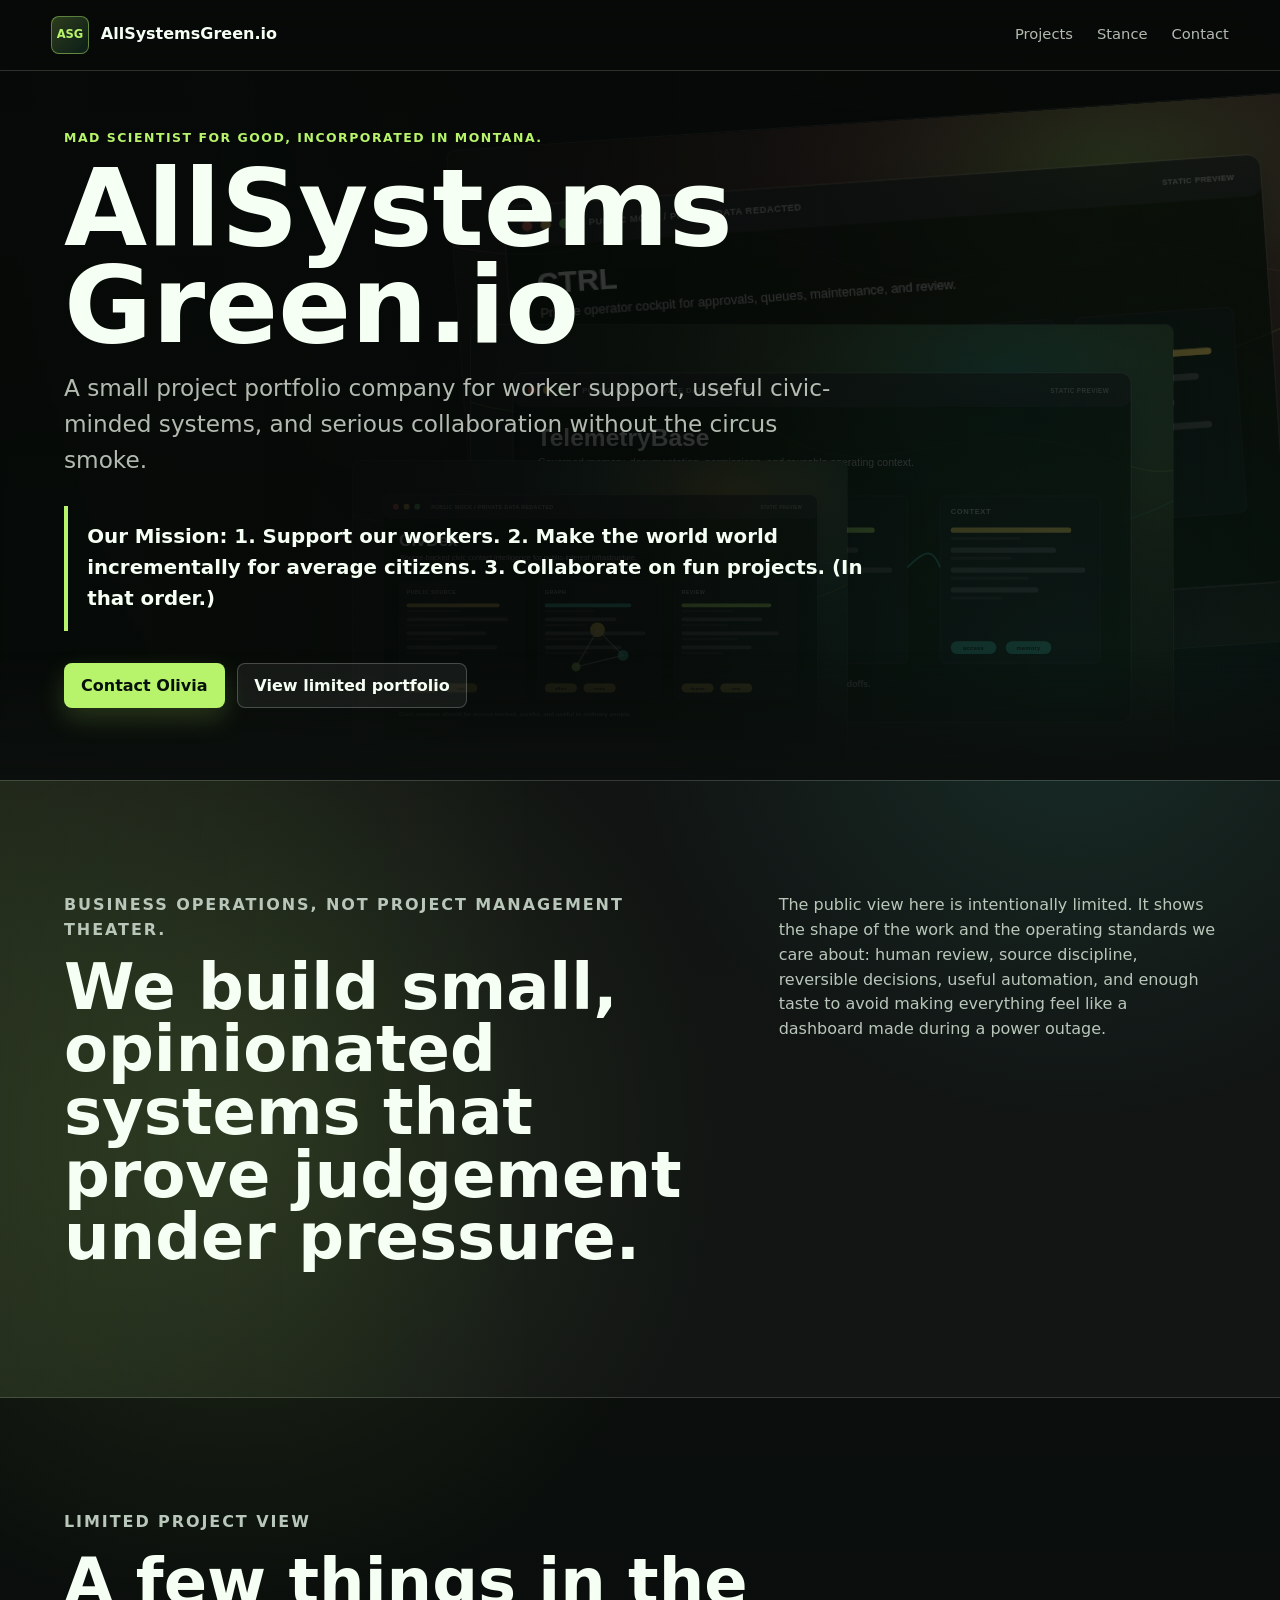
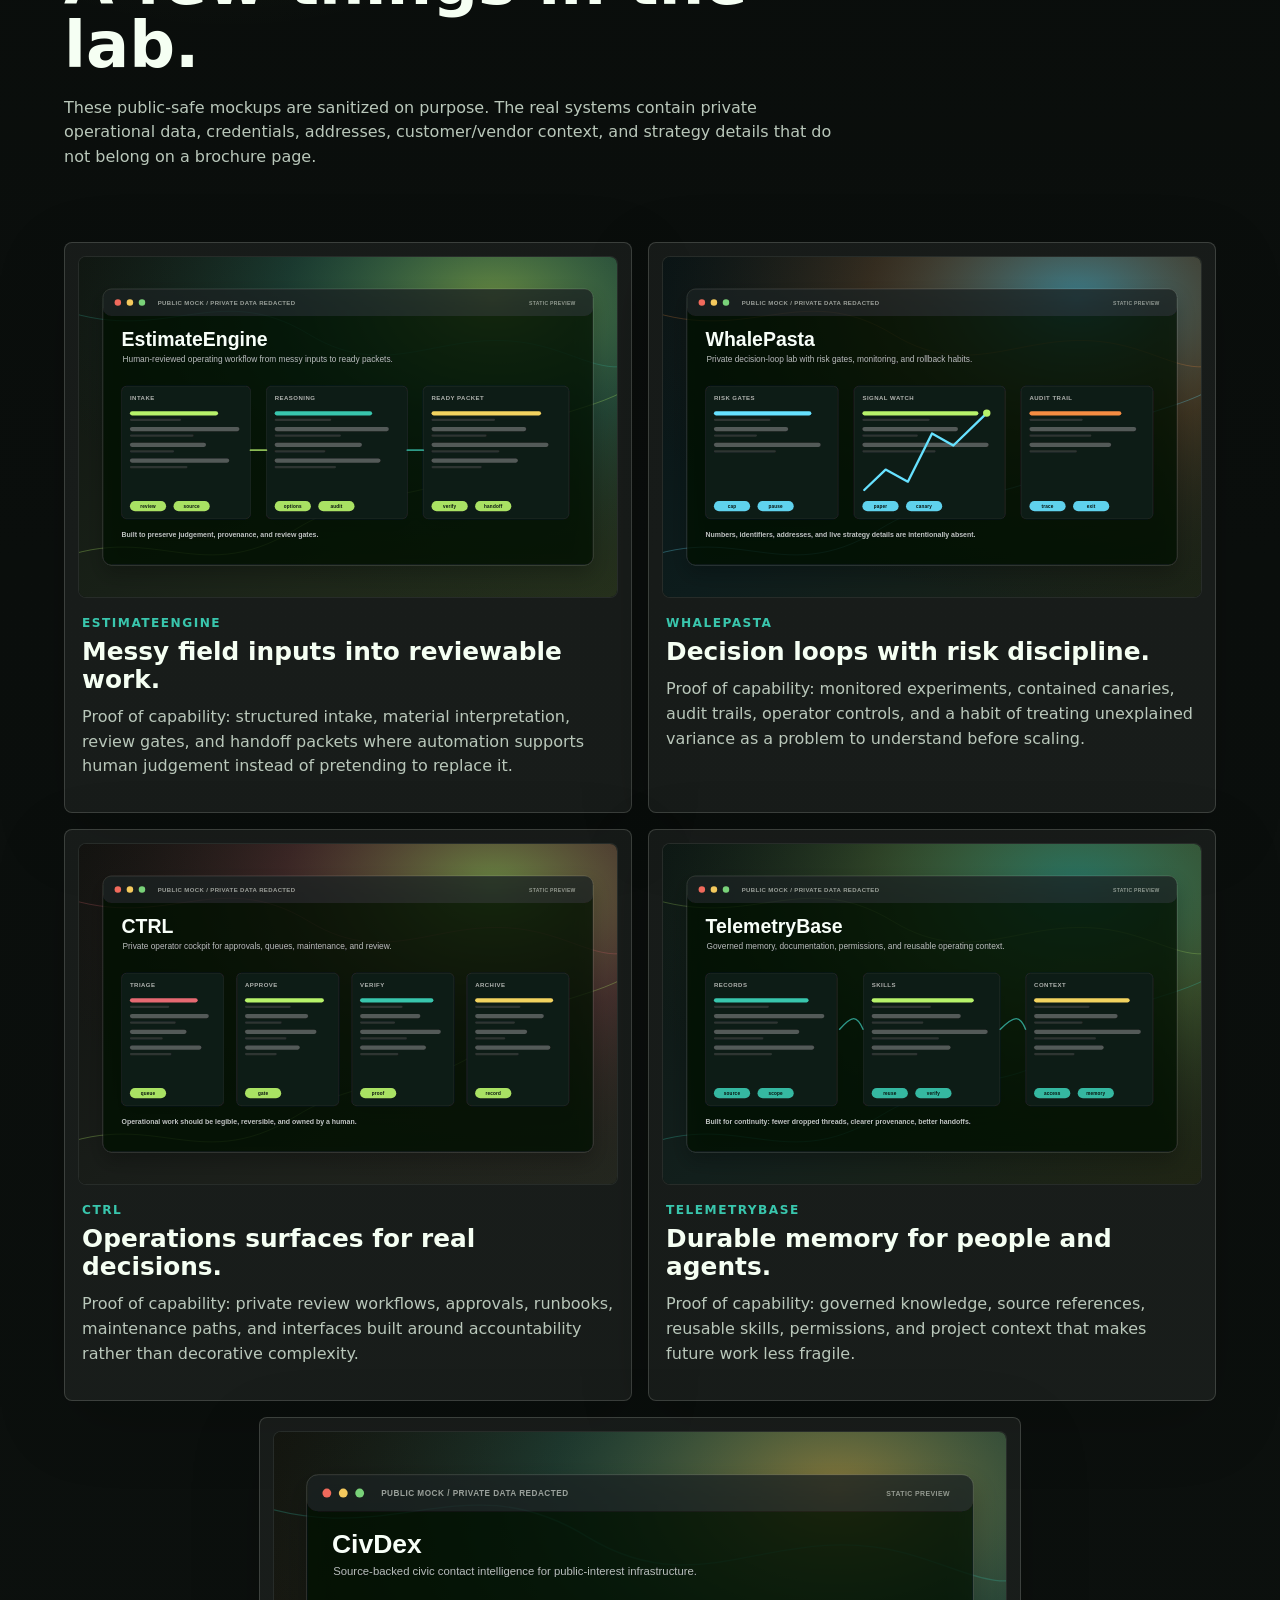
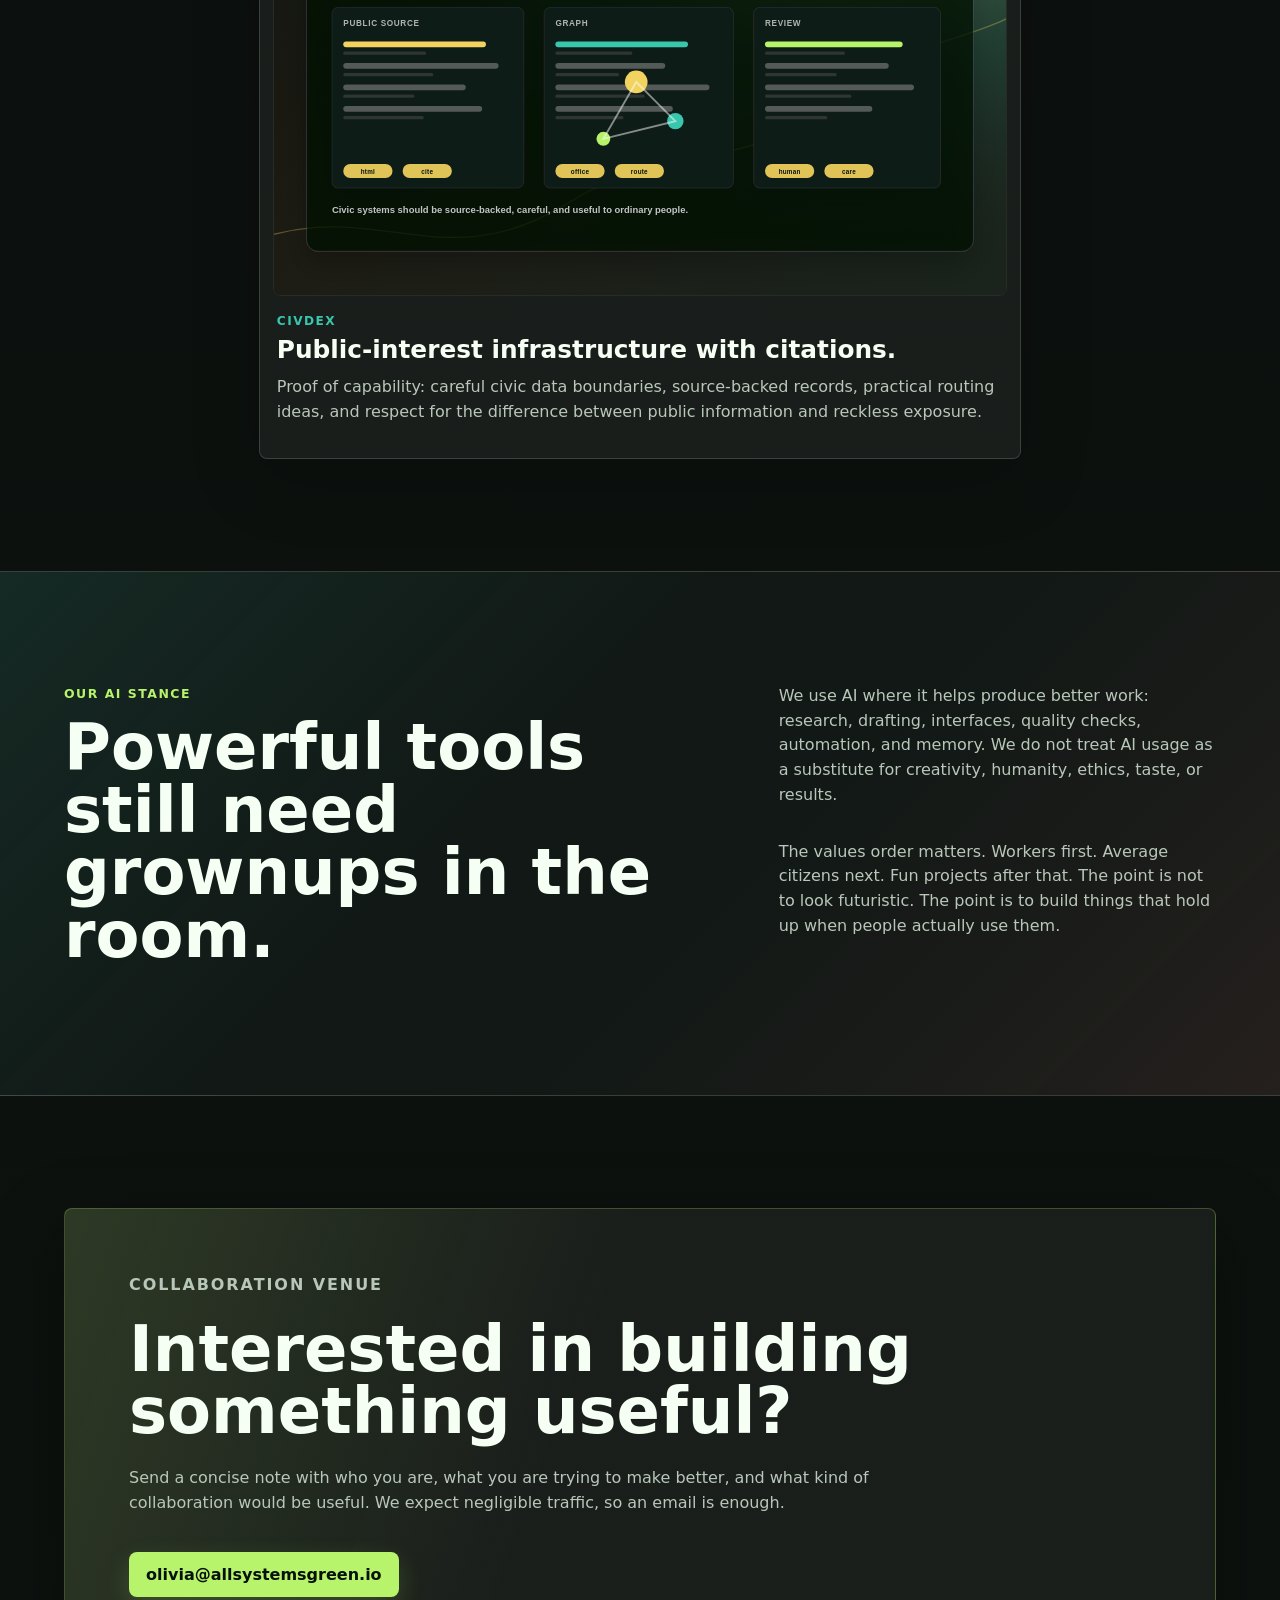
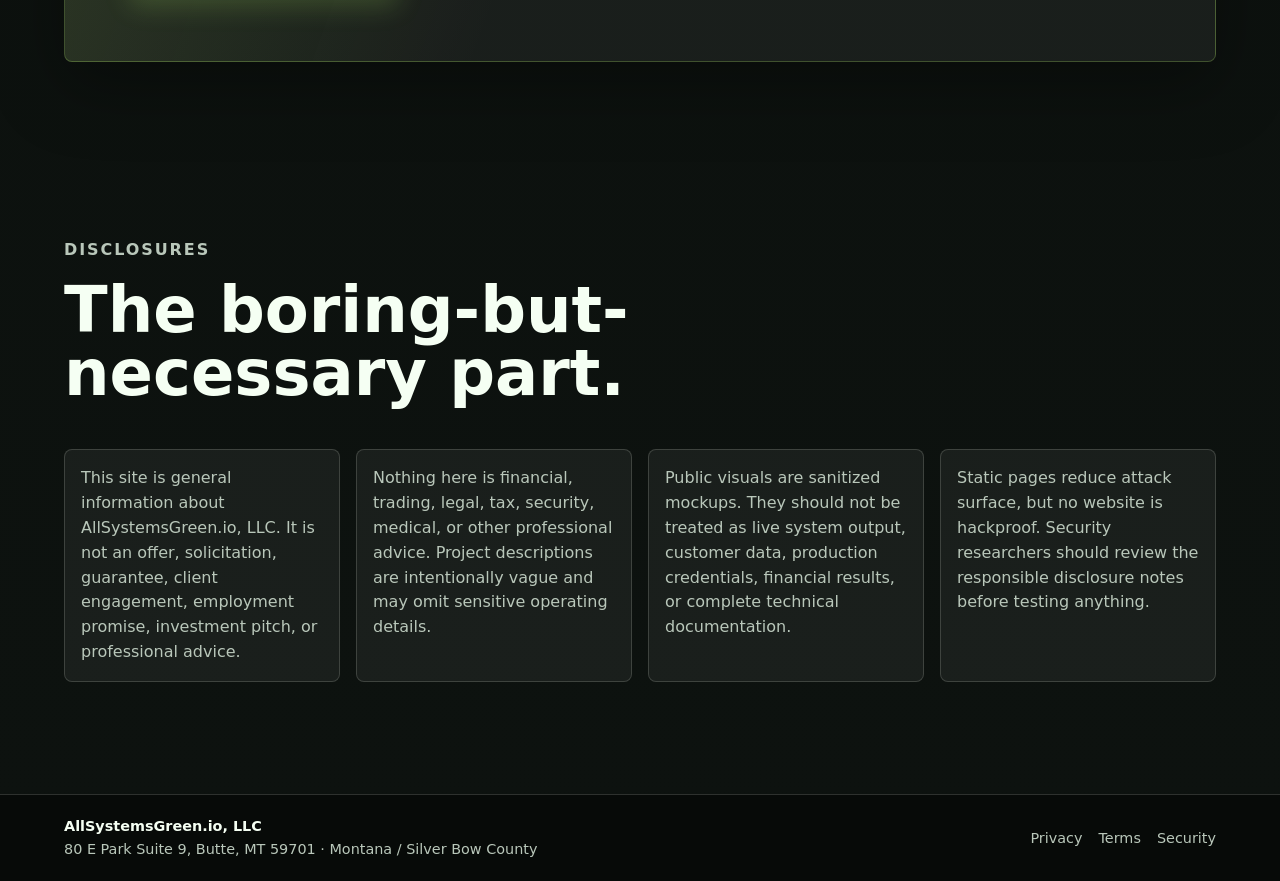
==== index.html @ b58846cf "Launch static AllSystemsGreen site" ====
<!doctype html>
<html lang="en">
  <head>
    <meta charset="utf-8">
    <meta name="viewport" content="width=device-width, initial-scale=1">
    <meta
      http-equiv="Content-Security-Policy"
      content="default-src 'self'; script-src 'none'; style-src 'self'; img-src 'self' data:; font-src 'self'; connect-src 'none'; object-src 'none'; base-uri 'self'; form-action 'none'; frame-ancestors 'none'; upgrade-insecure-requests"
    >
    <meta name="referrer" content="no-referrer">
    <meta
      name="description"
      content="AllSystemsGreen.io, LLC is a worker-first project portfolio company building practical tools, civic infrastructure, and careful operating systems."
    >
    <meta property="og:title" content="AllSystemsGreen.io">
    <meta
      property="og:description"
      content="Worker-first mad science for useful projects, careful systems, and collaboration partners."
    >
    <meta property="og:type" content="website">
    <meta property="og:url" content="https://www.allsystemsgreen.io/">
    <meta property="og:image" content="https://www.allsystemsgreen.io/assets/screens/ctrl.svg">
    <title>AllSystemsGreen.io</title>
    <link rel="canonical" href="https://www.allsystemsgreen.io/">
    <link rel="stylesheet" href="assets/css/styles.css">
  </head>
  <body>
    <a class="skip-link" href="#main">Skip to content</a>

    <header class="site-header" aria-label="Site header">
      <a class="brand" href="/" aria-label="AllSystemsGreen.io home">
        <span class="brand-mark" aria-hidden="true">ASG</span>
        <span class="brand-name">AllSystemsGreen.io</span>
      </a>
      <nav class="site-nav" aria-label="Main navigation">
        <a href="#portfolio">Projects</a>
        <a href="#stance">Stance</a>
        <a href="#contact">Contact</a>
      </nav>
    </header>

    <main id="main">
      <section class="hero" aria-labelledby="hero-title">
        <div class="hero-visual" aria-hidden="true">
          <img class="hero-shot hero-shot-a" src="assets/screens/ctrl.svg" alt="">
          <img class="hero-shot hero-shot-b" src="assets/screens/telemetrybase.svg" alt="">
          <img class="hero-shot hero-shot-c" src="assets/screens/civdex.svg" alt="">
        </div>
        <div class="hero-copy">
          <p class="eyebrow">Mad scientist for good, incorporated in Montana.</p>
          <h1 id="hero-title">AllSystems<wbr>Green.io</h1>
          <p class="hero-lede">
            A small project portfolio company for worker support, useful civic-minded systems,
            and serious collaboration without the circus smoke.
          </p>
          <blockquote class="mission">
            Our Mission: 1. Support our workers. 2. Make the world world incrementally for average citizens. 3. Collaborate on fun projects. (In that order.)
          </blockquote>
          <div class="hero-actions" aria-label="Primary actions">
            <a class="button button-primary" href="mailto:olivia@allsystemsgreen.io?subject=AllSystemsGreen.io%20collaboration">Contact Olivia</a>
            <a class="button button-secondary" href="#portfolio">View limited portfolio</a>
          </div>
        </div>
      </section>

      <section class="section intro-band" aria-labelledby="operating-title">
        <div class="section-inner split">
          <div>
            <p class="eyebrow">Business operations, not project management theater.</p>
            <h2 id="operating-title">We build small, opinionated systems that prove judgement under pressure.</h2>
          </div>
          <p>
            The public view here is intentionally limited. It shows the shape of the work and the
            operating standards we care about: human review, source discipline, reversible decisions,
            useful automation, and enough taste to avoid making everything feel like a dashboard made
            during a power outage.
          </p>
        </div>
      </section>

      <section id="portfolio" class="section portfolio" aria-labelledby="portfolio-title">
        <div class="section-inner">
          <div class="section-heading">
            <p class="eyebrow">Limited project view</p>
            <h2 id="portfolio-title">A few things in the lab.</h2>
            <p>
              These public-safe mockups are sanitized on purpose. The real systems contain private
              operational data, credentials, addresses, customer/vendor context, and strategy details
              that do not belong on a brochure page.
            </p>
          </div>

          <div class="project-grid">
            <article class="project-card">
              <div class="screen-frame">
                <img src="assets/screens/estimateengine.svg" alt="Sanitized EstimateEngine interface mockup">
              </div>
              <div class="project-copy">
                <p class="project-kicker">EstimateEngine</p>
                <h3>Messy field inputs into reviewable work.</h3>
                <p>
                  Proof of capability: structured intake, material interpretation, review gates,
                  and handoff packets where automation supports human judgement instead of pretending
                  to replace it.
                </p>
              </div>
            </article>

            <article class="project-card">
              <div class="screen-frame">
                <img src="assets/screens/whalepasta.svg" alt="Sanitized WhalePasta interface mockup">
              </div>
              <div class="project-copy">
                <p class="project-kicker">WhalePasta</p>
                <h3>Decision loops with risk discipline.</h3>
                <p>
                  Proof of capability: monitored experiments, contained canaries, audit trails,
                  operator controls, and a habit of treating unexplained variance as a problem to
                  understand before scaling.
                </p>
              </div>
            </article>

            <article class="project-card">
              <div class="screen-frame">
                <img src="assets/screens/ctrl.svg" alt="Sanitized CTRL interface mockup">
              </div>
              <div class="project-copy">
                <p class="project-kicker">CTRL</p>
                <h3>Operations surfaces for real decisions.</h3>
                <p>
                  Proof of capability: private review workflows, approvals, runbooks, maintenance
                  paths, and interfaces built around accountability rather than decorative complexity.
                </p>
              </div>
            </article>

            <article class="project-card">
              <div class="screen-frame">
                <img src="assets/screens/telemetrybase.svg" alt="Sanitized TelemetryBase interface mockup">
              </div>
              <div class="project-copy">
                <p class="project-kicker">TelemetryBase</p>
                <h3>Durable memory for people and agents.</h3>
                <p>
                  Proof of capability: governed knowledge, source references, reusable skills,
                  permissions, and project context that makes future work less fragile.
                </p>
              </div>
            </article>

            <article class="project-card">
              <div class="screen-frame">
                <img src="assets/screens/civdex.svg" alt="Sanitized CivDex interface mockup">
              </div>
              <div class="project-copy">
                <p class="project-kicker">CivDex</p>
                <h3>Public-interest infrastructure with citations.</h3>
                <p>
                  Proof of capability: careful civic data boundaries, source-backed records,
                  practical routing ideas, and respect for the difference between public information
                  and reckless exposure.
                </p>
              </div>
            </article>
          </div>
        </div>
      </section>

      <section id="stance" class="section stance" aria-labelledby="stance-title">
        <div class="section-inner stance-grid">
          <div>
            <p class="eyebrow">Our AI stance</p>
            <h2 id="stance-title">Powerful tools still need grownups in the room.</h2>
          </div>
          <div class="stance-list">
            <p>
              We use AI where it helps produce better work: research, drafting, interfaces, quality
              checks, automation, and memory. We do not treat AI usage as a substitute for creativity,
              humanity, ethics, taste, or results.
            </p>
            <p>
              The values order matters. Workers first. Average citizens next. Fun projects after that.
              The point is not to look futuristic. The point is to build things that hold up when
              people actually use them.
            </p>
          </div>
        </div>
      </section>

      <section id="contact" class="section contact" aria-labelledby="contact-title">
        <div class="section-inner contact-panel">
          <p class="eyebrow">Collaboration venue</p>
          <h2 id="contact-title">Interested in building something useful?</h2>
          <p>
            Send a concise note with who you are, what you are trying to make better, and what kind
            of collaboration would be useful. We expect negligible traffic, so an email is enough.
          </p>
          <a class="button button-primary" href="mailto:olivia@allsystemsgreen.io?subject=AllSystemsGreen.io%20collaboration">olivia@allsystemsgreen.io</a>
        </div>
      </section>

      <section class="section disclosures" aria-labelledby="disclosures-title">
        <div class="section-inner">
          <div class="section-heading compact">
            <p class="eyebrow">Disclosures</p>
            <h2 id="disclosures-title">The boring-but-necessary part.</h2>
          </div>
          <div class="disclosure-grid">
            <p>
              This site is general information about AllSystemsGreen.io, LLC. It is not an offer,
              solicitation, guarantee, client engagement, employment promise, investment pitch, or
              professional advice.
            </p>
            <p>
              Nothing here is financial, trading, legal, tax, security, medical, or other professional
              advice. Project descriptions are intentionally vague and may omit sensitive operating
              details.
            </p>
            <p>
              Public visuals are sanitized mockups. They should not be treated as live system output,
              customer data, production credentials, financial results, or complete technical
              documentation.
            </p>
            <p>
              Static pages reduce attack surface, but no website is hackproof. Security researchers
              should review the responsible disclosure notes before testing anything.
            </p>
          </div>
        </div>
      </section>
    </main>

    <footer class="site-footer">
      <div class="footer-inner">
        <div>
          <p class="footer-brand">AllSystemsGreen.io, LLC</p>
          <p>80 E Park Suite 9, Butte, MT 59701 · Montana / Silver Bow County</p>
        </div>
        <nav aria-label="Legal navigation">
          <a href="privacy.html">Privacy</a>
          <a href="terms.html">Terms</a>
          <a href="security.html">Security</a>
        </nav>
      </div>
    </footer>
  </body>
</html>
---- assets/css/styles.css ----
:root {
  color-scheme: dark;
  --bg: #0b0f0d;
  --bg-2: #111815;
  --ink: #f5fff3;
  --muted: #b9c7ba;
  --soft: rgba(245, 255, 243, 0.72);
  --line: rgba(245, 255, 243, 0.16);
  --card: rgba(245, 255, 243, 0.055);
  --card-strong: rgba(245, 255, 243, 0.09);
  --green: #b7f36b;
  --teal: #39c6ad;
  --amber: #f2d35f;
  --coral: #e66a72;
  --shadow: 0 22px 70px rgba(0, 0, 0, 0.34);
}

* {
  box-sizing: border-box;
}

html {
  scroll-behavior: smooth;
}

body {
  margin: 0;
  background:
    radial-gradient(circle at 18% 20%, rgba(183, 243, 107, 0.13), transparent 31rem),
    radial-gradient(circle at 84% 12%, rgba(57, 198, 173, 0.14), transparent 28rem),
    linear-gradient(180deg, #070a08 0%, var(--bg) 38%, #0d120f 100%);
  color: var(--ink);
  font-family:
    Inter, ui-sans-serif, system-ui, -apple-system, BlinkMacSystemFont, "Segoe UI",
    sans-serif;
  line-height: 1.55;
  letter-spacing: 0;
}

img {
  display: block;
  max-width: 100%;
}

a {
  color: inherit;
}

.skip-link {
  position: absolute;
  left: 1rem;
  top: -5rem;
  z-index: 20;
  padding: 0.65rem 0.85rem;
  background: var(--green);
  color: #07100b;
  font-weight: 800;
  text-decoration: none;
}

.skip-link:focus {
  top: 1rem;
}

.site-header {
  position: fixed;
  inset: 0 0 auto 0;
  z-index: 10;
  display: flex;
  align-items: center;
  justify-content: space-between;
  gap: 1rem;
  padding: 1rem clamp(1rem, 4vw, 3.4rem);
  background: rgba(7, 10, 8, 0.72);
  border-bottom: 1px solid var(--line);
  backdrop-filter: blur(18px);
}

.brand,
.site-nav,
.site-footer nav {
  display: flex;
  align-items: center;
}

.brand {
  gap: 0.75rem;
  text-decoration: none;
  min-width: 0;
}

.brand-mark {
  display: grid;
  place-items: center;
  width: 2.35rem;
  aspect-ratio: 1;
  border: 1px solid rgba(183, 243, 107, 0.44);
  border-radius: 8px;
  background: linear-gradient(135deg, rgba(183, 243, 107, 0.22), rgba(57, 198, 173, 0.11));
  color: var(--green);
  font-size: 0.72rem;
  font-weight: 900;
}

.brand-name,
.footer-brand {
  font-weight: 850;
  letter-spacing: 0;
}

.site-nav {
  gap: clamp(0.75rem, 3vw, 1.5rem);
  color: var(--soft);
  font-size: 0.92rem;
}

.site-nav a,
.site-footer a {
  text-decoration-color: transparent;
  text-underline-offset: 0.28em;
  transition: color 160ms ease, text-decoration-color 160ms ease;
}

.site-nav a:hover,
.site-footer a:hover {
  color: var(--green);
  text-decoration-color: currentColor;
}

.hero {
  position: relative;
  min-height: 82svh;
  overflow: hidden;
  padding: clamp(8rem, 13vh, 10rem) clamp(1rem, 5vw, 4rem) clamp(3.8rem, 8vh, 6.4rem);
  isolation: isolate;
}

.hero::after {
  content: "";
  position: absolute;
  inset: auto 0 0;
  height: 8rem;
  background: linear-gradient(180deg, transparent, var(--bg));
  z-index: -1;
}

.hero-visual {
  position: absolute;
  inset: 4.5rem 0 0;
  z-index: -2;
  opacity: 0.56;
  transform: translateZ(0);
}

.hero-visual::before {
  content: "";
  position: absolute;
  inset: 0;
  background:
    linear-gradient(90deg, rgba(7, 10, 8, 0.88) 0%, rgba(7, 10, 8, 0.55) 45%, rgba(7, 10, 8, 0.2) 100%),
    linear-gradient(180deg, rgba(7, 10, 8, 0.15), rgba(7, 10, 8, 0.62));
  z-index: 2;
}

.hero-shot {
  position: absolute;
  width: min(54rem, 72vw);
  border: 1px solid rgba(245, 255, 243, 0.14);
  border-radius: 8px;
  box-shadow: var(--shadow);
  transform-origin: center;
  animation: heroDrift 18s ease-in-out infinite alternate;
}

.hero-shot-a {
  right: -3rem;
  top: 3rem;
  transform: rotate(-4deg);
}

.hero-shot-b {
  right: 8vw;
  top: 16rem;
  width: min(44rem, 62vw);
  animation-delay: -6s;
}

.hero-shot-c {
  right: 33vw;
  top: 25rem;
  width: min(31rem, 48vw);
  animation-delay: -11s;
}

.hero-copy {
  width: min(54rem, 100%);
}

.eyebrow {
  margin: 0 0 0.8rem;
  color: var(--green);
  font-size: 0.78rem;
  font-weight: 850;
  letter-spacing: 0.12em;
  text-transform: uppercase;
}

h1,
h2,
h3,
p,
blockquote {
  margin-top: 0;
}

h1 {
  max-width: 100%;
  margin-bottom: 1rem;
  overflow-wrap: normal;
  font-size: clamp(3.7rem, 8.4vw, 7.6rem);
  line-height: 0.9;
  letter-spacing: 0;
}

h2 {
  margin-bottom: 1rem;
  font-size: clamp(2rem, 5vw, 4.2rem);
  line-height: 0.98;
  letter-spacing: 0;
}

h3 {
  margin-bottom: 0.7rem;
  font-size: clamp(1.2rem, 2vw, 1.55rem);
  line-height: 1.12;
  letter-spacing: 0;
}

.hero-lede {
  max-width: 48rem;
  color: var(--soft);
  font-size: clamp(1.18rem, 2vw, 1.45rem);
}

.mission {
  max-width: 51rem;
  margin: 1.8rem 0 0;
  padding: 1rem 0 1rem 1.2rem;
  border-left: 4px solid var(--green);
  color: var(--ink);
  font-size: clamp(1.03rem, 1.7vw, 1.24rem);
  font-weight: 760;
}

.hero-actions {
  display: flex;
  flex-wrap: wrap;
  gap: 0.8rem;
  margin-top: 2rem;
}

.button {
  display: inline-flex;
  align-items: center;
  justify-content: center;
  min-height: 2.85rem;
  padding: 0.75rem 1rem;
  border: 1px solid transparent;
  border-radius: 8px;
  font-weight: 850;
  line-height: 1.1;
  text-decoration: none;
  transition: transform 160ms ease, border-color 160ms ease, background 160ms ease;
}

.button:hover {
  transform: translateY(-1px);
}

.button-primary {
  background: var(--green);
  color: #07110b;
  box-shadow: 0 10px 26px rgba(183, 243, 107, 0.18);
}

.button-secondary {
  border-color: rgba(245, 255, 243, 0.22);
  background: rgba(245, 255, 243, 0.06);
  color: var(--ink);
}

.section {
  padding: clamp(4rem, 9vw, 7rem) clamp(1rem, 5vw, 4rem);
}

.section-inner {
  width: min(1160px, 100%);
  margin: 0 auto;
}

.split,
.stance-grid {
  display: grid;
  grid-template-columns: minmax(0, 1.05fr) minmax(18rem, 0.72fr);
  gap: clamp(2rem, 6vw, 5rem);
  align-items: start;
}

.split p,
.stance-list p,
.section-heading p,
.contact-panel p,
.disclosure-grid p,
.legal-content p,
.legal-content li {
  color: var(--muted);
  font-size: 1rem;
}

.intro-band {
  border-top: 1px solid var(--line);
  border-bottom: 1px solid var(--line);
  background:
    linear-gradient(90deg, rgba(183, 243, 107, 0.08), transparent 42%),
    rgba(245, 255, 243, 0.03);
}

.section-heading {
  display: grid;
  gap: 0.2rem;
  max-width: 48rem;
  margin-bottom: clamp(2rem, 5vw, 3.5rem);
}

.section-heading.compact {
  max-width: 42rem;
  margin-bottom: 1.8rem;
}

.project-grid {
  display: grid;
  grid-template-columns: repeat(6, 1fr);
  gap: 1rem;
}

.project-card {
  grid-column: span 3;
  display: grid;
  align-content: start;
  gap: 1rem;
  padding: 0.82rem;
  border: 1px solid var(--line);
  border-radius: 8px;
  background: var(--card);
  box-shadow: 0 20px 70px rgba(0, 0, 0, 0.18);
}

.project-card:nth-child(5) {
  grid-column: 2 / span 4;
}

.screen-frame {
  overflow: hidden;
  border: 1px solid rgba(245, 255, 243, 0.13);
  border-radius: 8px;
  background: #080d0a;
  perspective: 1100px;
  aspect-ratio: 1.58;
}

.screen-frame img {
  width: 100%;
  height: 100%;
  object-fit: cover;
  transform: scale(1.035);
  animation: screenPan 14s ease-in-out infinite alternate;
  transition: transform 260ms ease, filter 260ms ease;
}

.project-card:hover .screen-frame img {
  filter: saturate(1.08) contrast(1.04);
  transform: scale(1.075) rotateX(1.4deg) rotateY(-1.8deg);
}

.project-copy {
  padding: 0 0.25rem 0.25rem;
}

.project-kicker {
  margin-bottom: 0.35rem;
  color: var(--teal);
  font-size: 0.76rem;
  font-weight: 900;
  letter-spacing: 0.12em;
  text-transform: uppercase;
}

.project-copy p:not(.project-kicker) {
  color: var(--muted);
}

.stance {
  background:
    linear-gradient(135deg, rgba(57, 198, 173, 0.1), transparent 40%),
    linear-gradient(315deg, rgba(230, 106, 114, 0.09), transparent 42%),
    var(--bg-2);
  border-block: 1px solid var(--line);
}

.stance-list {
  display: grid;
  gap: 1rem;
}

.contact-panel {
  display: grid;
  justify-items: start;
  gap: 0.45rem;
  padding: clamp(2rem, 5vw, 4rem);
  border: 1px solid rgba(183, 243, 107, 0.24);
  border-radius: 8px;
  background:
    linear-gradient(110deg, rgba(183, 243, 107, 0.13), transparent 44%),
    rgba(245, 255, 243, 0.055);
  box-shadow: var(--shadow);
}

.contact-panel h2,
.contact-panel p {
  max-width: 52rem;
}

.contact-panel .button {
  margin-top: 0.8rem;
}

.disclosures {
  padding-top: clamp(2rem, 5vw, 4rem);
}

.disclosure-grid {
  display: grid;
  grid-template-columns: repeat(4, 1fr);
  gap: 1rem;
}

.disclosure-grid p {
  min-height: 100%;
  margin: 0;
  padding: 1rem;
  border: 1px solid var(--line);
  border-radius: 8px;
  background: var(--card);
}

.site-footer {
  border-top: 1px solid var(--line);
  background: #070a08;
  color: var(--muted);
  padding: 1.3rem clamp(1rem, 5vw, 4rem);
}

.footer-inner {
  display: flex;
  align-items: center;
  justify-content: space-between;
  gap: 1.5rem;
  width: min(1160px, 100%);
  margin: 0 auto;
}

.site-footer p {
  margin: 0;
  font-size: 0.9rem;
}

.footer-brand {
  color: var(--ink);
}

.site-footer nav {
  gap: 1rem;
  font-size: 0.9rem;
}

.legal-hero {
  padding: 8.5rem clamp(1rem, 5vw, 4rem) 3rem;
  border-bottom: 1px solid var(--line);
  background:
    linear-gradient(120deg, rgba(183, 243, 107, 0.14), transparent 36%),
    var(--bg);
}

.legal-hero .section-inner,
.legal-content {
  max-width: 840px;
}

.legal-hero h1 {
  max-width: none;
  font-size: clamp(3rem, 8vw, 5.4rem);
}

.legal-content {
  padding: clamp(2.5rem, 6vw, 4.5rem) clamp(1rem, 5vw, 4rem);
}

.legal-content h2 {
  margin-top: 2.2rem;
  font-size: clamp(1.45rem, 3vw, 2.1rem);
  line-height: 1.06;
}

.legal-content ul {
  padding-left: 1.2rem;
}

.legal-content a {
  color: var(--green);
  text-underline-offset: 0.2em;
}

@keyframes screenPan {
  from {
    object-position: 48% 48%;
  }
  to {
    object-position: 54% 52%;
  }
}

@keyframes heroDrift {
  from {
    margin-top: 0;
    margin-right: 0;
  }
  to {
    margin-top: -1.1rem;
    margin-right: 0.85rem;
  }
}

@media (max-width: 900px) {
  .site-header {
    align-items: flex-start;
    flex-direction: column;
  }

  .site-nav {
    width: 100%;
    justify-content: space-between;
  }

  .hero {
    min-height: auto;
    padding-top: 9rem;
  }

  .hero-visual {
    opacity: 0.36;
  }

  .hero-shot {
    width: 42rem;
  }

  .hero-shot-a {
    right: -14rem;
    top: 5rem;
  }

  .hero-shot-b,
  .hero-shot-c {
    display: none;
  }

  .split,
  .stance-grid {
    grid-template-columns: 1fr;
  }

  .project-grid,
  .disclosure-grid {
    grid-template-columns: 1fr;
  }

  .project-card,
  .project-card:nth-child(5) {
    grid-column: auto;
  }

  .footer-inner {
    align-items: flex-start;
    flex-direction: column;
  }
}

@media (max-width: 540px) {
  .brand-name {
    font-size: 0.95rem;
  }

  .site-nav {
    gap: 0.6rem;
    font-size: 0.86rem;
  }

  h1 {
    font-size: clamp(2.55rem, 11.8vw, 3.45rem);
  }

  .hero-actions,
  .button {
    width: 100%;
  }

  .mission {
    padding-left: 0.9rem;
  }

  .site-footer nav {
    flex-wrap: wrap;
  }
}

@media (prefers-reduced-motion: reduce) {
  *,
  *::before,
  *::after {
    scroll-behavior: auto !important;
    animation-duration: 0.01ms !important;
    animation-iteration-count: 1 !important;
    transition-duration: 0.01ms !important;
  }
}
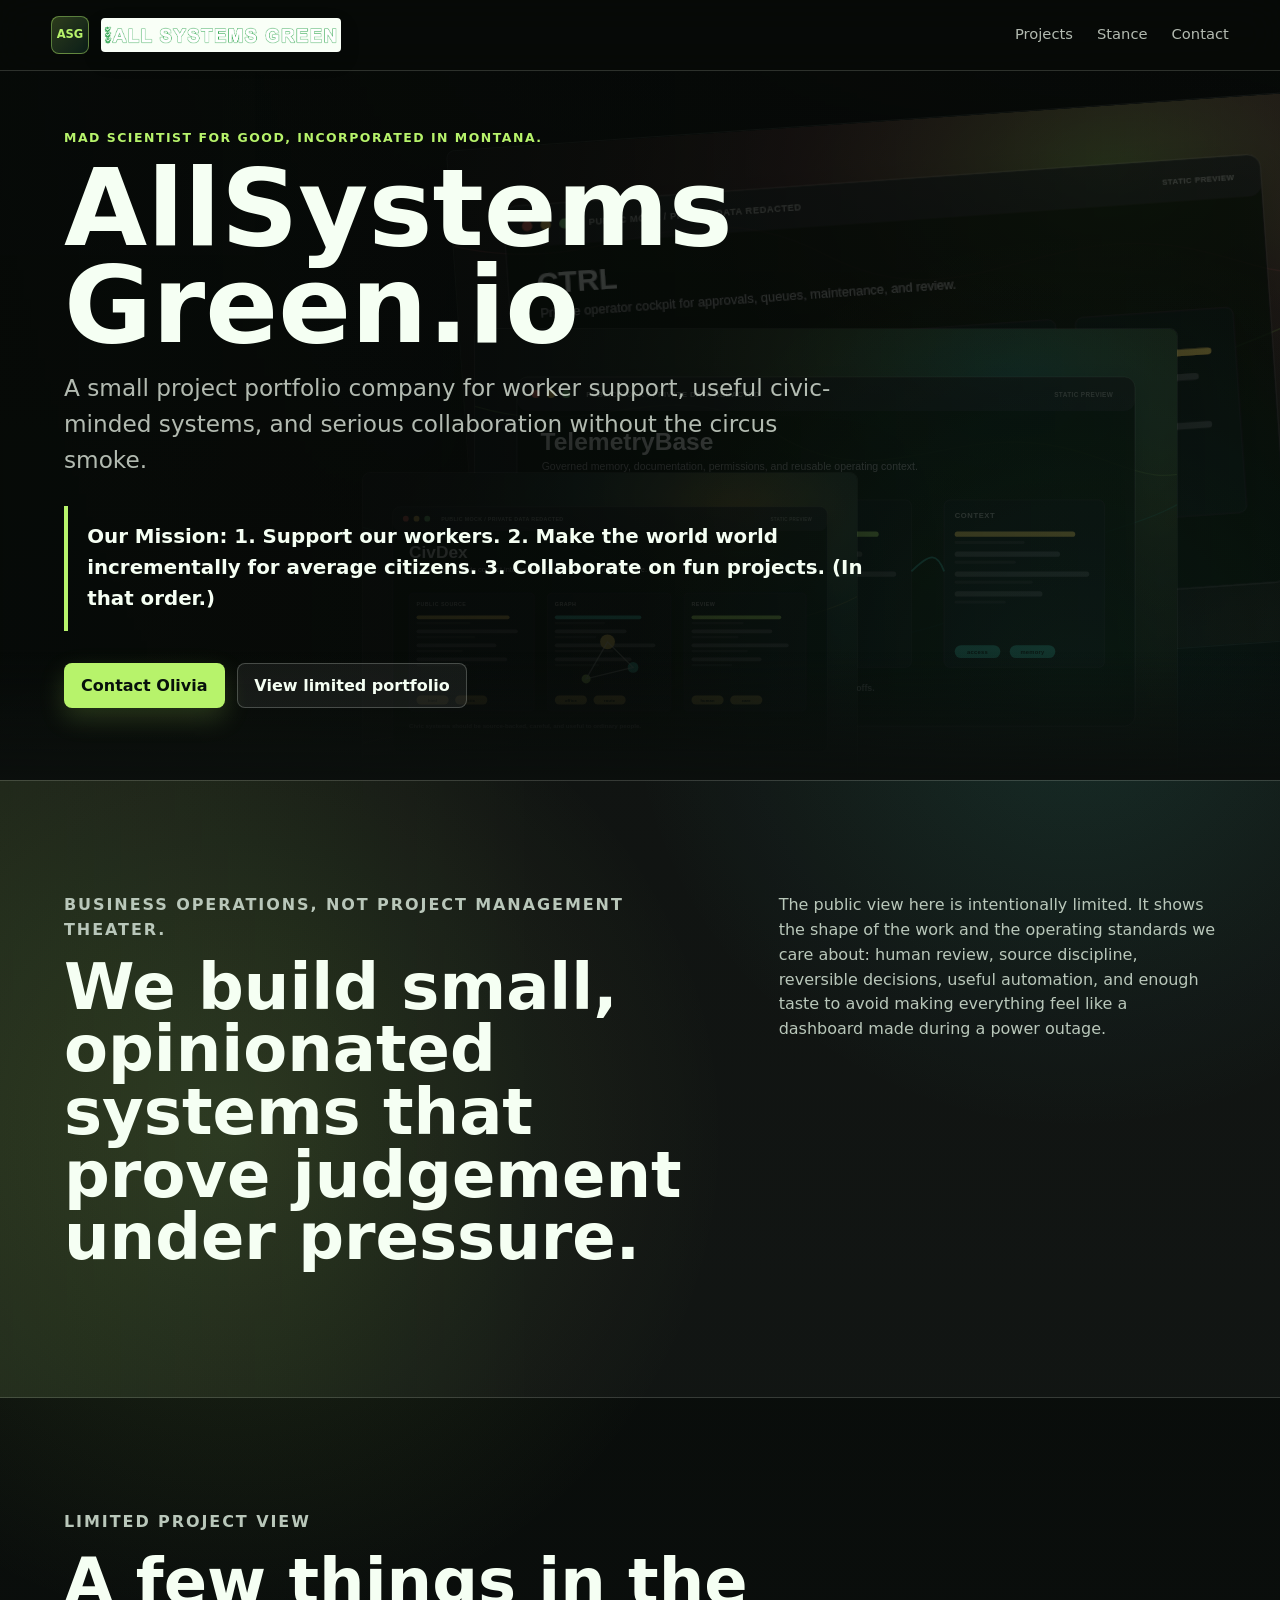
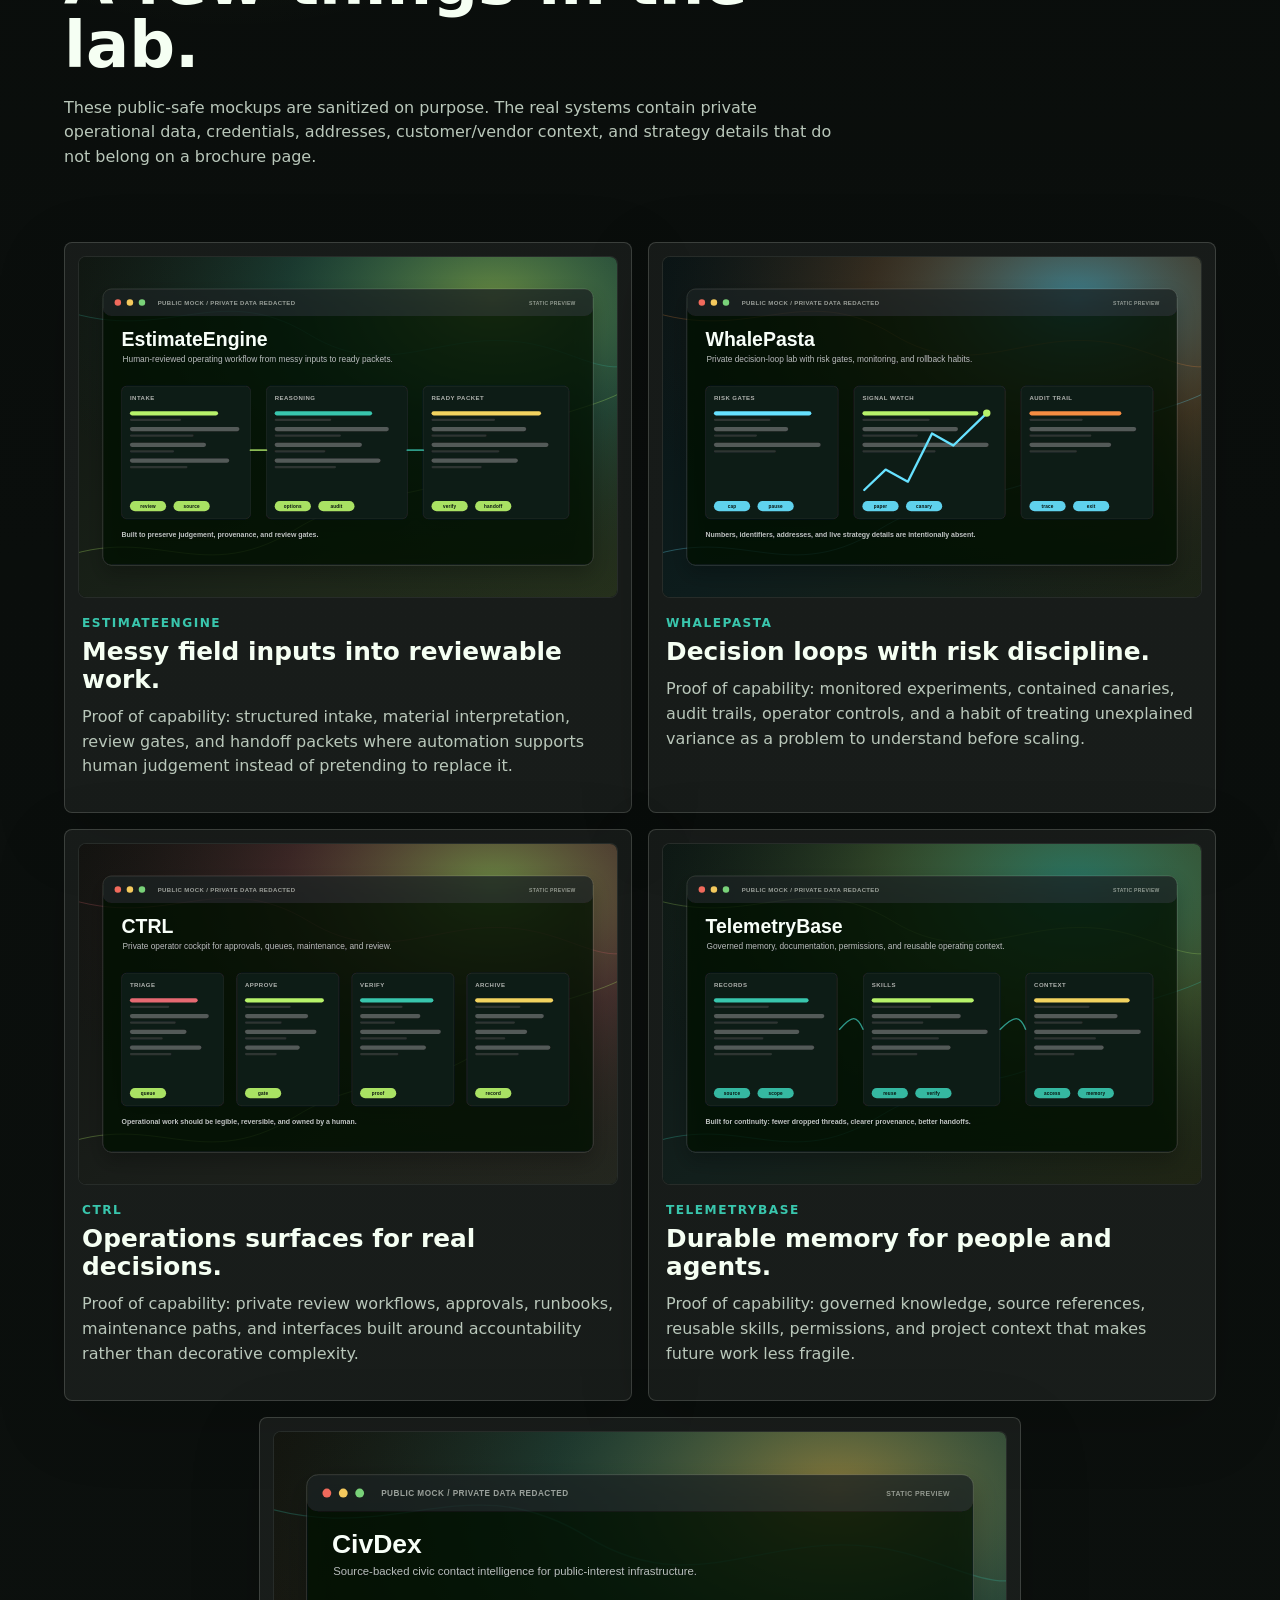
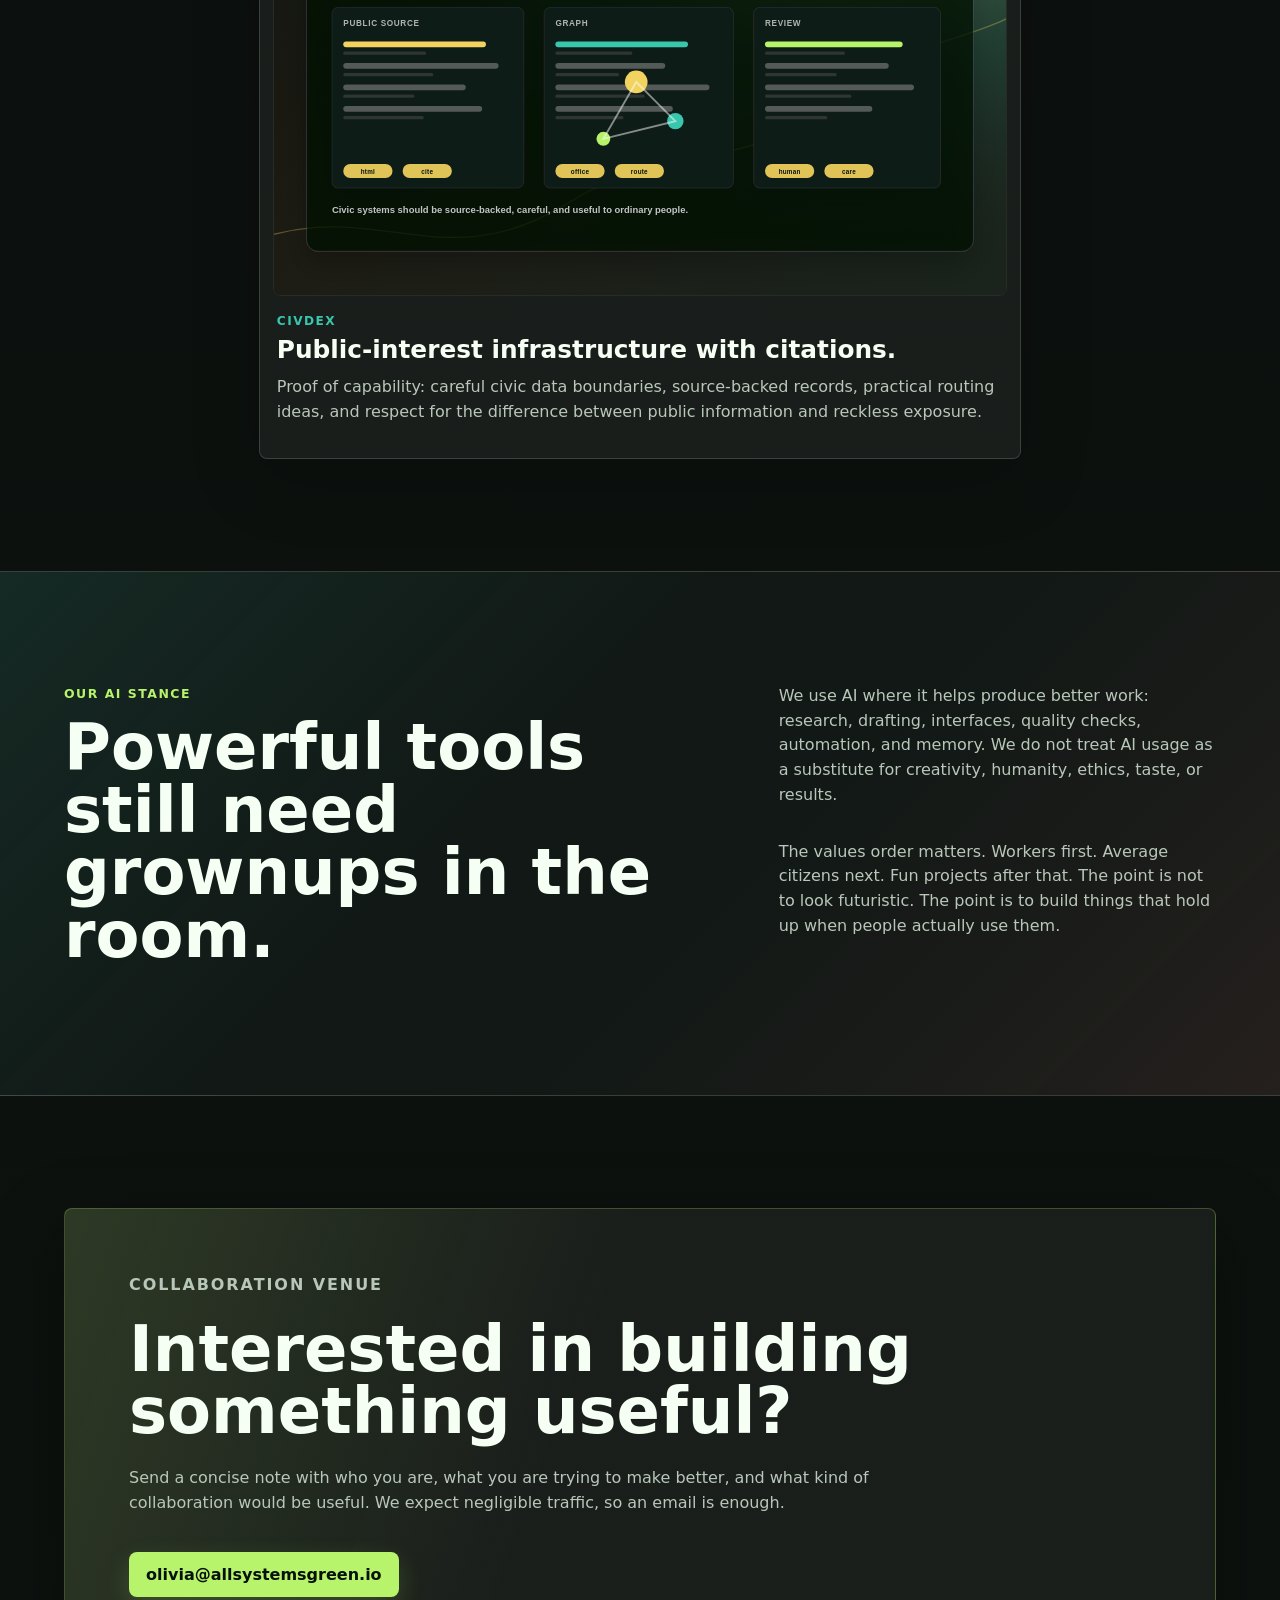
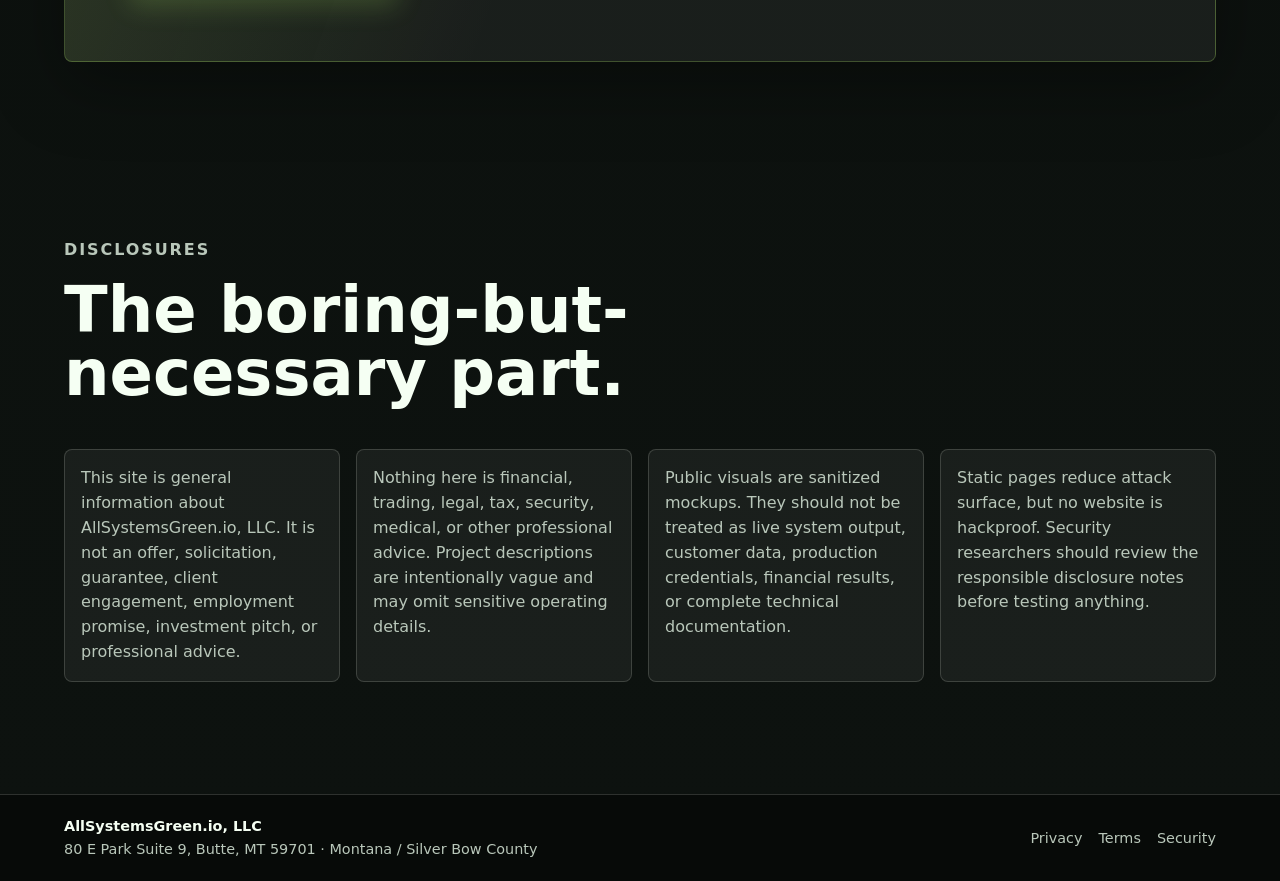
==== commit 74b78d64: "Add All Systems Green logo assets" ====
--- a/index.html
+++ b/index.html
@@ -22,6 +22,7 @@
     <meta property="og:image" content="https://www.allsystemsgreen.io/assets/screens/ctrl.svg">
     <title>AllSystemsGreen.io</title>
     <link rel="canonical" href="https://www.allsystemsgreen.io/">
+    <link rel="icon" href="assets/brand/asg-simple-gears.png" type="image/png">
     <link rel="stylesheet" href="assets/css/styles.css">
   </head>
   <body>
@@ -30,6 +31,7 @@
     <header class="site-header" aria-label="Site header">
       <a class="brand" href="/" aria-label="AllSystemsGreen.io home">
         <span class="brand-mark" aria-hidden="true">ASG</span>
+        <img class="brand-logo" src="assets/brand/asg-wordmark-gears.png" alt="All Systems Green">
         <span class="brand-name">AllSystemsGreen.io</span>
       </a>
       <nav class="site-nav" aria-label="Main navigation">
--- a/assets/css/styles.css
+++ b/assets/css/styles.css
@@ -89,6 +89,16 @@
   min-width: 0;
 }
 
+.brand-logo {
+  width: clamp(10rem, 19vw, 15rem);
+  height: 2.15rem;
+  padding: 0.16rem 0.22rem;
+  border-radius: 4px;
+  background: #f9fff7;
+  object-fit: contain;
+  box-shadow: 0 8px 20px rgba(0, 0, 0, 0.16);
+}
+
 .brand-mark {
   display: grid;
   place-items: center;
@@ -106,6 +116,15 @@
 .footer-brand {
   font-weight: 850;
   letter-spacing: 0;
+}
+
+.brand-name {
+  position: absolute;
+  width: 1px;
+  height: 1px;
+  overflow: hidden;
+  clip: rect(0 0 0 0);
+  white-space: nowrap;
 }
 
 .site-nav {
@@ -600,6 +619,10 @@
     font-size: 0.95rem;
   }
 
+  .brand-logo {
+    width: min(13.6rem, calc(100vw - 6.2rem));
+  }
+
   .site-nav {
     gap: 0.6rem;
     font-size: 0.86rem;
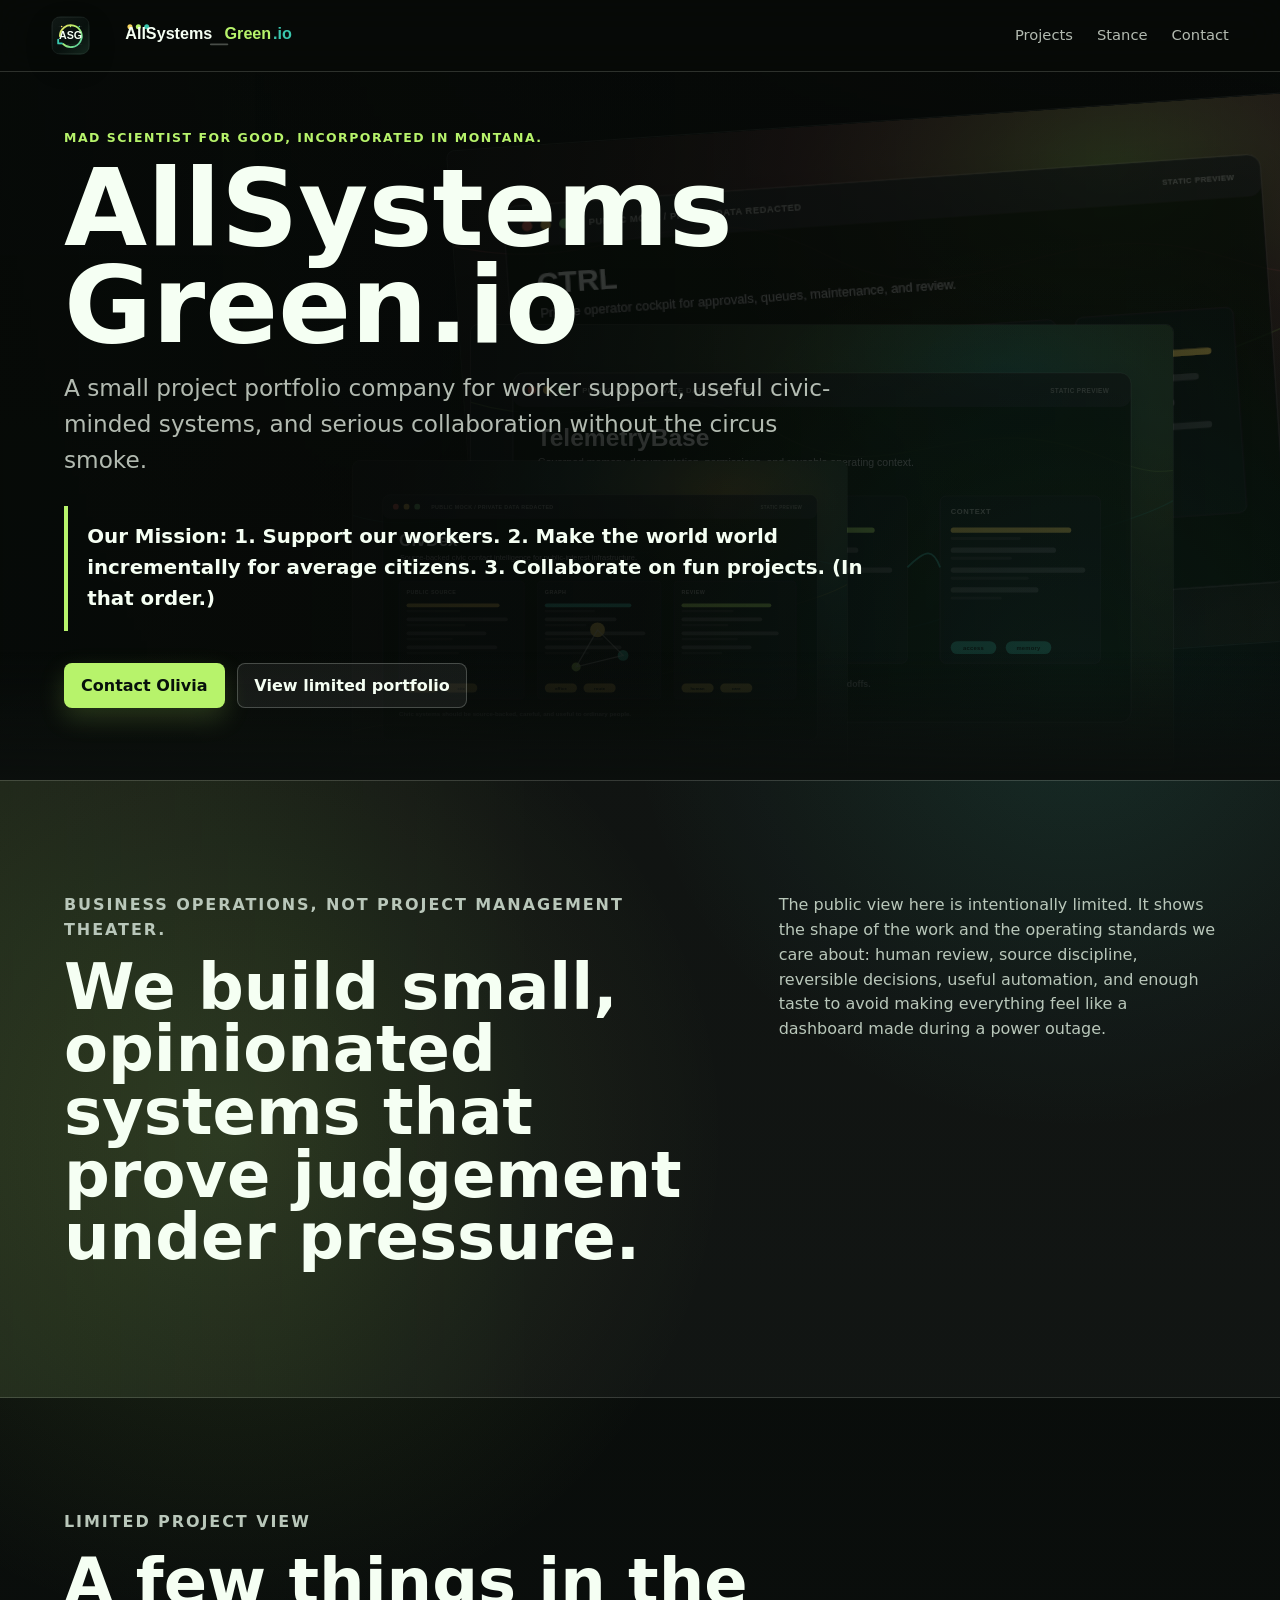
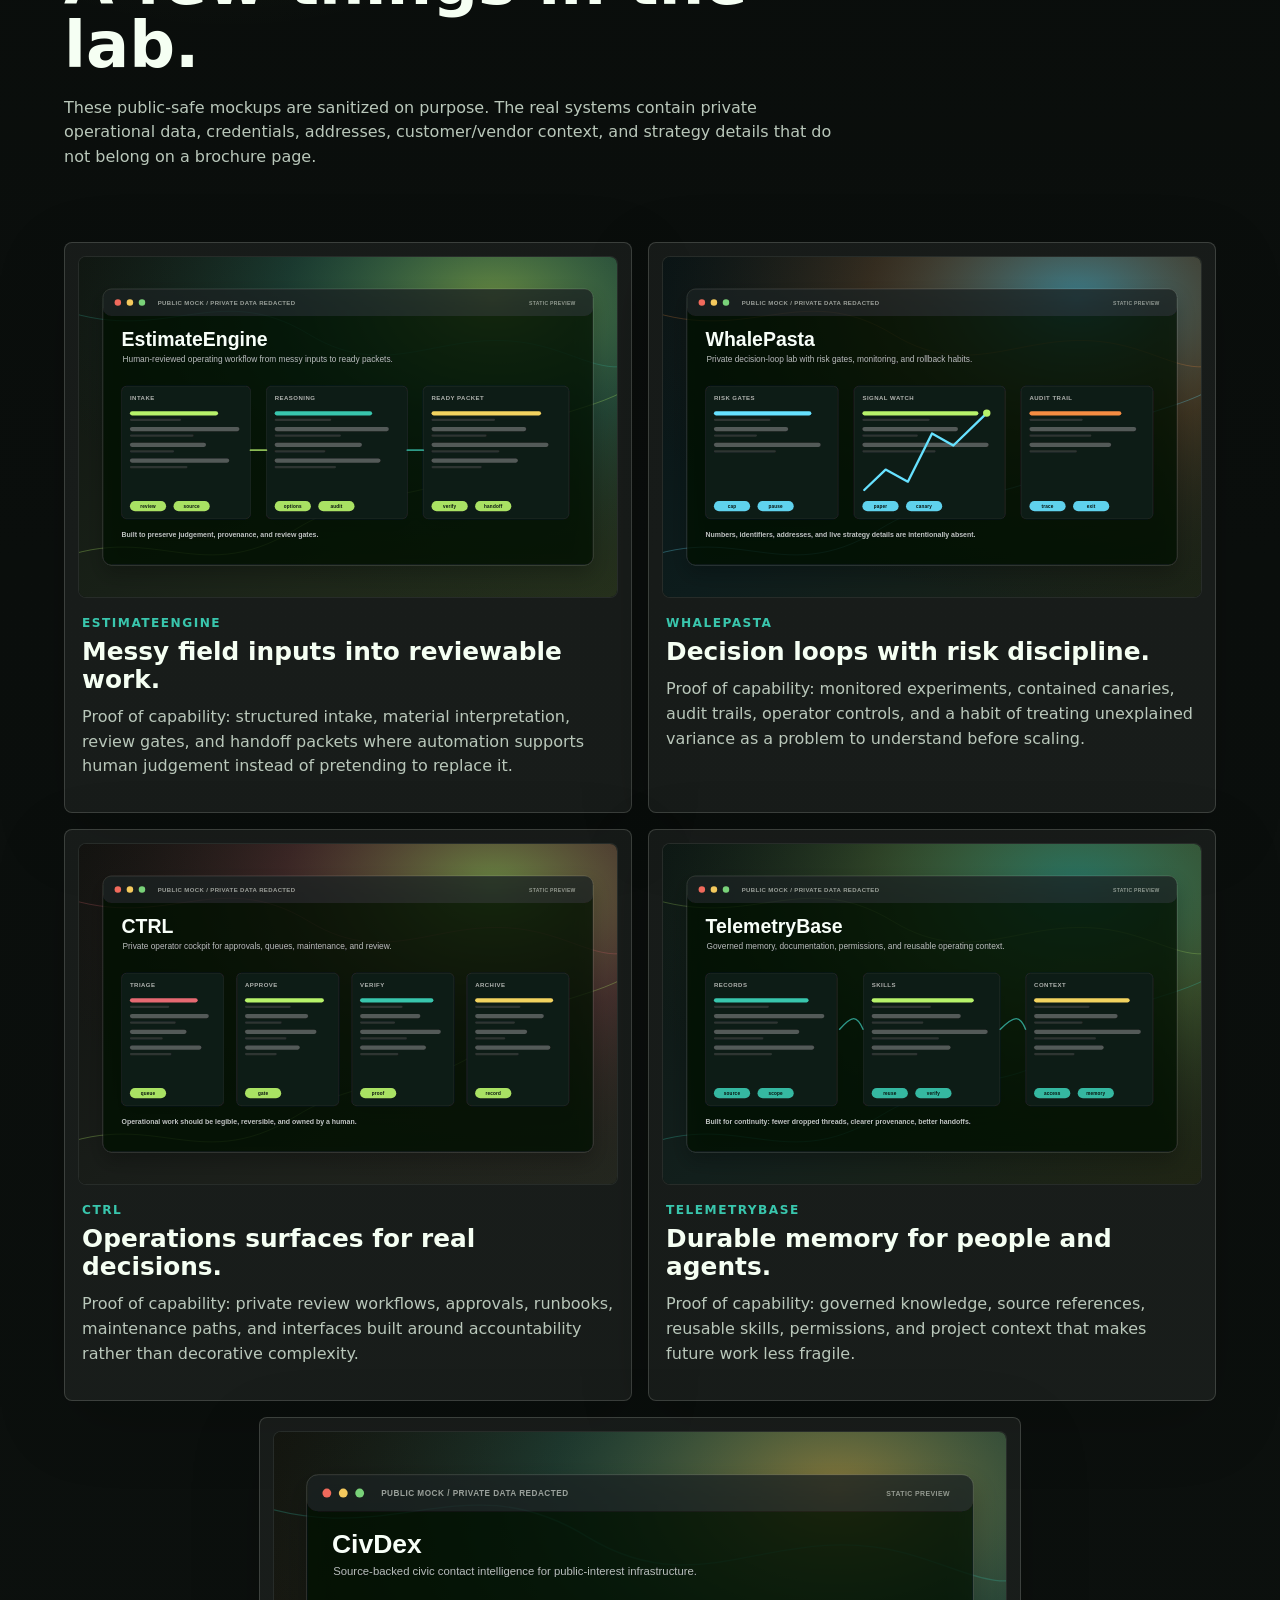
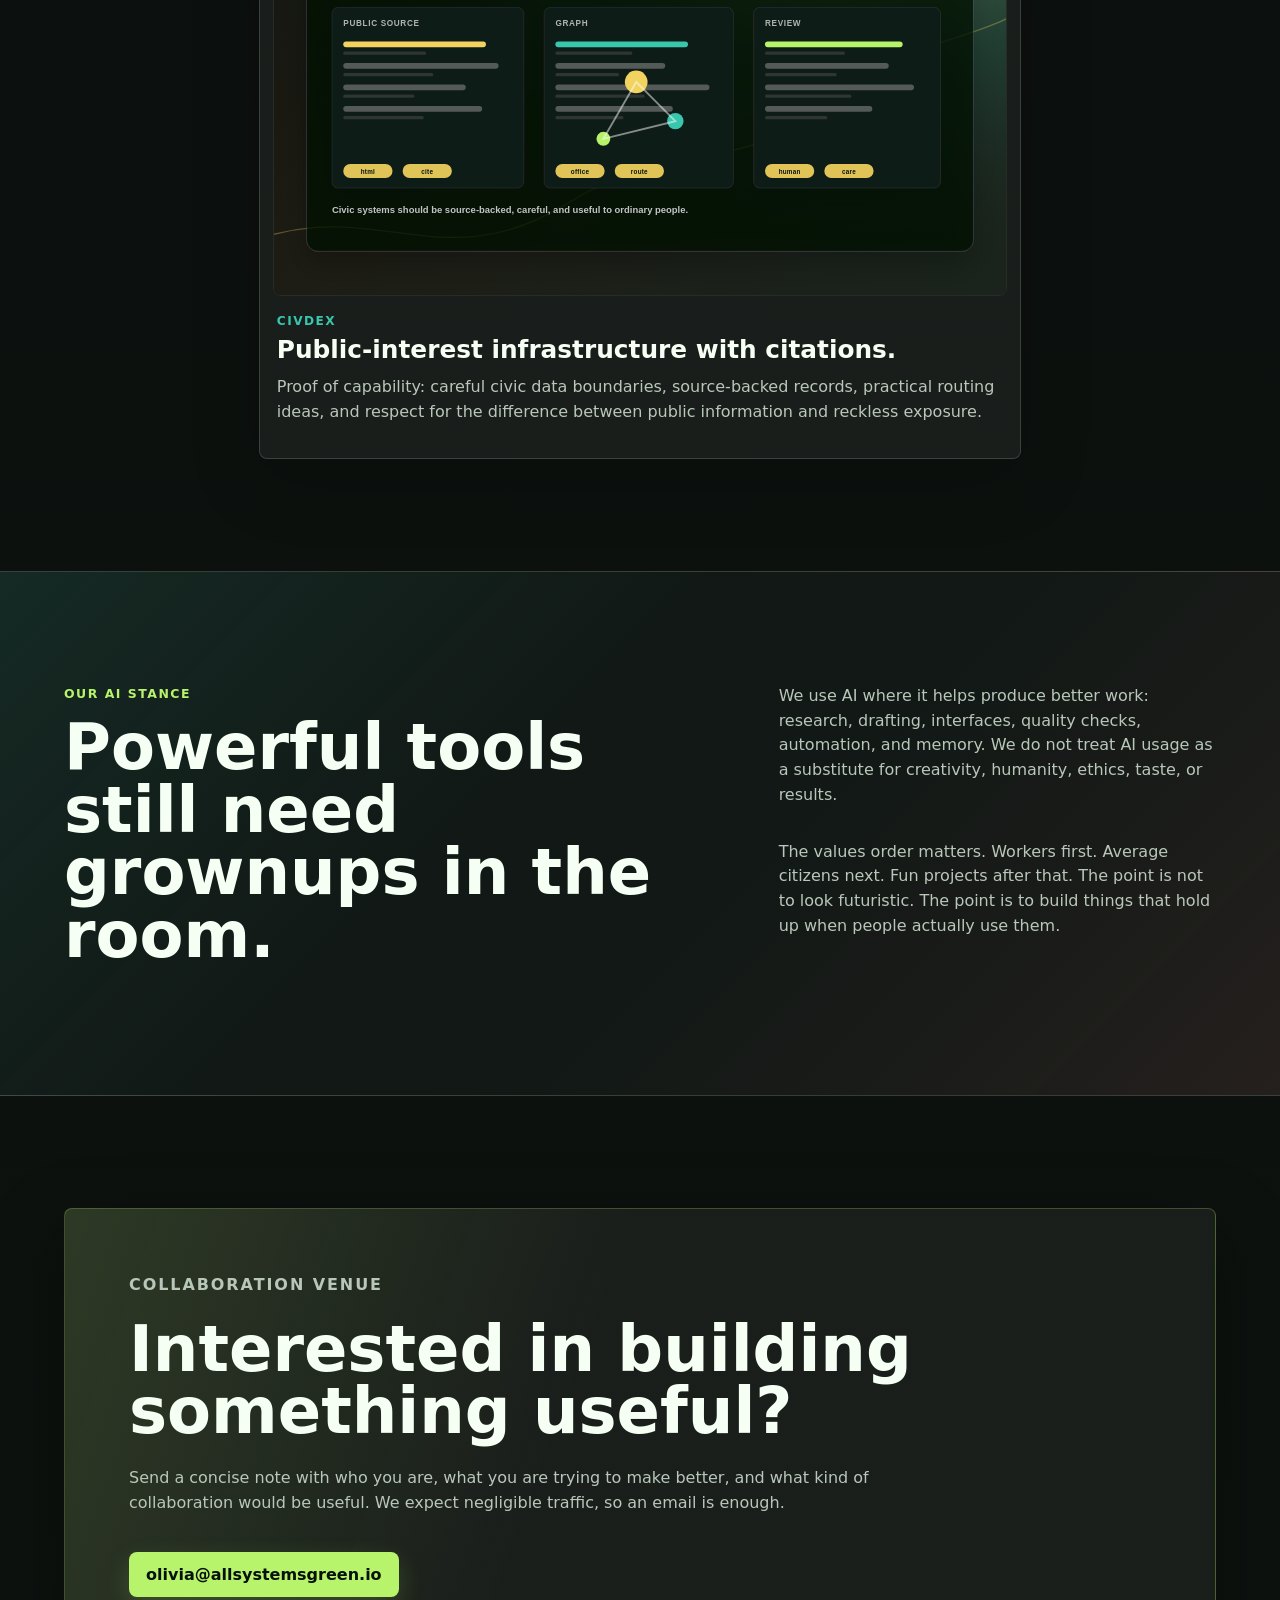
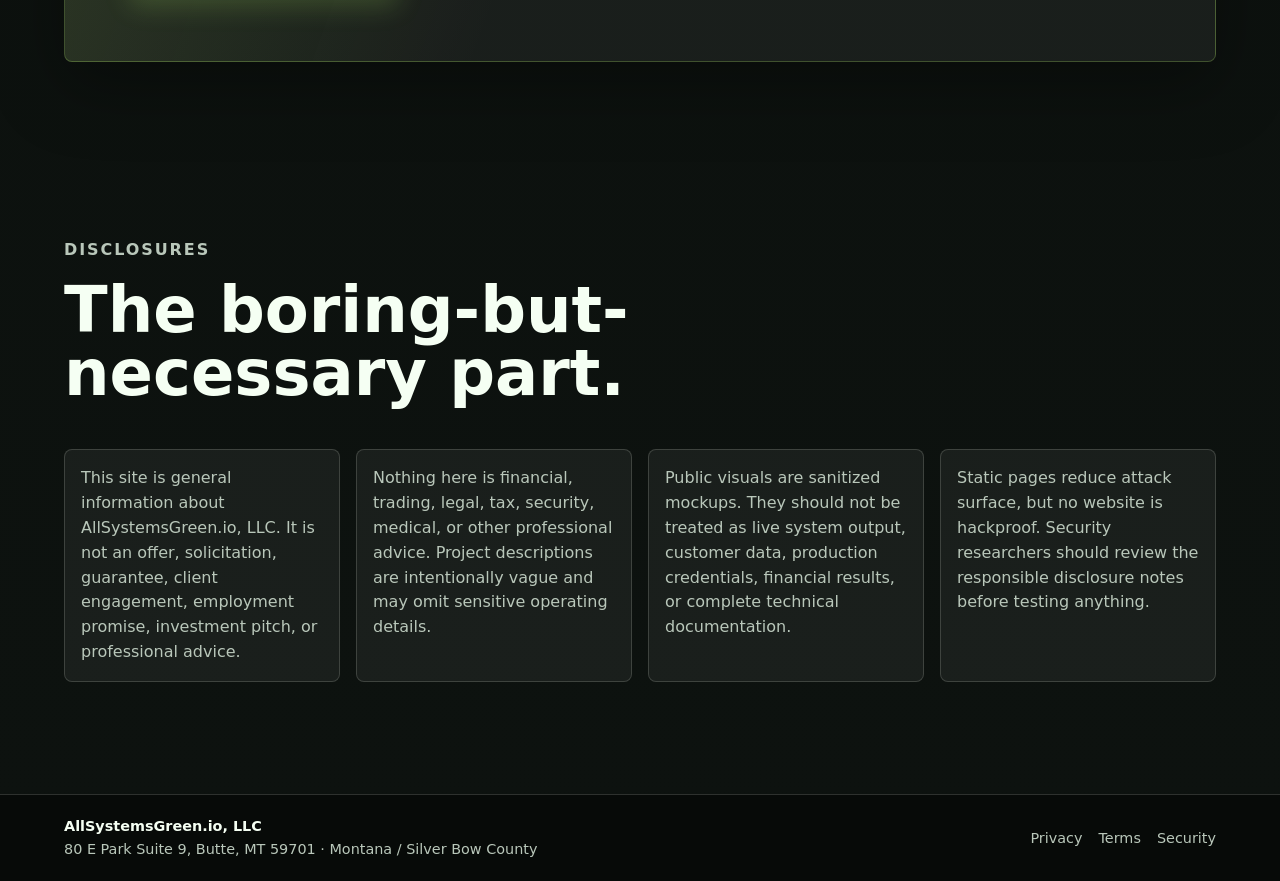
==== commit dcb39a1c: "Add new ASG logo system" ====
--- a/index.html
+++ b/index.html
@@ -22,7 +22,7 @@
     <meta property="og:image" content="https://www.allsystemsgreen.io/assets/screens/ctrl.svg">
     <title>AllSystemsGreen.io</title>
     <link rel="canonical" href="https://www.allsystemsgreen.io/">
-    <link rel="icon" href="assets/brand/asg-simple-gears.png" type="image/png">
+    <link rel="icon" href="assets/brand/asg-mark.svg" type="image/svg+xml">
     <link rel="stylesheet" href="assets/css/styles.css">
   </head>
   <body>
@@ -30,8 +30,8 @@
 
     <header class="site-header" aria-label="Site header">
       <a class="brand" href="/" aria-label="AllSystemsGreen.io home">
-        <span class="brand-mark" aria-hidden="true">ASG</span>
-        <img class="brand-logo" src="assets/brand/asg-wordmark-gears.png" alt="All Systems Green">
+        <img class="brand-mark" src="assets/brand/asg-mark.svg" alt="" aria-hidden="true">
+        <img class="brand-logo" src="assets/brand/asg-wordmark.svg" alt="All Systems Green">
         <span class="brand-name">AllSystemsGreen.io</span>
       </a>
       <nav class="site-nav" aria-label="Main navigation">
--- a/assets/css/styles.css
+++ b/assets/css/styles.css
@@ -84,32 +84,27 @@
 }
 
 .brand {
-  gap: 0.75rem;
+  gap: 0.65rem;
   text-decoration: none;
   min-width: 0;
 }
 
 .brand-logo {
-  width: clamp(10rem, 19vw, 15rem);
-  height: 2.15rem;
-  padding: 0.16rem 0.22rem;
-  border-radius: 4px;
-  background: #f9fff7;
+  width: clamp(11rem, 21vw, 16rem);
+  height: 2.25rem;
+  padding: 0;
+  border-radius: 0;
+  background: transparent;
   object-fit: contain;
-  box-shadow: 0 8px 20px rgba(0, 0, 0, 0.16);
+  box-shadow: none;
 }
 
 .brand-mark {
-  display: grid;
-  place-items: center;
-  width: 2.35rem;
+  display: block;
+  width: 2.45rem;
   aspect-ratio: 1;
-  border: 1px solid rgba(183, 243, 107, 0.44);
-  border-radius: 8px;
-  background: linear-gradient(135deg, rgba(183, 243, 107, 0.22), rgba(57, 198, 173, 0.11));
-  color: var(--green);
-  font-size: 0.72rem;
-  font-weight: 900;
+  border-radius: 10px;
+  box-shadow: 0 10px 26px rgba(0, 0, 0, 0.22);
 }
 
 .brand-name,
@@ -620,7 +615,7 @@
   }
 
   .brand-logo {
-    width: min(13.6rem, calc(100vw - 6.2rem));
+    width: min(13.8rem, calc(100vw - 6.1rem));
   }
 
   .site-nav {
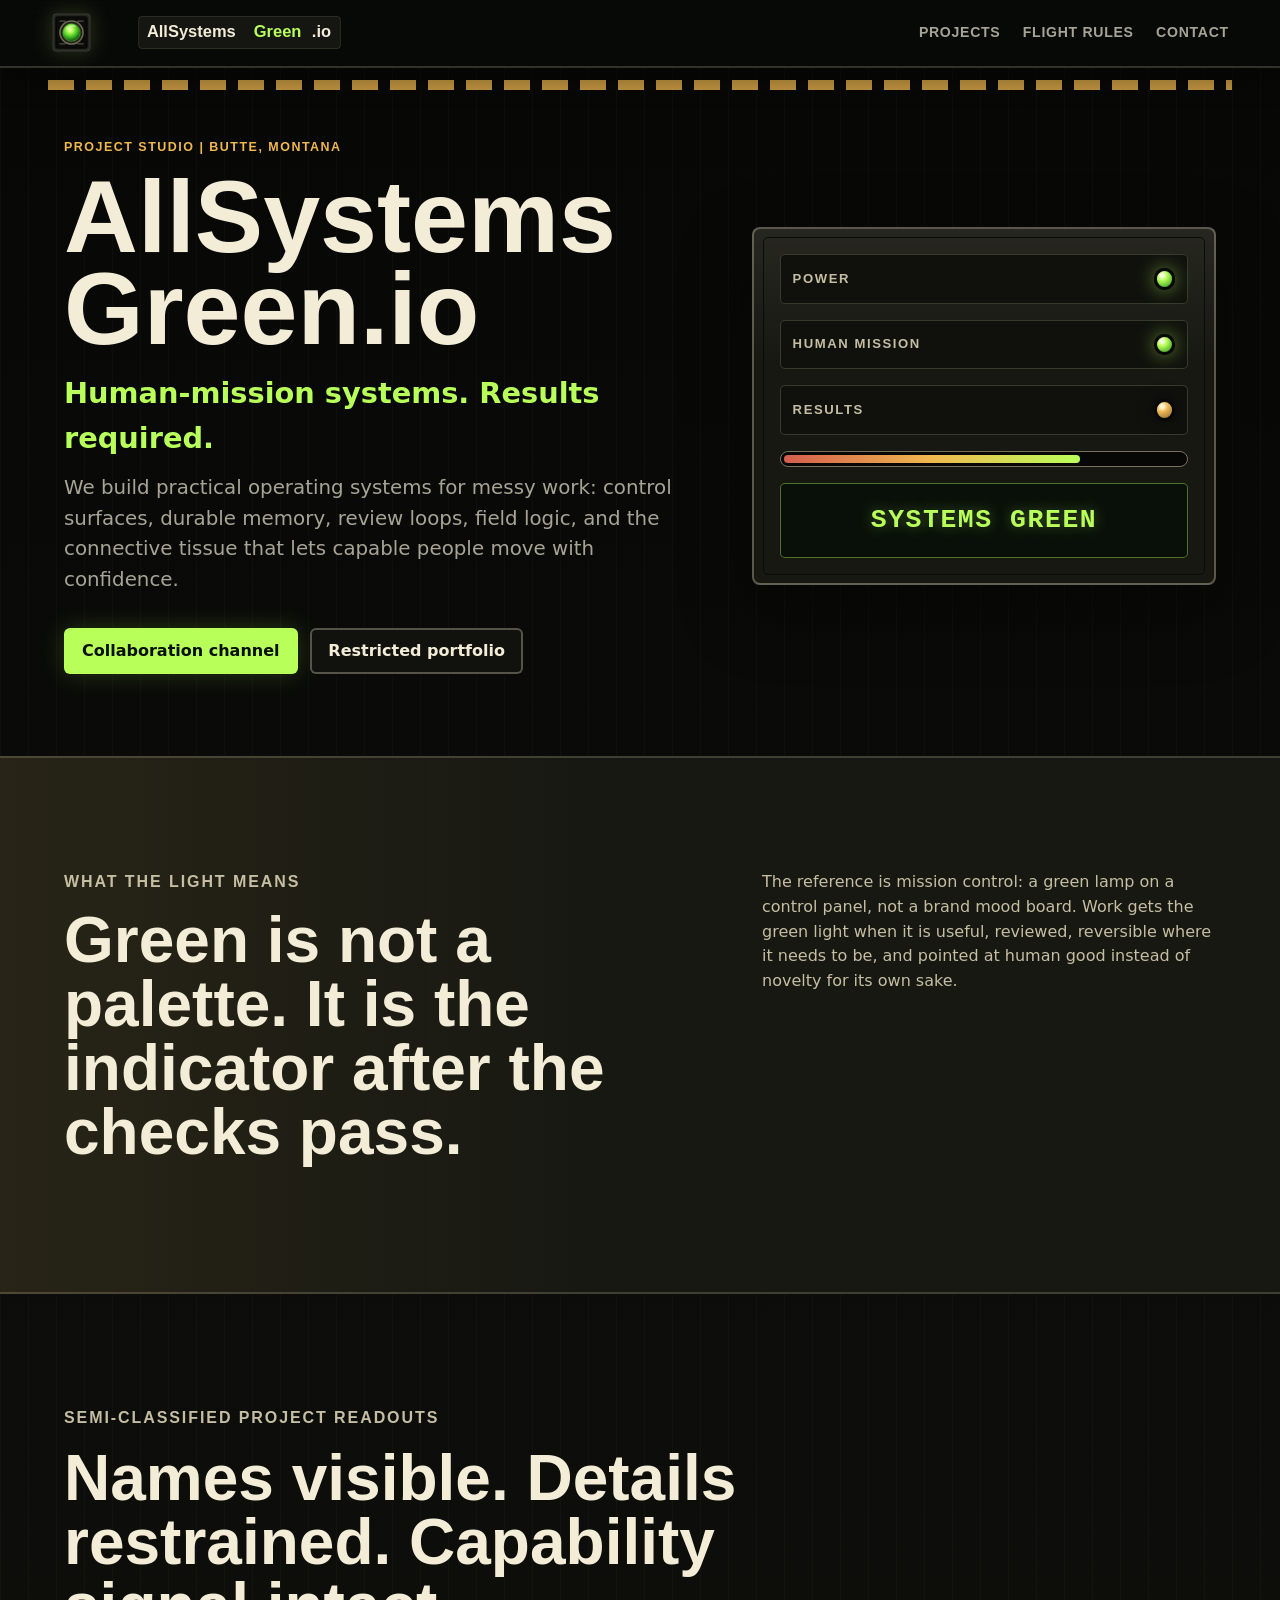
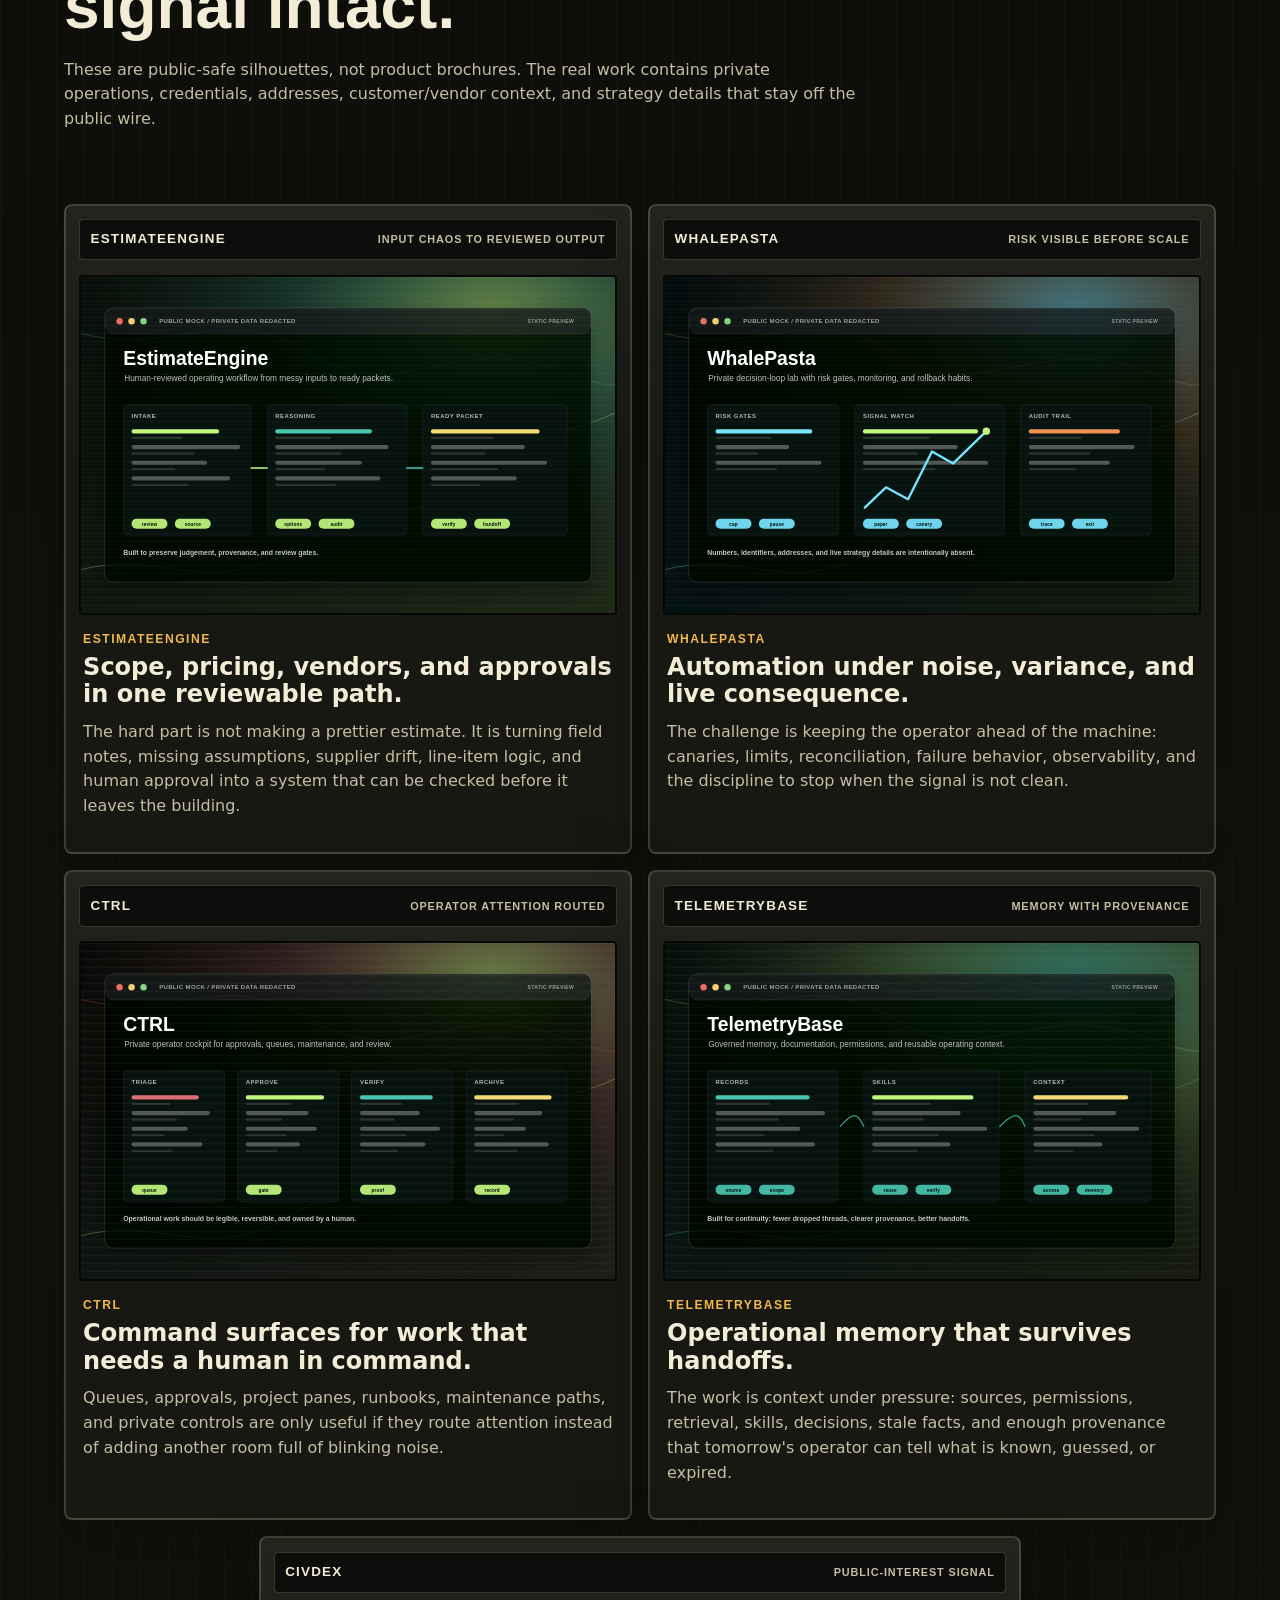
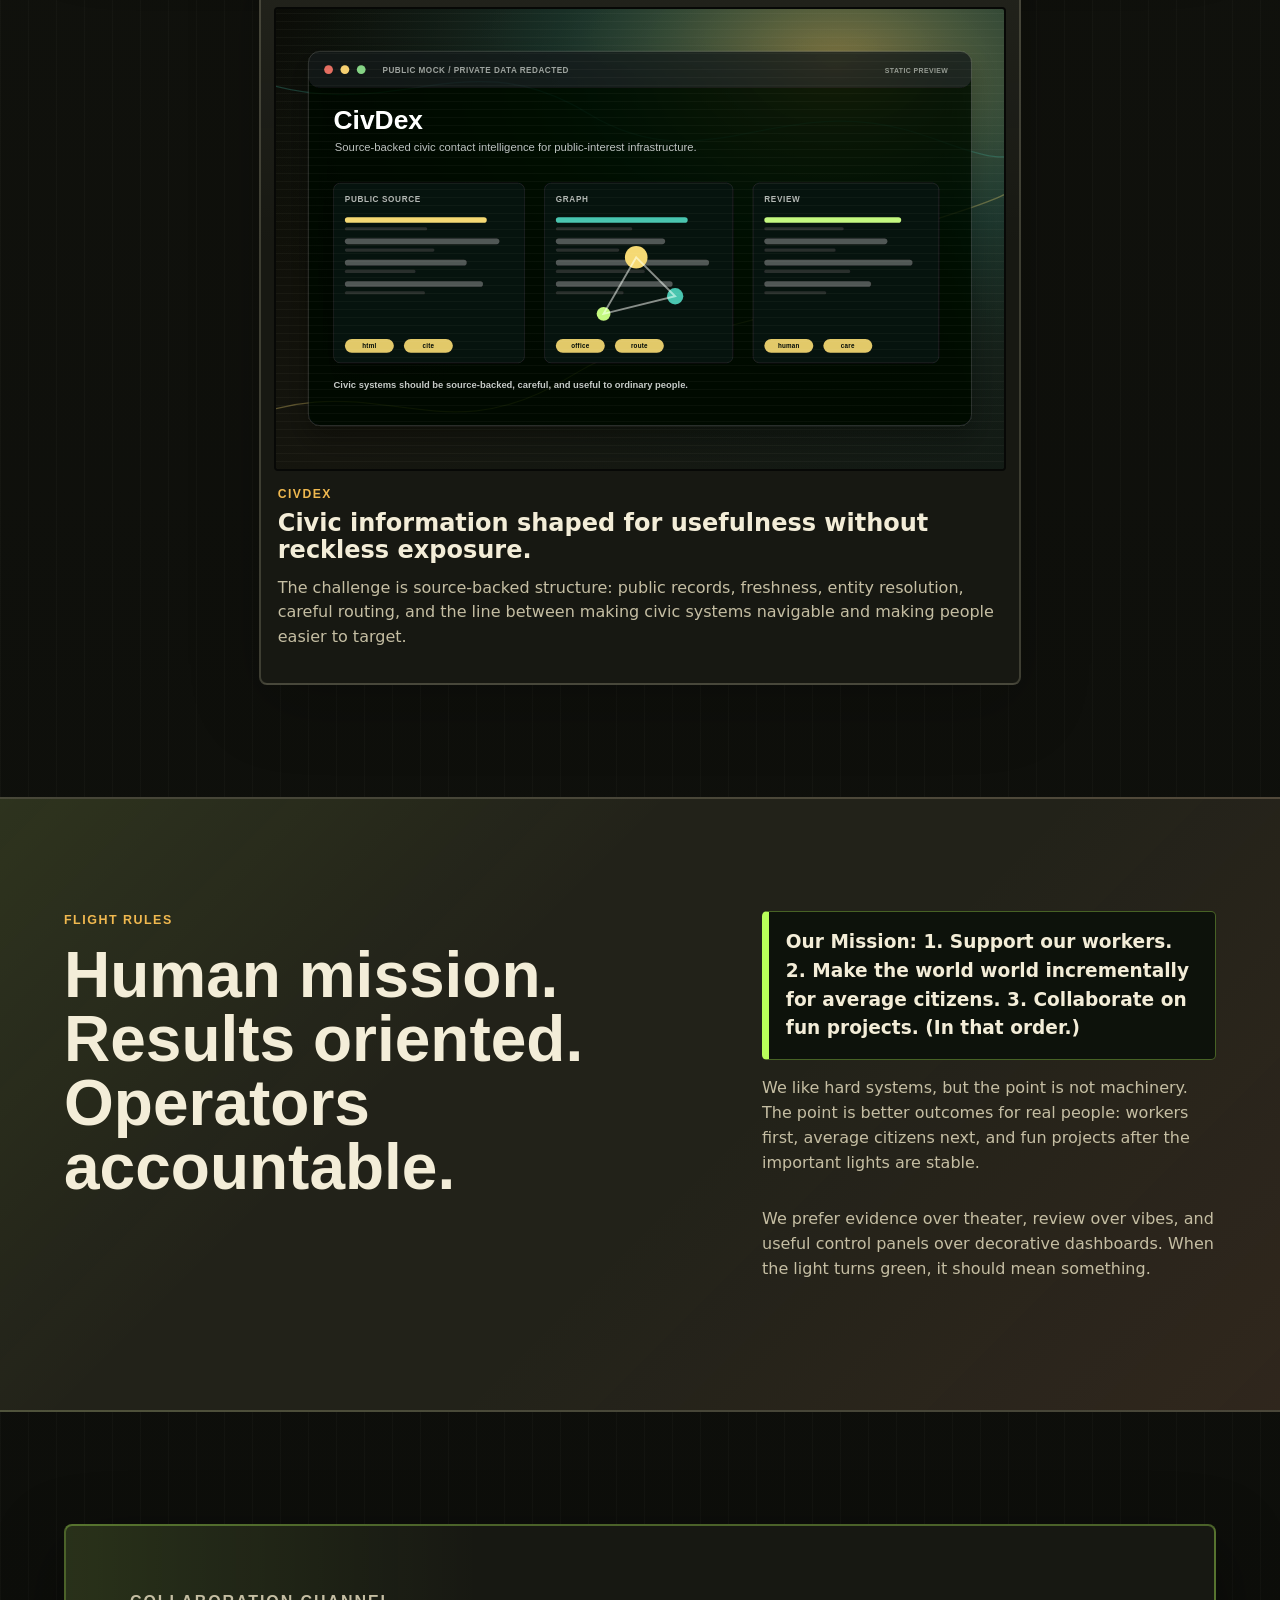
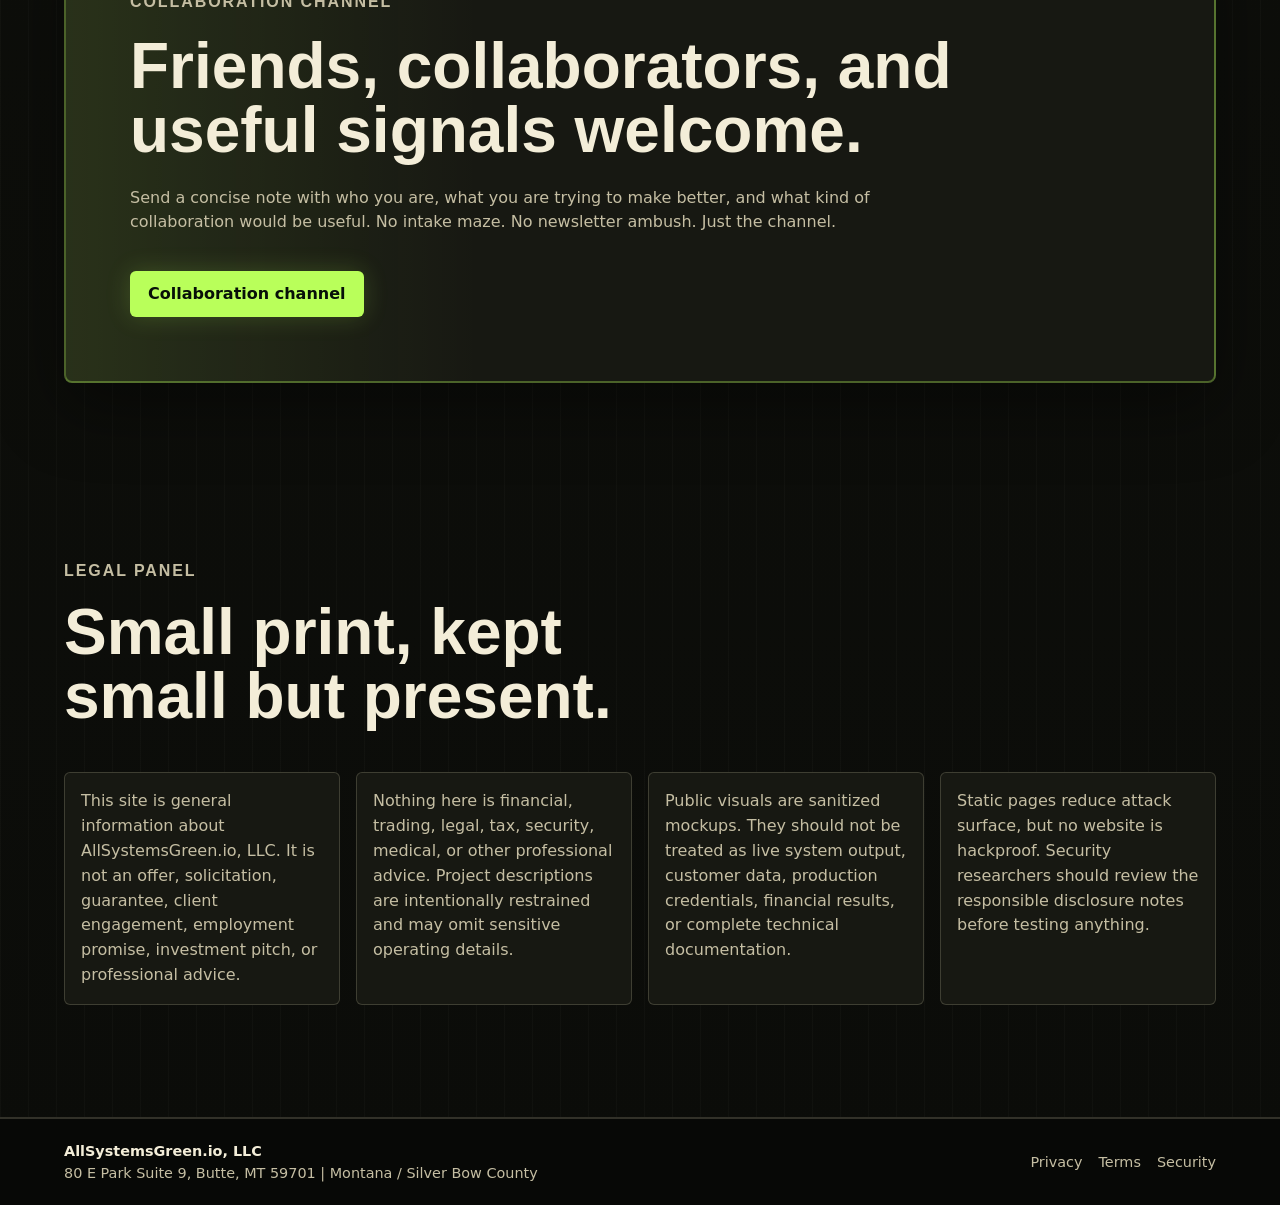
==== commit 83403195: "Rework ASG site direction" ====
--- a/index.html
+++ b/index.html
@@ -10,12 +10,12 @@
     <meta name="referrer" content="no-referrer">
     <meta
       name="description"
-      content="AllSystemsGreen.io, LLC is a worker-first project portfolio company building practical tools, civic infrastructure, and careful operating systems."
+      content="AllSystemsGreen.io, LLC is a project studio building human-mission, results-oriented systems."
     >
     <meta property="og:title" content="AllSystemsGreen.io">
     <meta
       property="og:description"
-      content="Worker-first mad science for useful projects, careful systems, and collaboration partners."
+      content="A project studio for human-mission, results-oriented systems."
     >
     <meta property="og:type" content="website">
     <meta property="og:url" content="https://www.allsystemsgreen.io/">
@@ -31,51 +31,61 @@
     <header class="site-header" aria-label="Site header">
       <a class="brand" href="/" aria-label="AllSystemsGreen.io home">
         <img class="brand-mark" src="assets/brand/asg-mark.svg" alt="" aria-hidden="true">
-        <img class="brand-logo" src="assets/brand/asg-wordmark.svg" alt="All Systems Green">
+        <img class="brand-logo" src="assets/brand/asg-wordmark.svg" alt="AllSystemsGreen.io">
         <span class="brand-name">AllSystemsGreen.io</span>
       </a>
       <nav class="site-nav" aria-label="Main navigation">
         <a href="#portfolio">Projects</a>
-        <a href="#stance">Stance</a>
+        <a href="#flight-rules">Flight Rules</a>
         <a href="#contact">Contact</a>
       </nav>
     </header>
 
     <main id="main">
       <section class="hero" aria-labelledby="hero-title">
-        <div class="hero-visual" aria-hidden="true">
-          <img class="hero-shot hero-shot-a" src="assets/screens/ctrl.svg" alt="">
-          <img class="hero-shot hero-shot-b" src="assets/screens/telemetrybase.svg" alt="">
-          <img class="hero-shot hero-shot-c" src="assets/screens/civdex.svg" alt="">
-        </div>
         <div class="hero-copy">
-          <p class="eyebrow">Mad scientist for good, incorporated in Montana.</p>
+          <p class="eyebrow">Project studio | Butte, Montana</p>
           <h1 id="hero-title">AllSystems<wbr>Green.io</h1>
-          <p class="hero-lede">
-            A small project portfolio company for worker support, useful civic-minded systems,
-            and serious collaboration without the circus smoke.
+          <p class="hero-lede">Human-mission systems. Results required.</p>
+          <p class="hero-sublede">
+            We build practical operating systems for messy work: control surfaces, durable memory,
+            review loops, field logic, and the connective tissue that lets capable people move with
+            confidence.
           </p>
-          <blockquote class="mission">
-            Our Mission: 1. Support our workers. 2. Make the world world incrementally for average citizens. 3. Collaborate on fun projects. (In that order.)
-          </blockquote>
           <div class="hero-actions" aria-label="Primary actions">
-            <a class="button button-primary" href="mailto:olivia@allsystemsgreen.io?subject=AllSystemsGreen.io%20collaboration">Contact Olivia</a>
-            <a class="button button-secondary" href="#portfolio">View limited portfolio</a>
-          </div>
+            <a class="button button-primary" href="mailto:olivia@allsystemsgreen.io?subject=AllSystemsGreen.io%20collaboration">Collaboration channel</a>
+            <a class="button button-secondary" href="#portfolio">Restricted portfolio</a>
+          </div>
+        </div>
+
+        <div class="hero-panel" aria-hidden="true">
+          <div class="panel-row">
+            <span>POWER</span>
+            <i class="lamp lamp-green"></i>
+          </div>
+          <div class="panel-row">
+            <span>HUMAN MISSION</span>
+            <i class="lamp lamp-green"></i>
+          </div>
+          <div class="panel-row">
+            <span>RESULTS</span>
+            <i class="lamp lamp-amber"></i>
+          </div>
+          <div class="panel-meter"><span></span></div>
+          <div class="panel-readout">SYSTEMS GREEN</div>
         </div>
       </section>
 
       <section class="section intro-band" aria-labelledby="operating-title">
         <div class="section-inner split">
           <div>
-            <p class="eyebrow">Business operations, not project management theater.</p>
-            <h2 id="operating-title">We build small, opinionated systems that prove judgement under pressure.</h2>
+            <p class="eyebrow">What the light means</p>
+            <h2 id="operating-title">Green is not a palette. It is the indicator after the checks pass.</h2>
           </div>
           <p>
-            The public view here is intentionally limited. It shows the shape of the work and the
-            operating standards we care about: human review, source discipline, reversible decisions,
-            useful automation, and enough taste to avoid making everything feel like a dashboard made
-            during a power outage.
+            The reference is mission control: a green lamp on a control panel, not a brand mood board.
+            Work gets the green light when it is useful, reviewed, reversible where it needs to be,
+            and pointed at human good instead of novelty for its own sake.
           </p>
         </div>
       </section>
@@ -83,108 +93,117 @@
       <section id="portfolio" class="section portfolio" aria-labelledby="portfolio-title">
         <div class="section-inner">
           <div class="section-heading">
-            <p class="eyebrow">Limited project view</p>
-            <h2 id="portfolio-title">A few things in the lab.</h2>
-            <p>
-              These public-safe mockups are sanitized on purpose. The real systems contain private
-              operational data, credentials, addresses, customer/vendor context, and strategy details
-              that do not belong on a brochure page.
+            <p class="eyebrow">Semi-classified project readouts</p>
+            <h2 id="portfolio-title">Names visible. Details restrained. Capability signal intact.</h2>
+            <p>
+              These are public-safe silhouettes, not product brochures. The real work contains private
+              operations, credentials, addresses, customer/vendor context, and strategy details that
+              stay off the public wire.
             </p>
           </div>
 
           <div class="project-grid">
             <article class="project-card">
+              <div class="panel-label"><span>EstimateEngine</span><b>input chaos to reviewed output</b></div>
               <div class="screen-frame">
                 <img src="assets/screens/estimateengine.svg" alt="Sanitized EstimateEngine interface mockup">
               </div>
               <div class="project-copy">
                 <p class="project-kicker">EstimateEngine</p>
-                <h3>Messy field inputs into reviewable work.</h3>
-                <p>
-                  Proof of capability: structured intake, material interpretation, review gates,
-                  and handoff packets where automation supports human judgement instead of pretending
-                  to replace it.
-                </p>
-              </div>
-            </article>
-
-            <article class="project-card">
+                <h3>Scope, pricing, vendors, and approvals in one reviewable path.</h3>
+                <p>
+                  The hard part is not making a prettier estimate. It is turning field notes, missing
+                  assumptions, supplier drift, line-item logic, and human approval into a system that
+                  can be checked before it leaves the building.
+                </p>
+              </div>
+            </article>
+
+            <article class="project-card">
+              <div class="panel-label"><span>WhalePasta</span><b>risk visible before scale</b></div>
               <div class="screen-frame">
                 <img src="assets/screens/whalepasta.svg" alt="Sanitized WhalePasta interface mockup">
               </div>
               <div class="project-copy">
                 <p class="project-kicker">WhalePasta</p>
-                <h3>Decision loops with risk discipline.</h3>
-                <p>
-                  Proof of capability: monitored experiments, contained canaries, audit trails,
-                  operator controls, and a habit of treating unexplained variance as a problem to
-                  understand before scaling.
-                </p>
-              </div>
-            </article>
-
-            <article class="project-card">
+                <h3>Automation under noise, variance, and live consequence.</h3>
+                <p>
+                  The challenge is keeping the operator ahead of the machine: canaries, limits,
+                  reconciliation, failure behavior, observability, and the discipline to stop when
+                  the signal is not clean.
+                </p>
+              </div>
+            </article>
+
+            <article class="project-card">
+              <div class="panel-label"><span>CTRL</span><b>operator attention routed</b></div>
               <div class="screen-frame">
                 <img src="assets/screens/ctrl.svg" alt="Sanitized CTRL interface mockup">
               </div>
               <div class="project-copy">
                 <p class="project-kicker">CTRL</p>
-                <h3>Operations surfaces for real decisions.</h3>
-                <p>
-                  Proof of capability: private review workflows, approvals, runbooks, maintenance
-                  paths, and interfaces built around accountability rather than decorative complexity.
-                </p>
-              </div>
-            </article>
-
-            <article class="project-card">
+                <h3>Command surfaces for work that needs a human in command.</h3>
+                <p>
+                  Queues, approvals, project panes, runbooks, maintenance paths, and private controls
+                  are only useful if they route attention instead of adding another room full of
+                  blinking noise.
+                </p>
+              </div>
+            </article>
+
+            <article class="project-card">
+              <div class="panel-label"><span>TelemetryBase</span><b>memory with provenance</b></div>
               <div class="screen-frame">
                 <img src="assets/screens/telemetrybase.svg" alt="Sanitized TelemetryBase interface mockup">
               </div>
               <div class="project-copy">
                 <p class="project-kicker">TelemetryBase</p>
-                <h3>Durable memory for people and agents.</h3>
-                <p>
-                  Proof of capability: governed knowledge, source references, reusable skills,
-                  permissions, and project context that makes future work less fragile.
-                </p>
-              </div>
-            </article>
-
-            <article class="project-card">
+                <h3>Operational memory that survives handoffs.</h3>
+                <p>
+                  The work is context under pressure: sources, permissions, retrieval, skills,
+                  decisions, stale facts, and enough provenance that tomorrow's operator can tell
+                  what is known, guessed, or expired.
+                </p>
+              </div>
+            </article>
+
+            <article class="project-card">
+              <div class="panel-label"><span>CivDex</span><b>public-interest signal</b></div>
               <div class="screen-frame">
                 <img src="assets/screens/civdex.svg" alt="Sanitized CivDex interface mockup">
               </div>
               <div class="project-copy">
                 <p class="project-kicker">CivDex</p>
-                <h3>Public-interest infrastructure with citations.</h3>
-                <p>
-                  Proof of capability: careful civic data boundaries, source-backed records,
-                  practical routing ideas, and respect for the difference between public information
-                  and reckless exposure.
-                </p>
-              </div>
-            </article>
-          </div>
-        </div>
-      </section>
-
-      <section id="stance" class="section stance" aria-labelledby="stance-title">
+                <h3>Civic information shaped for usefulness without reckless exposure.</h3>
+                <p>
+                  The challenge is source-backed structure: public records, freshness, entity
+                  resolution, careful routing, and the line between making civic systems navigable
+                  and making people easier to target.
+                </p>
+              </div>
+            </article>
+          </div>
+        </div>
+      </section>
+
+      <section id="flight-rules" class="section flight-rules" aria-labelledby="flight-rules-title">
         <div class="section-inner stance-grid">
           <div>
-            <p class="eyebrow">Our AI stance</p>
-            <h2 id="stance-title">Powerful tools still need grownups in the room.</h2>
+            <p class="eyebrow">Flight rules</p>
+            <h2 id="flight-rules-title">Human mission. Results oriented. Operators accountable.</h2>
           </div>
           <div class="stance-list">
-            <p>
-              We use AI where it helps produce better work: research, drafting, interfaces, quality
-              checks, automation, and memory. We do not treat AI usage as a substitute for creativity,
-              humanity, ethics, taste, or results.
-            </p>
-            <p>
-              The values order matters. Workers first. Average citizens next. Fun projects after that.
-              The point is not to look futuristic. The point is to build things that hold up when
-              people actually use them.
+            <blockquote class="mission">
+              Our Mission: 1. Support our workers. 2. Make the world world incrementally for average citizens. 3. Collaborate on fun projects. (In that order.)
+            </blockquote>
+            <p>
+              We like hard systems, but the point is not machinery. The point is better outcomes for
+              real people: workers first, average citizens next, and fun projects after the important
+              lights are stable.
+            </p>
+            <p>
+              We prefer evidence over theater, review over vibes, and useful control panels over
+              decorative dashboards. When the light turns green, it should mean something.
             </p>
           </div>
         </div>
@@ -192,21 +211,21 @@
 
       <section id="contact" class="section contact" aria-labelledby="contact-title">
         <div class="section-inner contact-panel">
-          <p class="eyebrow">Collaboration venue</p>
-          <h2 id="contact-title">Interested in building something useful?</h2>
+          <p class="eyebrow">Collaboration channel</p>
+          <h2 id="contact-title">Friends, collaborators, and useful signals welcome.</h2>
           <p>
-            Send a concise note with who you are, what you are trying to make better, and what kind
-            of collaboration would be useful. We expect negligible traffic, so an email is enough.
+            Send a concise note with who you are, what you are trying to make better, and what kind of
+            collaboration would be useful. No intake maze. No newsletter ambush. Just the channel.
           </p>
-          <a class="button button-primary" href="mailto:olivia@allsystemsgreen.io?subject=AllSystemsGreen.io%20collaboration">olivia@allsystemsgreen.io</a>
+          <a class="button button-primary" href="mailto:olivia@allsystemsgreen.io?subject=AllSystemsGreen.io%20collaboration">Collaboration channel</a>
         </div>
       </section>
 
       <section class="section disclosures" aria-labelledby="disclosures-title">
         <div class="section-inner">
           <div class="section-heading compact">
-            <p class="eyebrow">Disclosures</p>
-            <h2 id="disclosures-title">The boring-but-necessary part.</h2>
+            <p class="eyebrow">Legal panel</p>
+            <h2 id="disclosures-title">Small print, kept small but present.</h2>
           </div>
           <div class="disclosure-grid">
             <p>
@@ -216,8 +235,8 @@
             </p>
             <p>
               Nothing here is financial, trading, legal, tax, security, medical, or other professional
-              advice. Project descriptions are intentionally vague and may omit sensitive operating
-              details.
+              advice. Project descriptions are intentionally restrained and may omit sensitive
+              operating details.
             </p>
             <p>
               Public visuals are sanitized mockups. They should not be treated as live system output,
@@ -237,7 +256,7 @@
       <div class="footer-inner">
         <div>
           <p class="footer-brand">AllSystemsGreen.io, LLC</p>
-          <p>80 E Park Suite 9, Butte, MT 59701 · Montana / Silver Bow County</p>
+          <p>80 E Park Suite 9, Butte, MT 59701 | Montana / Silver Bow County</p>
         </div>
         <nav aria-label="Legal navigation">
           <a href="privacy.html">Privacy</a>
--- a/assets/css/styles.css
+++ b/assets/css/styles.css
@@ -1,18 +1,20 @@
 :root {
   color-scheme: dark;
-  --bg: #0b0f0d;
-  --bg-2: #111815;
-  --ink: #f5fff3;
-  --muted: #b9c7ba;
-  --soft: rgba(245, 255, 243, 0.72);
-  --line: rgba(245, 255, 243, 0.16);
-  --card: rgba(245, 255, 243, 0.055);
-  --card-strong: rgba(245, 255, 243, 0.09);
-  --green: #b7f36b;
-  --teal: #39c6ad;
-  --amber: #f2d35f;
-  --coral: #e66a72;
-  --shadow: 0 22px 70px rgba(0, 0, 0, 0.34);
+  --panel-black: #090a08;
+  --panel: #171812;
+  --panel-2: #222219;
+  --panel-3: #2d2c22;
+  --paper: #f3edd8;
+  --muted: #c5bea3;
+  --dim: rgba(243, 237, 216, 0.68);
+  --line: rgba(221, 212, 182, 0.2);
+  --line-strong: rgba(221, 212, 182, 0.34);
+  --green: #b9ff5a;
+  --green-deep: #214d16;
+  --amber: #f0b84f;
+  --red: #d45d4c;
+  --steel: #77705d;
+  --shadow: 0 24px 70px rgba(0, 0, 0, 0.42);
 }
 
 * {
@@ -26,10 +28,10 @@
 body {
   margin: 0;
   background:
-    radial-gradient(circle at 18% 20%, rgba(183, 243, 107, 0.13), transparent 31rem),
-    radial-gradient(circle at 84% 12%, rgba(57, 198, 173, 0.14), transparent 28rem),
-    linear-gradient(180deg, #070a08 0%, var(--bg) 38%, #0d120f 100%);
-  color: var(--ink);
+    linear-gradient(90deg, rgba(243, 237, 216, 0.025) 1px, transparent 1px),
+    linear-gradient(180deg, #070806 0%, #11120d 42%, #0b0c09 100%);
+  background-size: 28px 28px, auto;
+  color: var(--paper);
   font-family:
     Inter, ui-sans-serif, system-ui, -apple-system, BlinkMacSystemFont, "Segoe UI",
     sans-serif;
@@ -53,8 +55,8 @@
   z-index: 20;
   padding: 0.65rem 0.85rem;
   background: var(--green);
-  color: #07100b;
-  font-weight: 800;
+  color: #071008;
+  font-weight: 850;
   text-decoration: none;
 }
 
@@ -70,10 +72,11 @@
   align-items: center;
   justify-content: space-between;
   gap: 1rem;
-  padding: 1rem clamp(1rem, 4vw, 3.4rem);
-  background: rgba(7, 10, 8, 0.72);
-  border-bottom: 1px solid var(--line);
-  backdrop-filter: blur(18px);
+  padding: 0.78rem clamp(1rem, 4vw, 3.4rem);
+  background: rgba(9, 10, 8, 0.88);
+  border-bottom: 2px solid var(--line);
+  box-shadow: 0 12px 26px rgba(0, 0, 0, 0.34);
+  backdrop-filter: blur(12px);
 }
 
 .brand,
@@ -84,27 +87,22 @@
 }
 
 .brand {
-  gap: 0.65rem;
+  gap: 0.72rem;
+  min-width: 0;
   text-decoration: none;
-  min-width: 0;
 }
 
 .brand-logo {
-  width: clamp(11rem, 21vw, 16rem);
-  height: 2.25rem;
-  padding: 0;
-  border-radius: 0;
-  background: transparent;
+  width: clamp(12rem, 22vw, 17rem);
+  height: 2.55rem;
   object-fit: contain;
-  box-shadow: none;
 }
 
 .brand-mark {
   display: block;
-  width: 2.45rem;
+  width: 2.55rem;
   aspect-ratio: 1;
-  border-radius: 10px;
-  box-shadow: 0 10px 26px rgba(0, 0, 0, 0.22);
+  filter: drop-shadow(0 0 10px rgba(185, 255, 90, 0.18));
 }
 
 .brand-name,
@@ -123,9 +121,13 @@
 }
 
 .site-nav {
-  gap: clamp(0.75rem, 3vw, 1.5rem);
-  color: var(--soft);
-  font-size: 0.92rem;
+  gap: clamp(0.75rem, 2.4vw, 1.4rem);
+  color: var(--dim);
+  font-family: "Arial Narrow", "Roboto Condensed", "Segoe UI", sans-serif;
+  font-size: 0.88rem;
+  font-weight: 700;
+  letter-spacing: 0.05em;
+  text-transform: uppercase;
 }
 
 .site-nav a,
@@ -143,78 +145,126 @@
 
 .hero {
   position: relative;
-  min-height: 82svh;
+  display: grid;
+  grid-template-columns: minmax(0, 1fr) minmax(19rem, 29rem);
+  gap: clamp(2rem, 6vw, 5rem);
+  align-items: center;
+  min-height: 84svh;
+  padding: clamp(8rem, 13vh, 10rem) clamp(1rem, 5vw, 4rem) clamp(4rem, 8vh, 6rem);
   overflow: hidden;
-  padding: clamp(8rem, 13vh, 10rem) clamp(1rem, 5vw, 4rem) clamp(3.8rem, 8vh, 6.4rem);
-  isolation: isolate;
-}
-
-.hero::after {
+}
+
+.hero::before {
   content: "";
   position: absolute;
-  inset: auto 0 0;
-  height: 8rem;
-  background: linear-gradient(180deg, transparent, var(--bg));
-  z-index: -1;
-}
-
-.hero-visual {
-  position: absolute;
-  inset: 4.5rem 0 0;
-  z-index: -2;
-  opacity: 0.56;
-  transform: translateZ(0);
-}
-
-.hero-visual::before {
+  inset: 5rem clamp(0.8rem, 4vw, 3rem) auto;
+  height: 10px;
+  background: repeating-linear-gradient(
+    90deg,
+    var(--amber) 0 26px,
+    var(--panel-black) 26px 38px
+  );
+  opacity: 0.8;
+}
+
+.hero-copy {
+  max-width: 58rem;
+}
+
+.hero-panel {
+  position: relative;
+  order: 2;
+  display: grid;
+  gap: 1rem;
+  padding: clamp(1.2rem, 3vw, 1.6rem);
+  border: 2px solid var(--line-strong);
+  border-radius: 8px;
+  background:
+    linear-gradient(180deg, rgba(243, 237, 216, 0.07), transparent 38%),
+    var(--panel);
+  box-shadow: var(--shadow);
+}
+
+.hero-panel::before {
   content: "";
   position: absolute;
-  inset: 0;
-  background:
-    linear-gradient(90deg, rgba(7, 10, 8, 0.88) 0%, rgba(7, 10, 8, 0.55) 45%, rgba(7, 10, 8, 0.2) 100%),
-    linear-gradient(180deg, rgba(7, 10, 8, 0.15), rgba(7, 10, 8, 0.62));
-  z-index: 2;
-}
-
-.hero-shot {
-  position: absolute;
-  width: min(54rem, 72vw);
-  border: 1px solid rgba(245, 255, 243, 0.14);
-  border-radius: 8px;
-  box-shadow: var(--shadow);
-  transform-origin: center;
-  animation: heroDrift 18s ease-in-out infinite alternate;
-}
-
-.hero-shot-a {
-  right: -3rem;
-  top: 3rem;
-  transform: rotate(-4deg);
-}
-
-.hero-shot-b {
-  right: 8vw;
-  top: 16rem;
-  width: min(44rem, 62vw);
-  animation-delay: -6s;
-}
-
-.hero-shot-c {
-  right: 33vw;
-  top: 25rem;
-  width: min(31rem, 48vw);
-  animation-delay: -11s;
-}
-
-.hero-copy {
-  width: min(54rem, 100%);
+  inset: 0.55rem;
+  border: 1px solid rgba(9, 10, 8, 0.9);
+  border-radius: 5px;
+  pointer-events: none;
+}
+
+.panel-row {
+  display: flex;
+  align-items: center;
+  justify-content: space-between;
+  gap: 1rem;
+  min-height: 3.1rem;
+  padding: 0.65rem 0.75rem;
+  border: 1px solid var(--line);
+  border-radius: 5px;
+  background: #10110d;
+  color: var(--muted);
+  font-family: "Arial Narrow", "Roboto Condensed", "Segoe UI", sans-serif;
+  font-size: 0.82rem;
+  font-weight: 800;
+  letter-spacing: 0.12em;
+  text-transform: uppercase;
+}
+
+.lamp {
+  width: 1.35rem;
+  aspect-ratio: 1;
+  border: 3px solid #070806;
+  border-radius: 50%;
+  box-shadow: inset 0 2px 8px rgba(255, 255, 255, 0.22), 0 0 16px rgba(0, 0, 0, 0.5);
+}
+
+.lamp-green {
+  background: radial-gradient(circle at 34% 28%, #f5ffd9 0 12%, var(--green) 32%, #248c1c 100%);
+  box-shadow: 0 0 18px rgba(185, 255, 90, 0.5);
+}
+
+.lamp-amber {
+  background: radial-gradient(circle at 34% 28%, #fff0c8 0 12%, var(--amber) 34%, #845012 100%);
+}
+
+.panel-meter {
+  height: 1rem;
+  padding: 3px;
+  border: 1px solid var(--steel);
+  border-radius: 999px;
+  background: #070806;
+}
+
+.panel-meter span {
+  display: block;
+  width: 74%;
+  height: 100%;
+  border-radius: inherit;
+  background: linear-gradient(90deg, var(--red), var(--amber), var(--green));
+}
+
+.panel-readout {
+  padding: 1rem 0.9rem;
+  border: 1px solid rgba(185, 255, 90, 0.4);
+  border-radius: 5px;
+  background: #091009;
+  color: var(--green);
+  font-family: "Lucida Console", Consolas, monospace;
+  font-size: clamp(1.25rem, 3vw, 1.65rem);
+  font-weight: 800;
+  letter-spacing: 0.06em;
+  text-align: center;
+  text-shadow: 0 0 14px rgba(185, 255, 90, 0.35);
 }
 
 .eyebrow {
   margin: 0 0 0.8rem;
-  color: var(--green);
+  color: var(--amber);
+  font-family: "Arial Narrow", "Roboto Condensed", "Segoe UI", sans-serif;
   font-size: 0.78rem;
-  font-weight: 850;
+  font-weight: 900;
   letter-spacing: 0.12em;
   text-transform: uppercase;
 }
@@ -231,39 +281,55 @@
   max-width: 100%;
   margin-bottom: 1rem;
   overflow-wrap: normal;
-  font-size: clamp(3.7rem, 8.4vw, 7.6rem);
+  color: var(--paper);
+  font-family: "Arial Black", Arial, Helvetica, sans-serif;
+  font-size: clamp(3.5rem, 8vw, 7.25rem);
   line-height: 0.9;
   letter-spacing: 0;
 }
 
 h2 {
   margin-bottom: 1rem;
-  font-size: clamp(2rem, 5vw, 4.2rem);
-  line-height: 0.98;
+  color: var(--paper);
+  font-family: "Arial Black", Arial, Helvetica, sans-serif;
+  font-size: clamp(2rem, 5vw, 4rem);
+  line-height: 1;
   letter-spacing: 0;
 }
 
 h3 {
   margin-bottom: 0.7rem;
-  font-size: clamp(1.2rem, 2vw, 1.55rem);
-  line-height: 1.12;
+  color: var(--paper);
+  font-size: clamp(1.18rem, 2vw, 1.5rem);
+  line-height: 1.14;
   letter-spacing: 0;
 }
 
 .hero-lede {
-  max-width: 48rem;
-  color: var(--soft);
-  font-size: clamp(1.18rem, 2vw, 1.45rem);
+  max-width: 49rem;
+  margin-bottom: 0.8rem;
+  color: var(--green);
+  font-size: clamp(1.3rem, 2.4vw, 1.8rem);
+  font-weight: 850;
+}
+
+.hero-sublede {
+  max-width: 50rem;
+  color: var(--dim);
+  font-size: clamp(1.05rem, 1.7vw, 1.24rem);
 }
 
 .mission {
   max-width: 51rem;
-  margin: 1.8rem 0 0;
-  padding: 1rem 0 1rem 1.2rem;
-  border-left: 4px solid var(--green);
-  color: var(--ink);
-  font-size: clamp(1.03rem, 1.7vw, 1.24rem);
-  font-weight: 760;
+  margin: 0;
+  padding: 1rem 1.05rem;
+  border: 1px solid rgba(185, 255, 90, 0.34);
+  border-left: 7px solid var(--green);
+  border-radius: 5px;
+  background: #0d120b;
+  color: var(--paper);
+  font-size: clamp(1rem, 1.5vw, 1.16rem);
+  font-weight: 780;
 }
 
 .hero-actions {
@@ -279,8 +345,8 @@
   justify-content: center;
   min-height: 2.85rem;
   padding: 0.75rem 1rem;
-  border: 1px solid transparent;
-  border-radius: 8px;
+  border: 2px solid transparent;
+  border-radius: 6px;
   font-weight: 850;
   line-height: 1.1;
   text-decoration: none;
@@ -293,14 +359,14 @@
 
 .button-primary {
   background: var(--green);
-  color: #07110b;
-  box-shadow: 0 10px 26px rgba(183, 243, 107, 0.18);
+  color: #071008;
+  box-shadow: 0 0 24px rgba(185, 255, 90, 0.18);
 }
 
 .button-secondary {
-  border-color: rgba(245, 255, 243, 0.22);
-  background: rgba(245, 255, 243, 0.06);
-  color: var(--ink);
+  border-color: var(--line-strong);
+  background: #11120d;
+  color: var(--paper);
 }
 
 .section {
@@ -315,7 +381,7 @@
 .split,
 .stance-grid {
   display: grid;
-  grid-template-columns: minmax(0, 1.05fr) minmax(18rem, 0.72fr);
+  grid-template-columns: minmax(0, 1.04fr) minmax(18rem, 0.76fr);
   gap: clamp(2rem, 6vw, 5rem);
   align-items: start;
 }
@@ -332,17 +398,16 @@
 }
 
 .intro-band {
-  border-top: 1px solid var(--line);
-  border-bottom: 1px solid var(--line);
+  border-block: 2px solid var(--line);
   background:
-    linear-gradient(90deg, rgba(183, 243, 107, 0.08), transparent 42%),
-    rgba(245, 255, 243, 0.03);
+    linear-gradient(90deg, rgba(240, 184, 79, 0.08), transparent 46%),
+    var(--panel);
 }
 
 .section-heading {
   display: grid;
   gap: 0.2rem;
-  max-width: 48rem;
+  max-width: 50rem;
   margin-bottom: clamp(2rem, 5vw, 3.5rem);
 }
 
@@ -361,25 +426,68 @@
   grid-column: span 3;
   display: grid;
   align-content: start;
-  gap: 1rem;
+  gap: 0.9rem;
   padding: 0.82rem;
-  border: 1px solid var(--line);
+  border: 2px solid var(--line);
   border-radius: 8px;
-  background: var(--card);
-  box-shadow: 0 20px 70px rgba(0, 0, 0, 0.18);
+  background:
+    linear-gradient(180deg, rgba(243, 237, 216, 0.055), transparent 42%),
+    var(--panel);
+  box-shadow: 0 20px 70px rgba(0, 0, 0, 0.22);
 }
 
 .project-card:nth-child(5) {
   grid-column: 2 / span 4;
 }
 
+.panel-label {
+  display: flex;
+  align-items: center;
+  justify-content: space-between;
+  gap: 0.8rem;
+  padding: 0.58rem 0.65rem;
+  border: 1px solid var(--line);
+  border-radius: 4px;
+  background: #0d0e0b;
+  color: var(--paper);
+  font-family: "Arial Narrow", "Roboto Condensed", "Segoe UI", sans-serif;
+  text-transform: uppercase;
+}
+
+.panel-label span {
+  font-size: 0.84rem;
+  font-weight: 900;
+  letter-spacing: 0.09em;
+}
+
+.panel-label b {
+  color: var(--muted);
+  font-size: 0.68rem;
+  font-weight: 800;
+  letter-spacing: 0.08em;
+  text-align: right;
+}
+
 .screen-frame {
+  position: relative;
   overflow: hidden;
-  border: 1px solid rgba(245, 255, 243, 0.13);
-  border-radius: 8px;
-  background: #080d0a;
-  perspective: 1100px;
+  border: 2px solid #070806;
+  border-radius: 4px;
+  background: #060704;
+  box-shadow: inset 0 0 0 1px rgba(221, 212, 182, 0.12);
   aspect-ratio: 1.58;
+}
+
+.screen-frame::after {
+  content: "";
+  position: absolute;
+  inset: 0;
+  background: repeating-linear-gradient(
+    0deg,
+    transparent 0 7px,
+    rgba(243, 237, 216, 0.035) 7px 8px
+  );
+  pointer-events: none;
 }
 
 .screen-frame img {
@@ -387,12 +495,13 @@
   height: 100%;
   object-fit: cover;
   transform: scale(1.035);
+  filter: saturate(0.82) contrast(1.08);
   animation: screenPan 14s ease-in-out infinite alternate;
   transition: transform 260ms ease, filter 260ms ease;
 }
 
 .project-card:hover .screen-frame img {
-  filter: saturate(1.08) contrast(1.04);
+  filter: saturate(0.98) contrast(1.12);
   transform: scale(1.075) rotateX(1.4deg) rotateY(-1.8deg);
 }
 
@@ -402,7 +511,8 @@
 
 .project-kicker {
   margin-bottom: 0.35rem;
-  color: var(--teal);
+  color: var(--amber);
+  font-family: "Arial Narrow", "Roboto Condensed", "Segoe UI", sans-serif;
   font-size: 0.76rem;
   font-weight: 900;
   letter-spacing: 0.12em;
@@ -413,12 +523,12 @@
   color: var(--muted);
 }
 
-.stance {
+.flight-rules {
+  border-block: 2px solid var(--line);
   background:
-    linear-gradient(135deg, rgba(57, 198, 173, 0.1), transparent 40%),
-    linear-gradient(315deg, rgba(230, 106, 114, 0.09), transparent 42%),
-    var(--bg-2);
-  border-block: 1px solid var(--line);
+    linear-gradient(135deg, rgba(185, 255, 90, 0.08), transparent 36%),
+    linear-gradient(315deg, rgba(212, 93, 76, 0.08), transparent 44%),
+    var(--panel-2);
 }
 
 .stance-list {
@@ -431,11 +541,11 @@
   justify-items: start;
   gap: 0.45rem;
   padding: clamp(2rem, 5vw, 4rem);
-  border: 1px solid rgba(183, 243, 107, 0.24);
+  border: 2px solid rgba(185, 255, 90, 0.32);
   border-radius: 8px;
   background:
-    linear-gradient(110deg, rgba(183, 243, 107, 0.13), transparent 44%),
-    rgba(245, 255, 243, 0.055);
+    linear-gradient(90deg, rgba(185, 255, 90, 0.11), transparent 36%),
+    var(--panel);
   box-shadow: var(--shadow);
 }
 
@@ -463,13 +573,13 @@
   margin: 0;
   padding: 1rem;
   border: 1px solid var(--line);
-  border-radius: 8px;
-  background: var(--card);
+  border-radius: 6px;
+  background: var(--panel);
 }
 
 .site-footer {
-  border-top: 1px solid var(--line);
-  background: #070a08;
+  border-top: 2px solid var(--line);
+  background: #070806;
   color: var(--muted);
   padding: 1.3rem clamp(1rem, 5vw, 4rem);
 }
@@ -489,7 +599,7 @@
 }
 
 .footer-brand {
-  color: var(--ink);
+  color: var(--paper);
 }
 
 .site-footer nav {
@@ -499,10 +609,10 @@
 
 .legal-hero {
   padding: 8.5rem clamp(1rem, 5vw, 4rem) 3rem;
-  border-bottom: 1px solid var(--line);
+  border-bottom: 2px solid var(--line);
   background:
-    linear-gradient(120deg, rgba(183, 243, 107, 0.14), transparent 36%),
-    var(--bg);
+    linear-gradient(90deg, rgba(240, 184, 79, 0.1), transparent 38%),
+    var(--panel);
 }
 
 .legal-hero .section-inner,
@@ -543,14 +653,16 @@
   }
 }
 
-@keyframes heroDrift {
-  from {
-    margin-top: 0;
-    margin-right: 0;
-  }
-  to {
-    margin-top: -1.1rem;
-    margin-right: 0.85rem;
+@media (max-width: 980px) {
+  .hero {
+    grid-template-columns: 1fr;
+    min-height: auto;
+    padding-top: 9rem;
+  }
+
+  .hero-panel {
+    order: 2;
+    max-width: 32rem;
   }
 }
 
@@ -565,29 +677,6 @@
     justify-content: space-between;
   }
 
-  .hero {
-    min-height: auto;
-    padding-top: 9rem;
-  }
-
-  .hero-visual {
-    opacity: 0.36;
-  }
-
-  .hero-shot {
-    width: 42rem;
-  }
-
-  .hero-shot-a {
-    right: -14rem;
-    top: 5rem;
-  }
-
-  .hero-shot-b,
-  .hero-shot-c {
-    display: none;
-  }
-
   .split,
   .stance-grid {
     grid-template-columns: 1fr;
@@ -610,17 +699,13 @@
 }
 
 @media (max-width: 540px) {
-  .brand-name {
-    font-size: 0.95rem;
-  }
-
   .brand-logo {
-    width: min(13.8rem, calc(100vw - 6.1rem));
+    width: min(14rem, calc(100vw - 6.3rem));
   }
 
   .site-nav {
     gap: 0.6rem;
-    font-size: 0.86rem;
+    font-size: 0.78rem;
   }
 
   h1 {
@@ -632,8 +717,17 @@
     width: 100%;
   }
 
-  .mission {
-    padding-left: 0.9rem;
+  .hero-panel {
+    gap: 0.72rem;
+  }
+
+  .panel-label {
+    align-items: flex-start;
+    flex-direction: column;
+  }
+
+  .panel-label b {
+    text-align: left;
   }
 
   .site-footer nav {
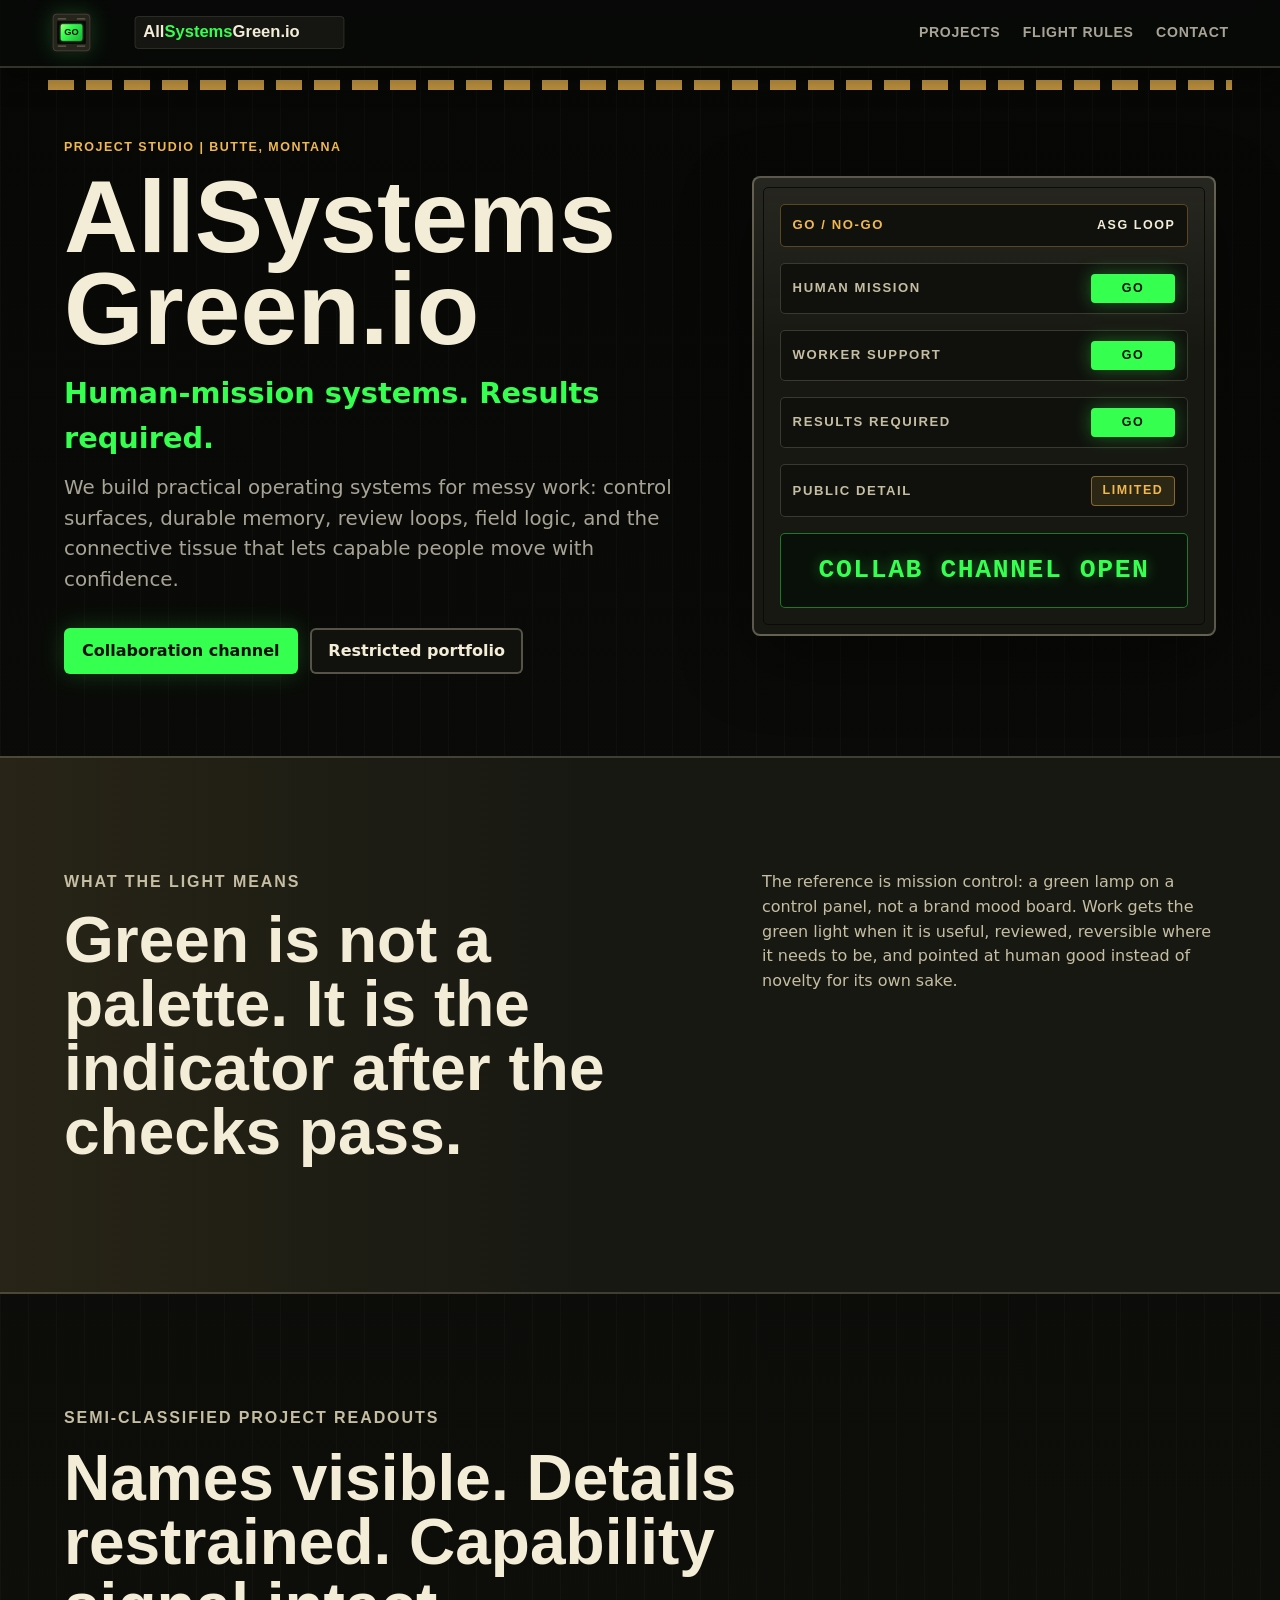
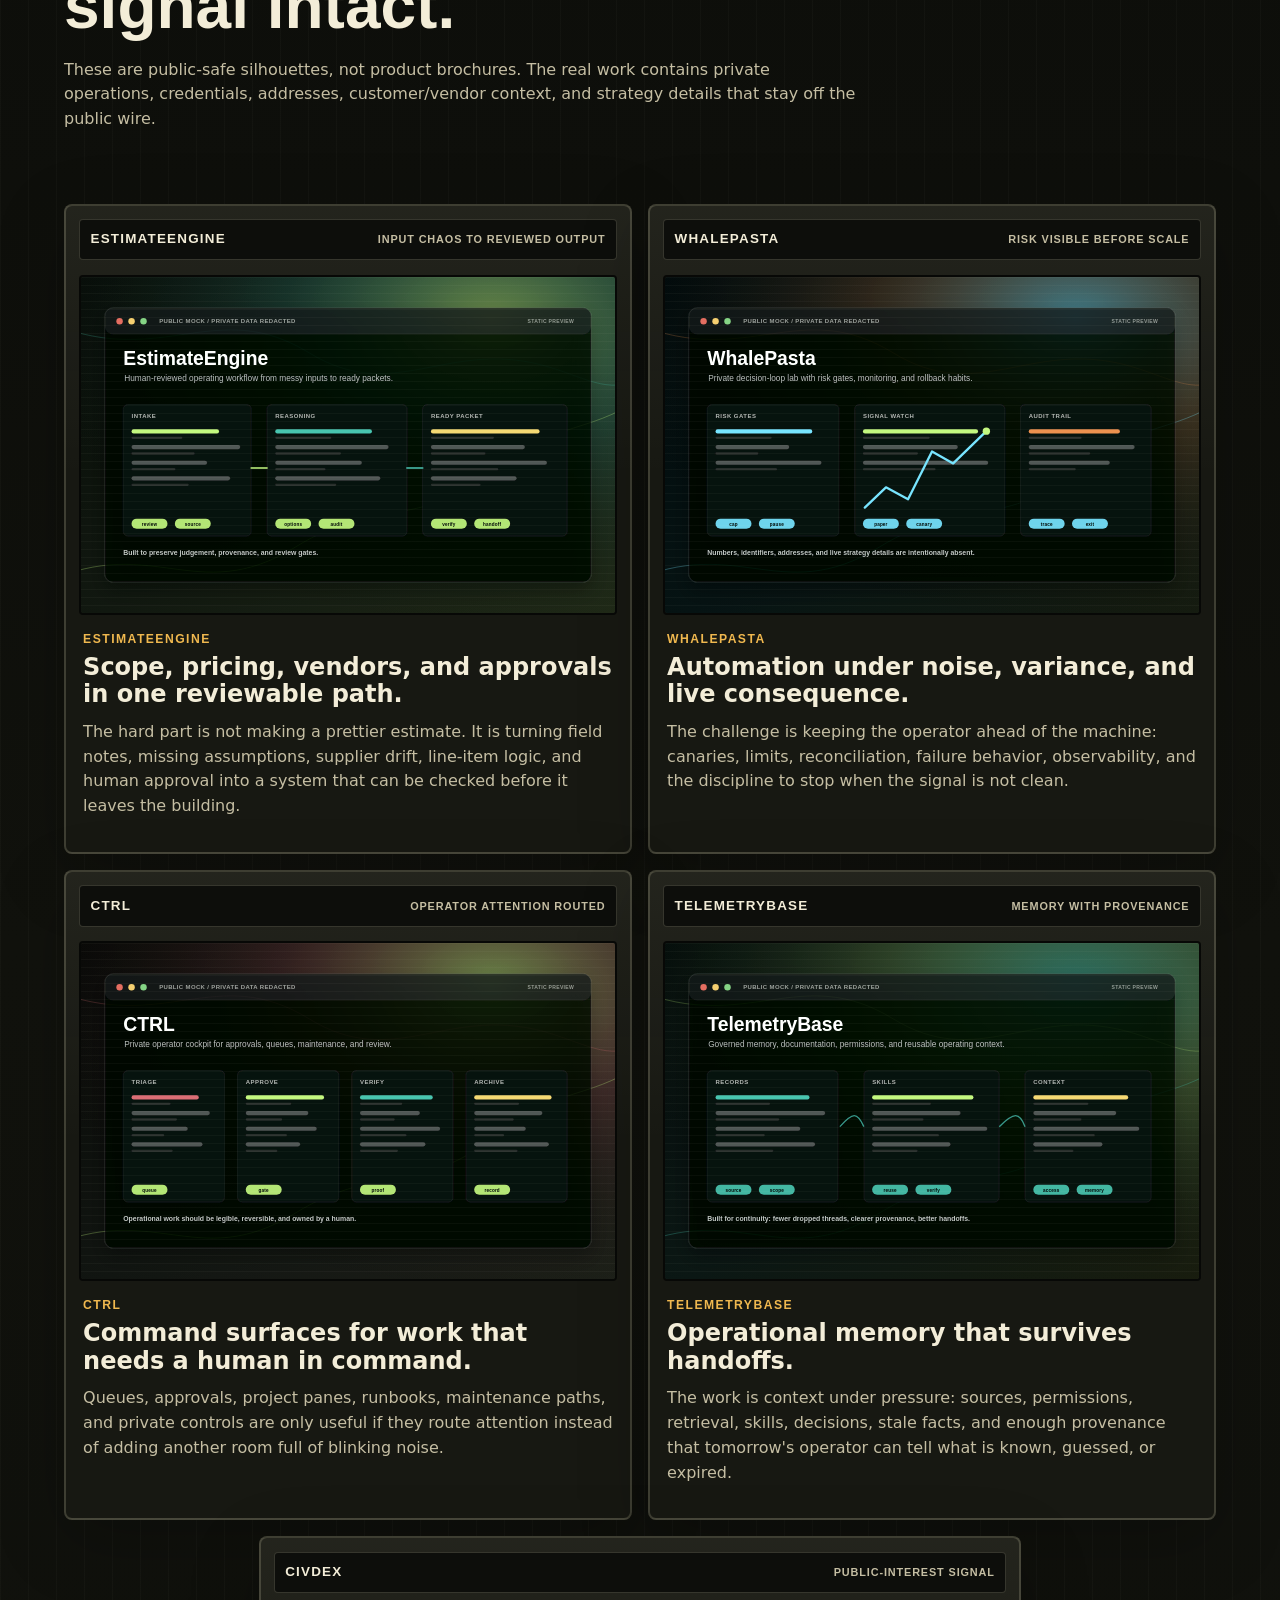
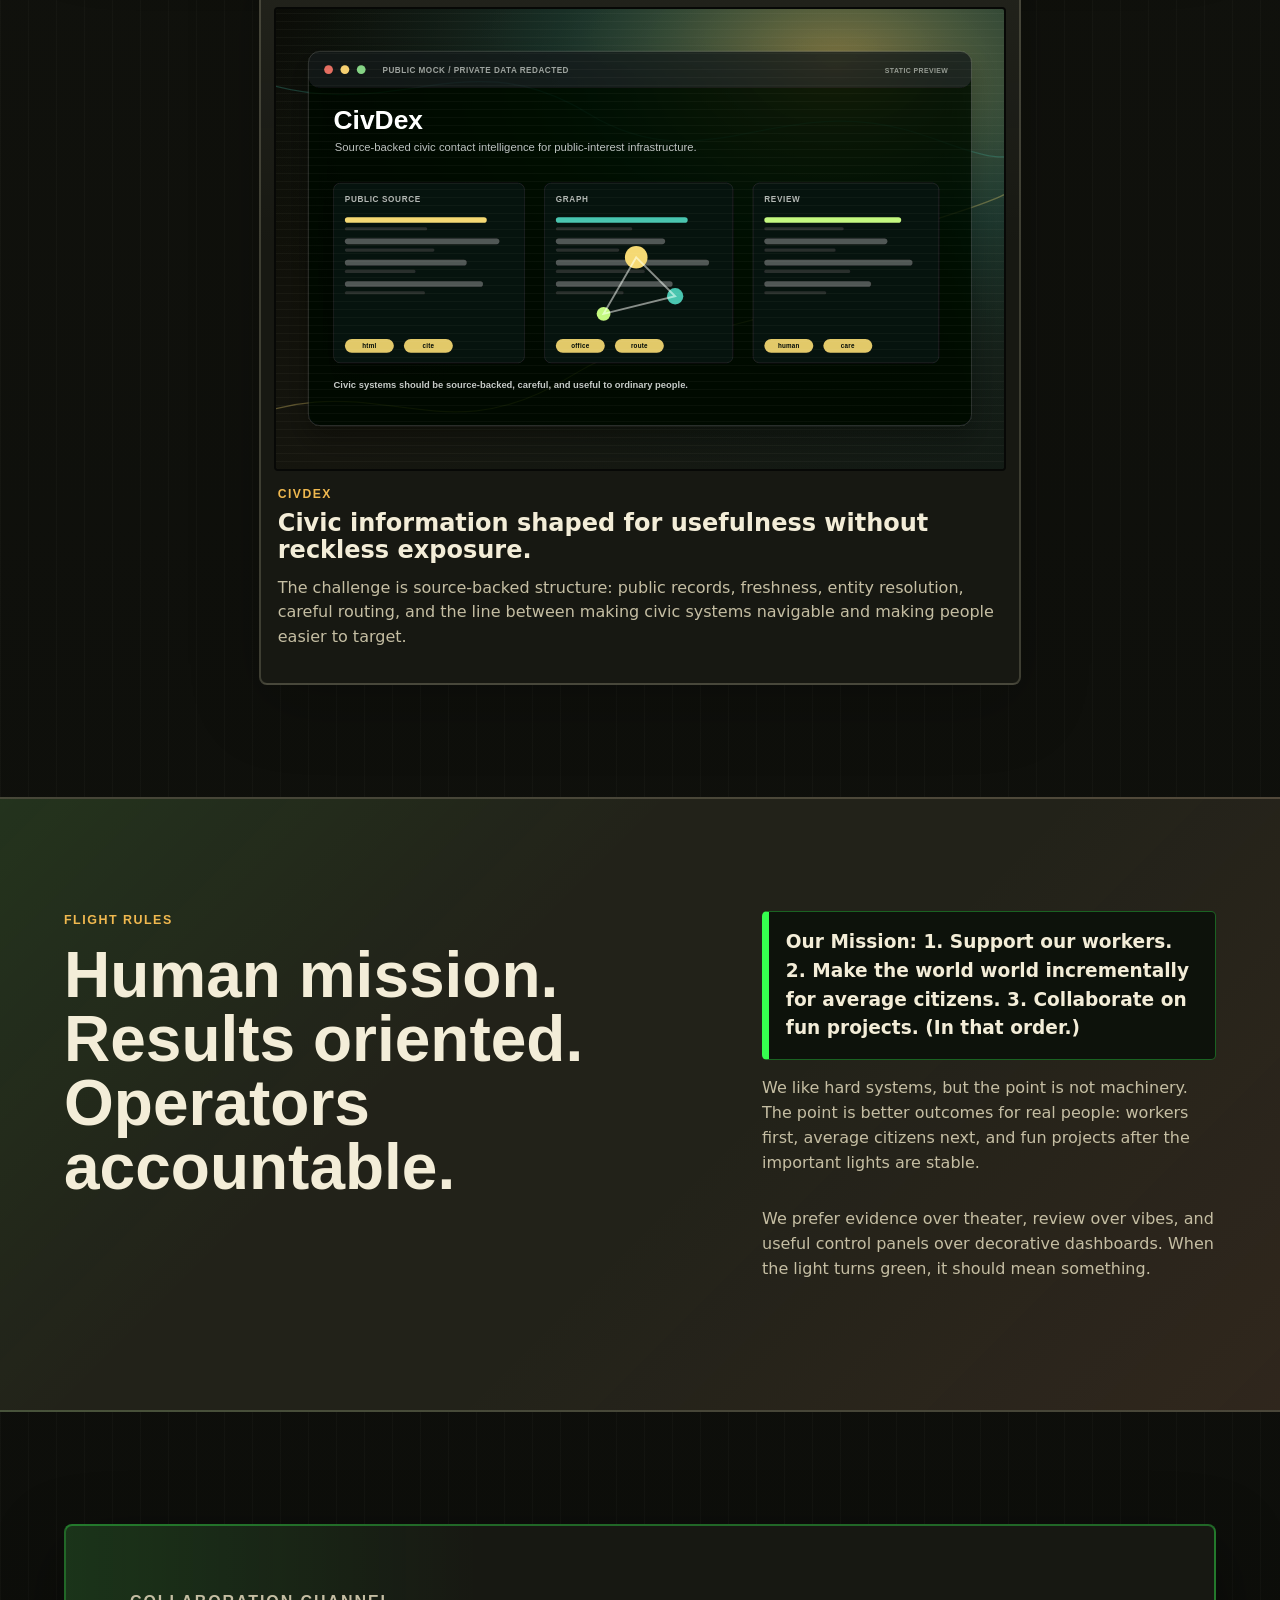
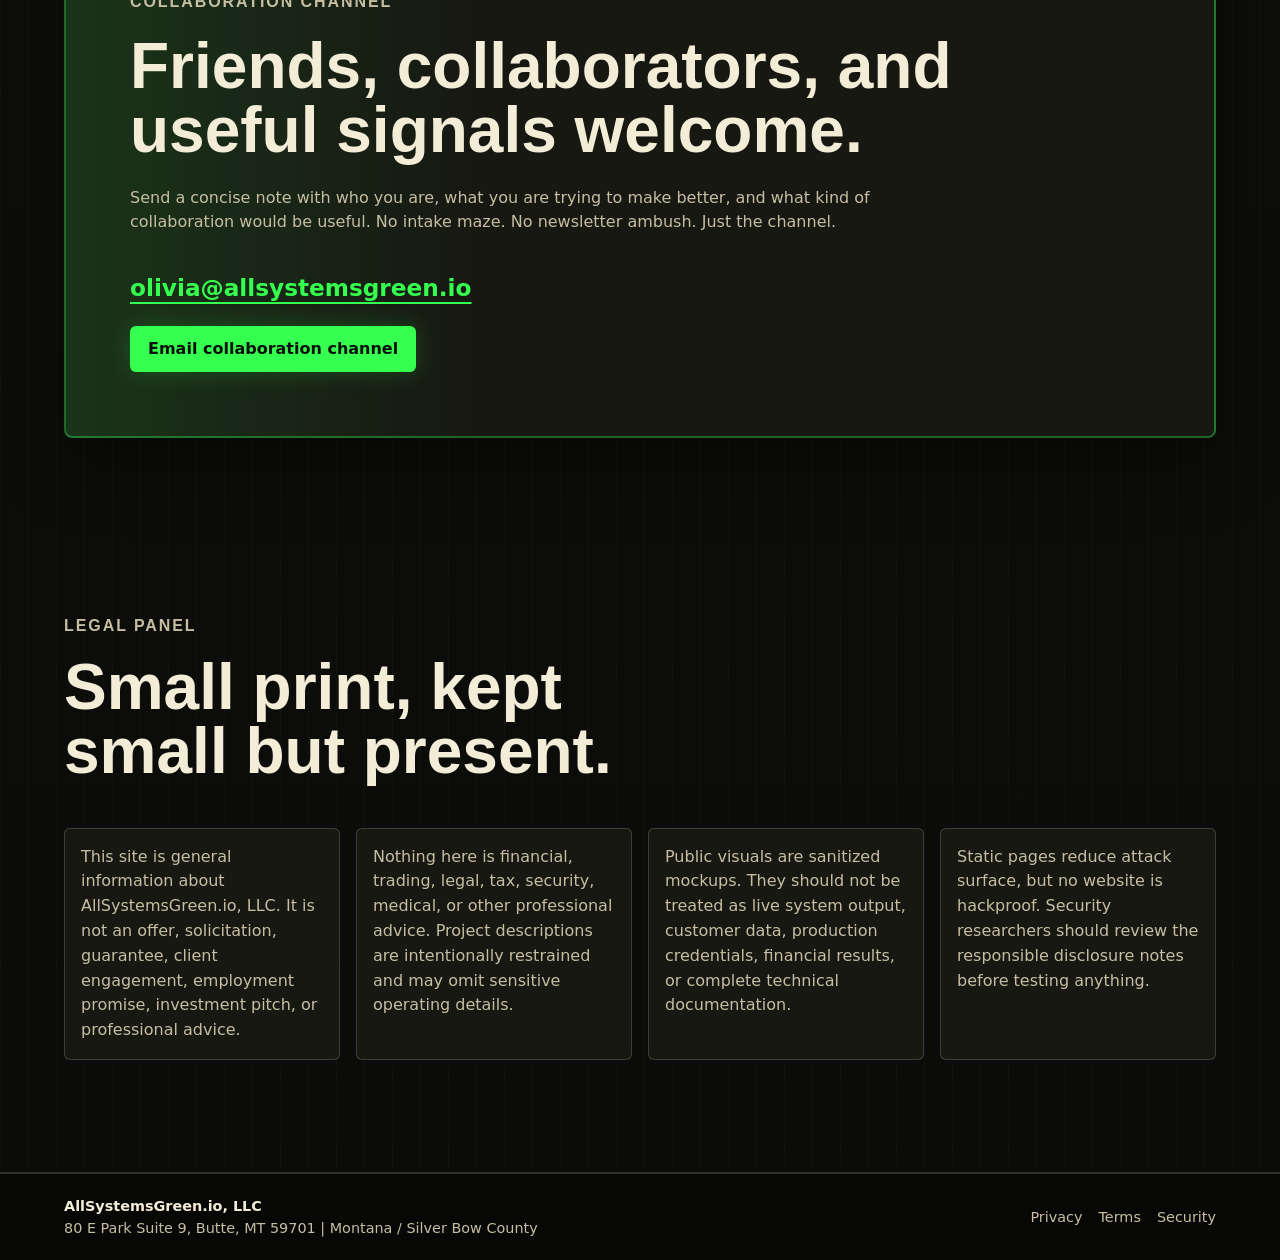
==== commit 11191aac: "Refine ASG logo and contact behavior" ====
--- a/index.html
+++ b/index.html
@@ -53,26 +53,33 @@
             confidence.
           </p>
           <div class="hero-actions" aria-label="Primary actions">
-            <a class="button button-primary" href="mailto:olivia@allsystemsgreen.io?subject=AllSystemsGreen.io%20collaboration">Collaboration channel</a>
+            <a class="button button-primary" href="#contact">Collaboration channel</a>
             <a class="button button-secondary" href="#portfolio">Restricted portfolio</a>
           </div>
         </div>
 
         <div class="hero-panel" aria-hidden="true">
-          <div class="panel-row">
-            <span>POWER</span>
-            <i class="lamp lamp-green"></i>
+          <div class="panel-heading">
+            <span>GO / NO-GO</span>
+            <b>ASG LOOP</b>
           </div>
           <div class="panel-row">
             <span>HUMAN MISSION</span>
-            <i class="lamp lamp-green"></i>
-          </div>
-          <div class="panel-row">
-            <span>RESULTS</span>
-            <i class="lamp lamp-amber"></i>
-          </div>
-          <div class="panel-meter"><span></span></div>
-          <div class="panel-readout">SYSTEMS GREEN</div>
+            <b class="go-state">GO</b>
+          </div>
+          <div class="panel-row">
+            <span>WORKER SUPPORT</span>
+            <b class="go-state">GO</b>
+          </div>
+          <div class="panel-row">
+            <span>RESULTS REQUIRED</span>
+            <b class="go-state">GO</b>
+          </div>
+          <div class="panel-row">
+            <span>PUBLIC DETAIL</span>
+            <b class="hold-state">LIMITED</b>
+          </div>
+          <div class="panel-readout">COLLAB CHANNEL OPEN</div>
         </div>
       </section>
 
@@ -217,7 +224,8 @@
             Send a concise note with who you are, what you are trying to make better, and what kind of
             collaboration would be useful. No intake maze. No newsletter ambush. Just the channel.
           </p>
-          <a class="button button-primary" href="mailto:olivia@allsystemsgreen.io?subject=AllSystemsGreen.io%20collaboration">Collaboration channel</a>
+          <a class="contact-email" href="mailto:olivia@allsystemsgreen.io?subject=AllSystemsGreen.io%20collaboration">olivia@allsystemsgreen.io</a>
+          <a class="button button-primary" href="mailto:olivia@allsystemsgreen.io?subject=AllSystemsGreen.io%20collaboration">Email collaboration channel</a>
         </div>
       </section>
 
--- a/assets/css/styles.css
+++ b/assets/css/styles.css
@@ -9,8 +9,8 @@
   --dim: rgba(243, 237, 216, 0.68);
   --line: rgba(221, 212, 182, 0.2);
   --line-strong: rgba(221, 212, 182, 0.34);
-  --green: #b9ff5a;
-  --green-deep: #214d16;
+  --green: #35ff4f;
+  --green-deep: #0f7a28;
   --amber: #f0b84f;
   --red: #d45d4c;
   --steel: #77705d;
@@ -102,7 +102,7 @@
   display: block;
   width: 2.55rem;
   aspect-ratio: 1;
-  filter: drop-shadow(0 0 10px rgba(185, 255, 90, 0.18));
+  filter: drop-shadow(0 0 10px rgba(53, 255, 79, 0.2));
 }
 
 .brand-name,
@@ -194,12 +194,12 @@
   pointer-events: none;
 }
 
+.panel-heading,
 .panel-row {
   display: flex;
   align-items: center;
   justify-content: space-between;
   gap: 1rem;
-  min-height: 3.1rem;
   padding: 0.65rem 0.75rem;
   border: 1px solid var(--line);
   border-radius: 5px;
@@ -212,42 +212,45 @@
   text-transform: uppercase;
 }
 
-.lamp {
-  width: 1.35rem;
-  aspect-ratio: 1;
-  border: 3px solid #070806;
-  border-radius: 50%;
-  box-shadow: inset 0 2px 8px rgba(255, 255, 255, 0.22), 0 0 16px rgba(0, 0, 0, 0.5);
-}
-
-.lamp-green {
-  background: radial-gradient(circle at 34% 28%, #f5ffd9 0 12%, var(--green) 32%, #248c1c 100%);
-  box-shadow: 0 0 18px rgba(185, 255, 90, 0.5);
-}
-
-.lamp-amber {
-  background: radial-gradient(circle at 34% 28%, #fff0c8 0 12%, var(--amber) 34%, #845012 100%);
-}
-
-.panel-meter {
-  height: 1rem;
-  padding: 3px;
-  border: 1px solid var(--steel);
-  border-radius: 999px;
-  background: #070806;
-}
-
-.panel-meter span {
-  display: block;
-  width: 74%;
-  height: 100%;
-  border-radius: inherit;
-  background: linear-gradient(90deg, var(--red), var(--amber), var(--green));
+.panel-heading {
+  min-height: 2.6rem;
+  border-color: rgba(240, 184, 79, 0.32);
+  color: var(--amber);
+}
+
+.panel-heading b,
+.panel-row b {
+  color: var(--paper);
+  font-size: 0.78rem;
+  font-weight: 900;
+}
+
+.panel-row {
+  min-height: 3.1rem;
+}
+
+.panel-row b {
+  min-width: 5.3rem;
+  padding: 0.28rem 0.45rem;
+  border-radius: 4px;
+  text-align: center;
+}
+
+.go-state {
+  background: var(--green);
+  color: #071008 !important;
+  box-shadow: 0 0 18px rgba(53, 255, 79, 0.35);
+}
+
+.hold-state {
+  border: 1px solid rgba(240, 184, 79, 0.46);
+  background: rgba(240, 184, 79, 0.13);
+  color: var(--amber) !important;
 }
 
 .panel-readout {
   padding: 1rem 0.9rem;
-  border: 1px solid rgba(185, 255, 90, 0.4);
+  border: 1px solid rgba(53, 255, 79, 0.44);
   border-radius: 5px;
   background: #091009;
   color: var(--green);
@@ -256,7 +259,7 @@
   font-weight: 800;
   letter-spacing: 0.06em;
   text-align: center;
-  text-shadow: 0 0 14px rgba(185, 255, 90, 0.35);
+  text-shadow: 0 0 14px rgba(53, 255, 79, 0.38);
 }
 
 .eyebrow {
@@ -323,7 +326,7 @@
   max-width: 51rem;
   margin: 0;
   padding: 1rem 1.05rem;
-  border: 1px solid rgba(185, 255, 90, 0.34);
+  border: 1px solid rgba(53, 255, 79, 0.34);
   border-left: 7px solid var(--green);
   border-radius: 5px;
   background: #0d120b;
@@ -360,7 +363,7 @@
 .button-primary {
   background: var(--green);
   color: #071008;
-  box-shadow: 0 0 24px rgba(185, 255, 90, 0.18);
+  box-shadow: 0 0 24px rgba(53, 255, 79, 0.2);
 }
 
 .button-secondary {
@@ -371,6 +374,12 @@
 
 .section {
   padding: clamp(4rem, 9vw, 7rem) clamp(1rem, 5vw, 4rem);
+}
+
+#portfolio,
+#flight-rules,
+#contact {
+  scroll-margin-top: 7.25rem;
 }
 
 .section-inner {
@@ -526,7 +535,7 @@
 .flight-rules {
   border-block: 2px solid var(--line);
   background:
-    linear-gradient(135deg, rgba(185, 255, 90, 0.08), transparent 36%),
+    linear-gradient(135deg, rgba(53, 255, 79, 0.08), transparent 36%),
     linear-gradient(315deg, rgba(212, 93, 76, 0.08), transparent 44%),
     var(--panel-2);
 }
@@ -541,10 +550,10 @@
   justify-items: start;
   gap: 0.45rem;
   padding: clamp(2rem, 5vw, 4rem);
-  border: 2px solid rgba(185, 255, 90, 0.32);
+  border: 2px solid rgba(53, 255, 79, 0.34);
   border-radius: 8px;
   background:
-    linear-gradient(90deg, rgba(185, 255, 90, 0.11), transparent 36%),
+    linear-gradient(90deg, rgba(53, 255, 79, 0.12), transparent 36%),
     var(--panel);
   box-shadow: var(--shadow);
 }
@@ -556,6 +565,16 @@
 
 .contact-panel .button {
   margin-top: 0.8rem;
+}
+
+.contact-email {
+  display: inline-flex;
+  margin-top: 0.75rem;
+  color: var(--green);
+  font-size: clamp(1.1rem, 2vw, 1.45rem);
+  font-weight: 900;
+  text-underline-offset: 0.24em;
+  overflow-wrap: anywhere;
 }
 
 .disclosures {
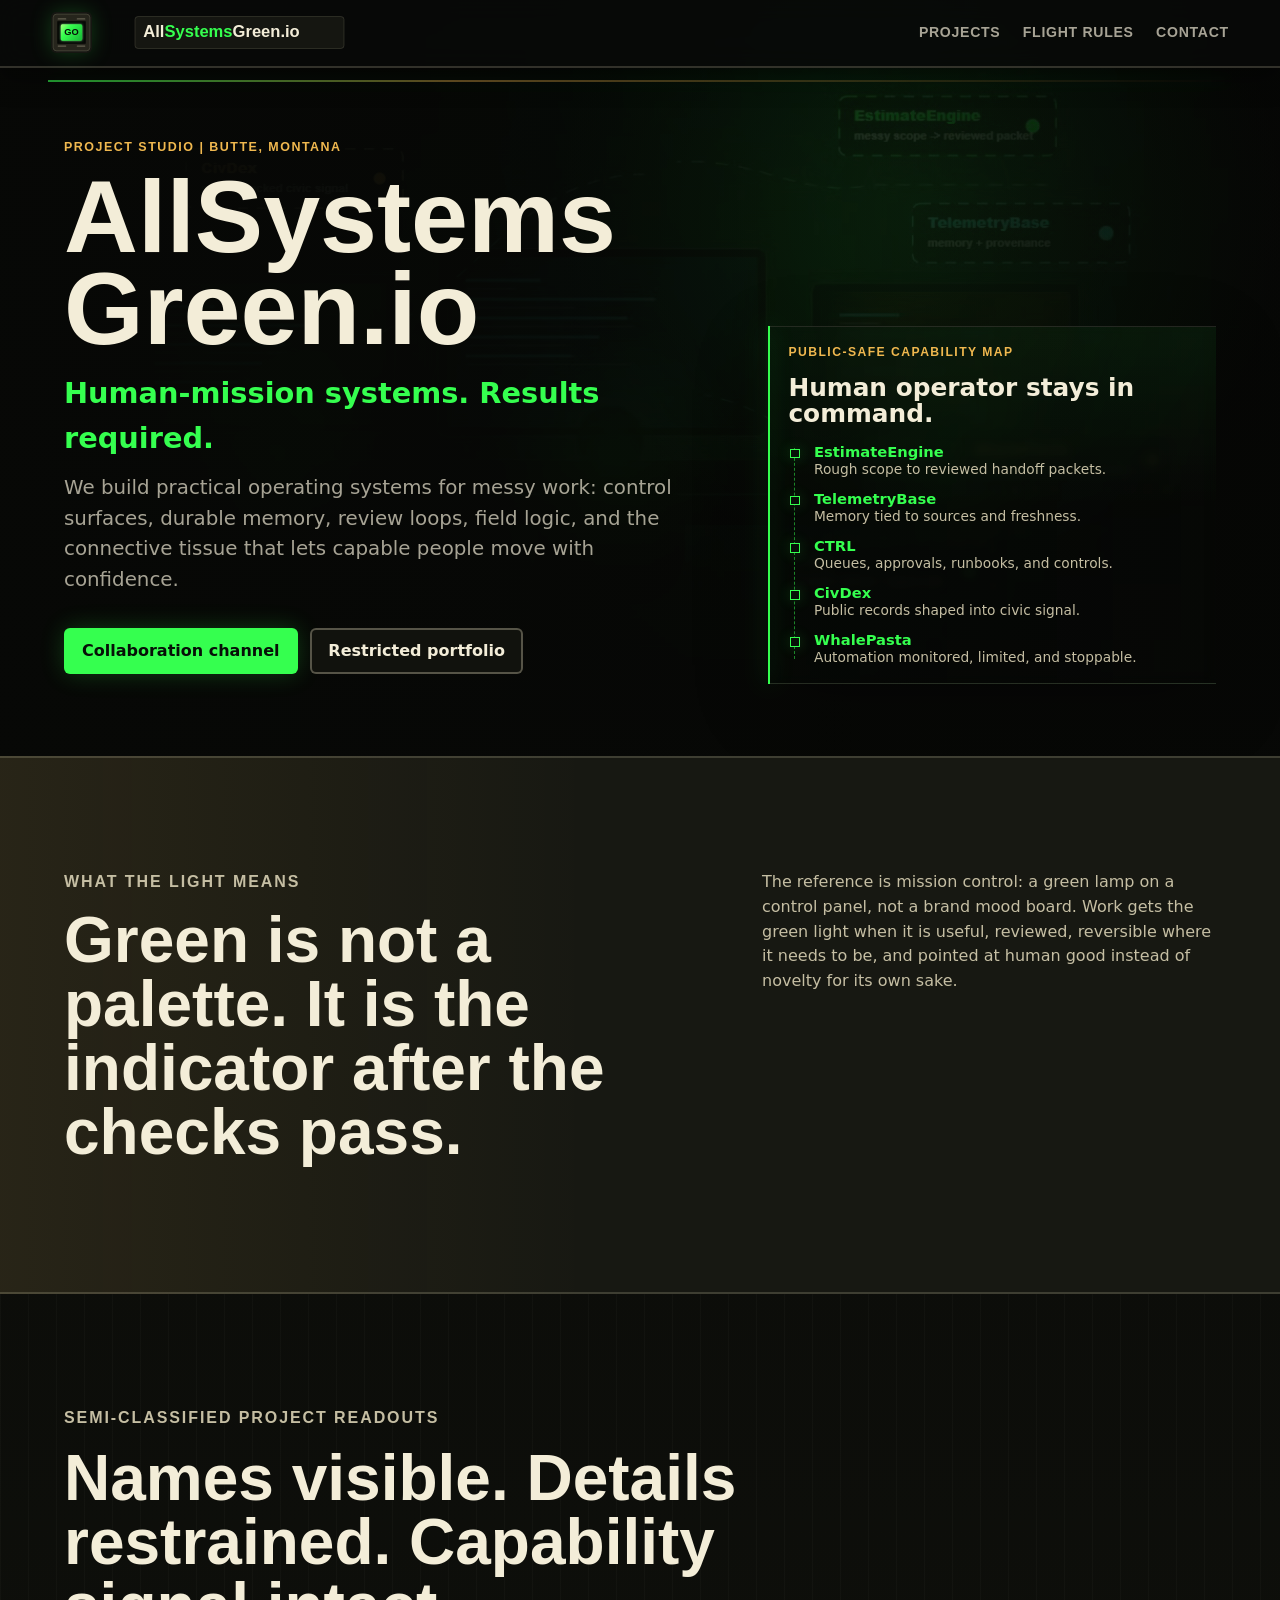
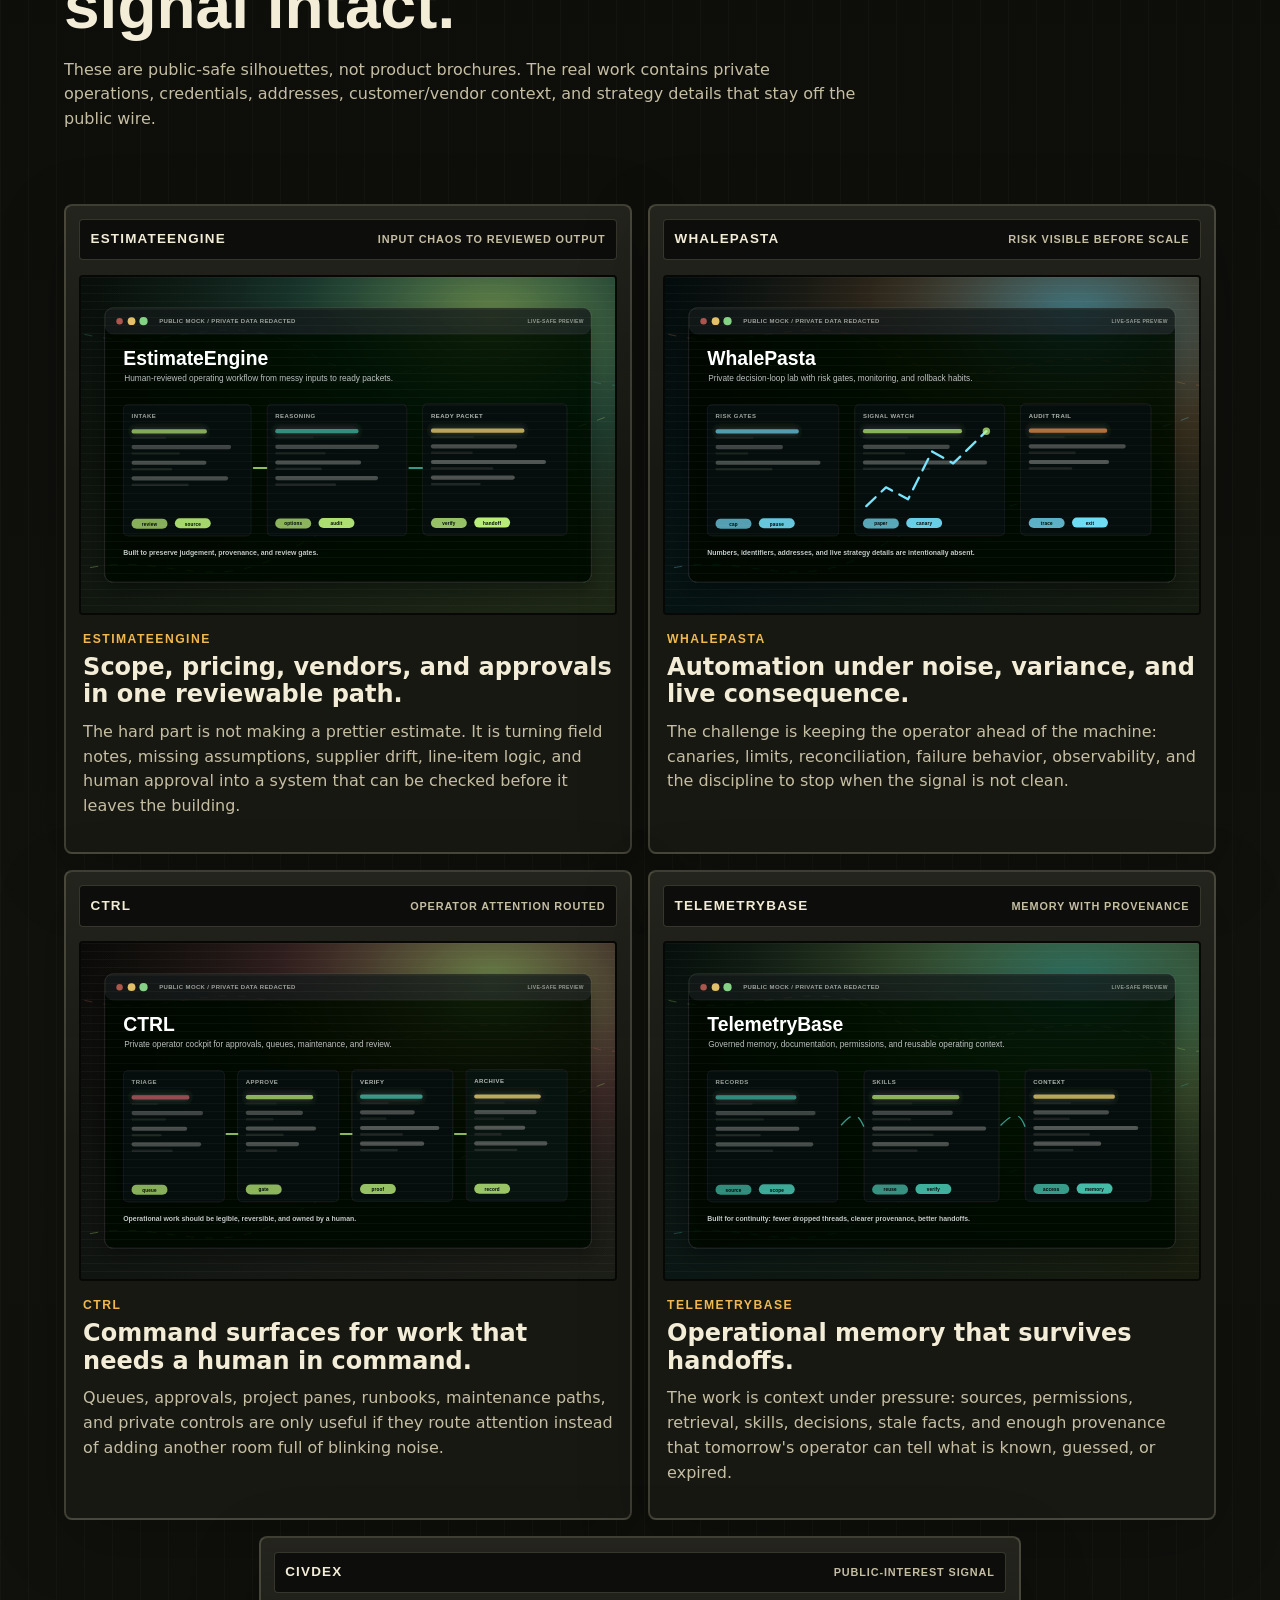
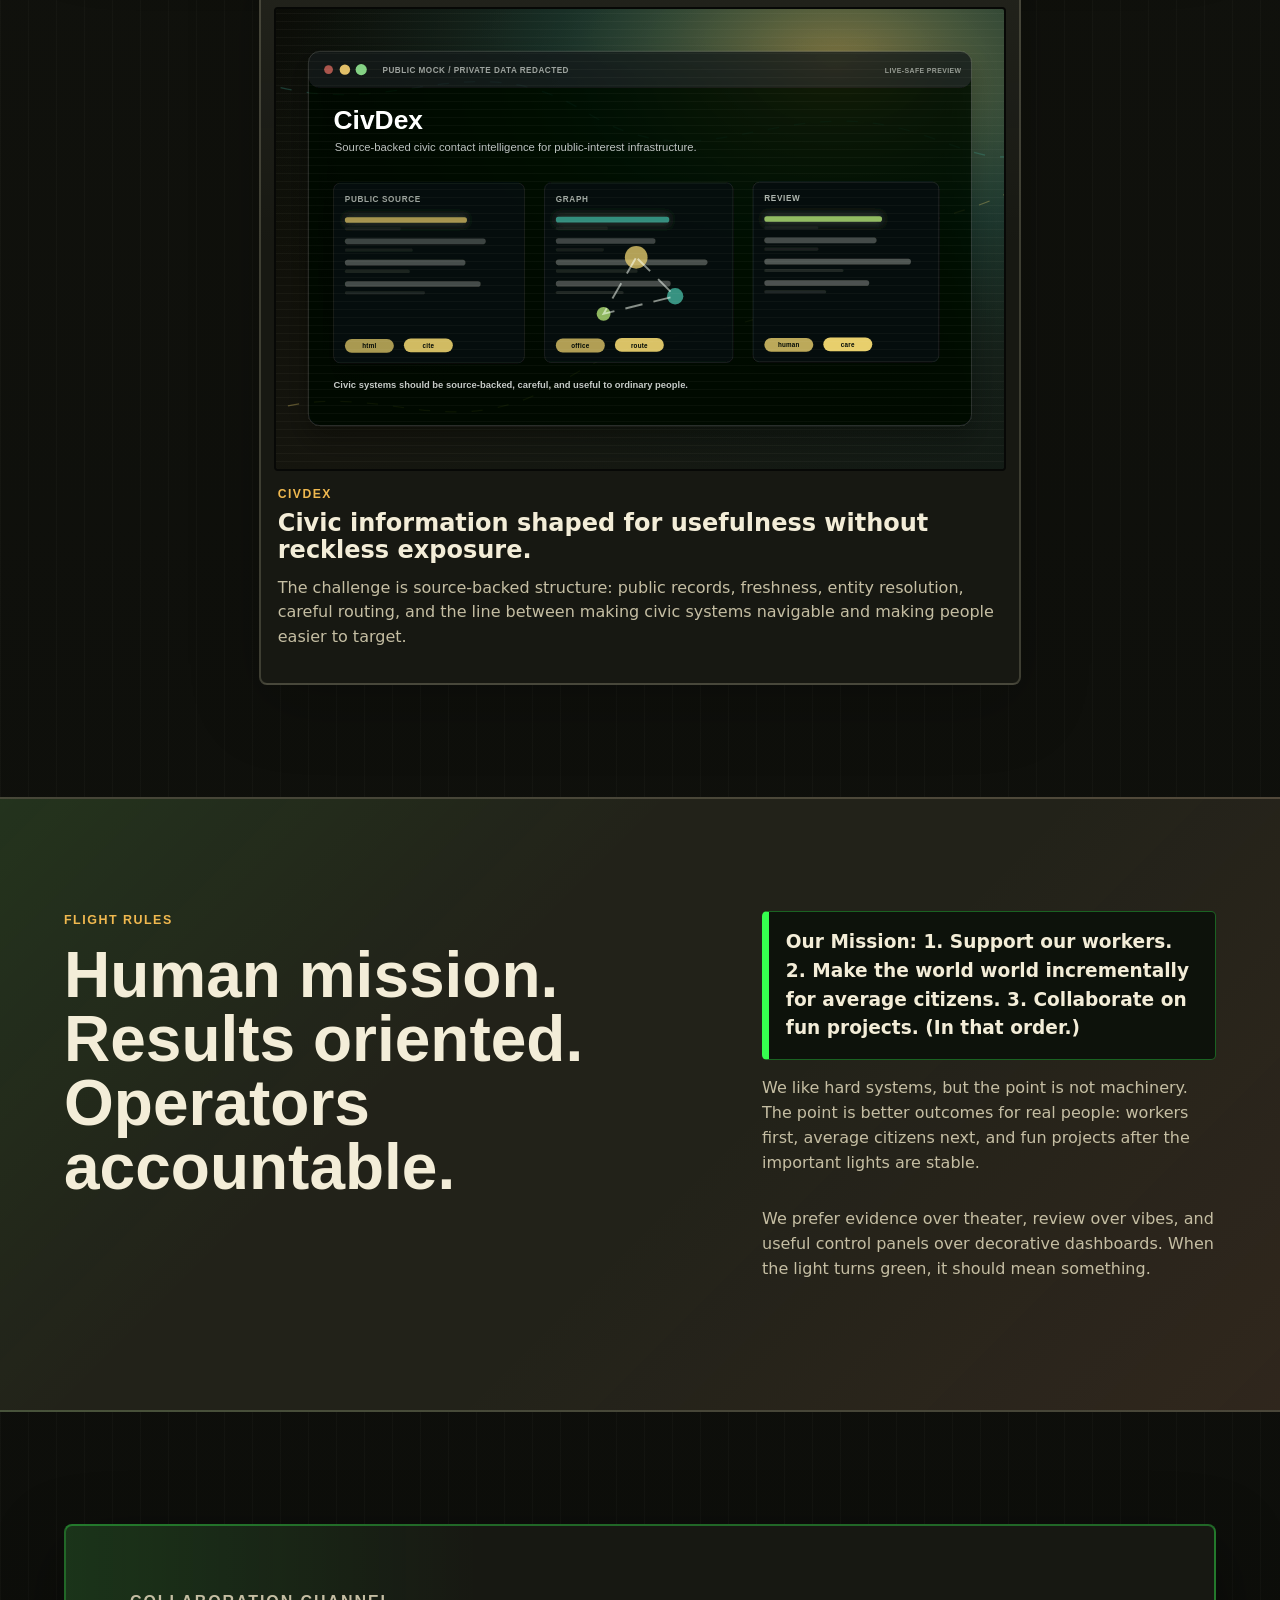
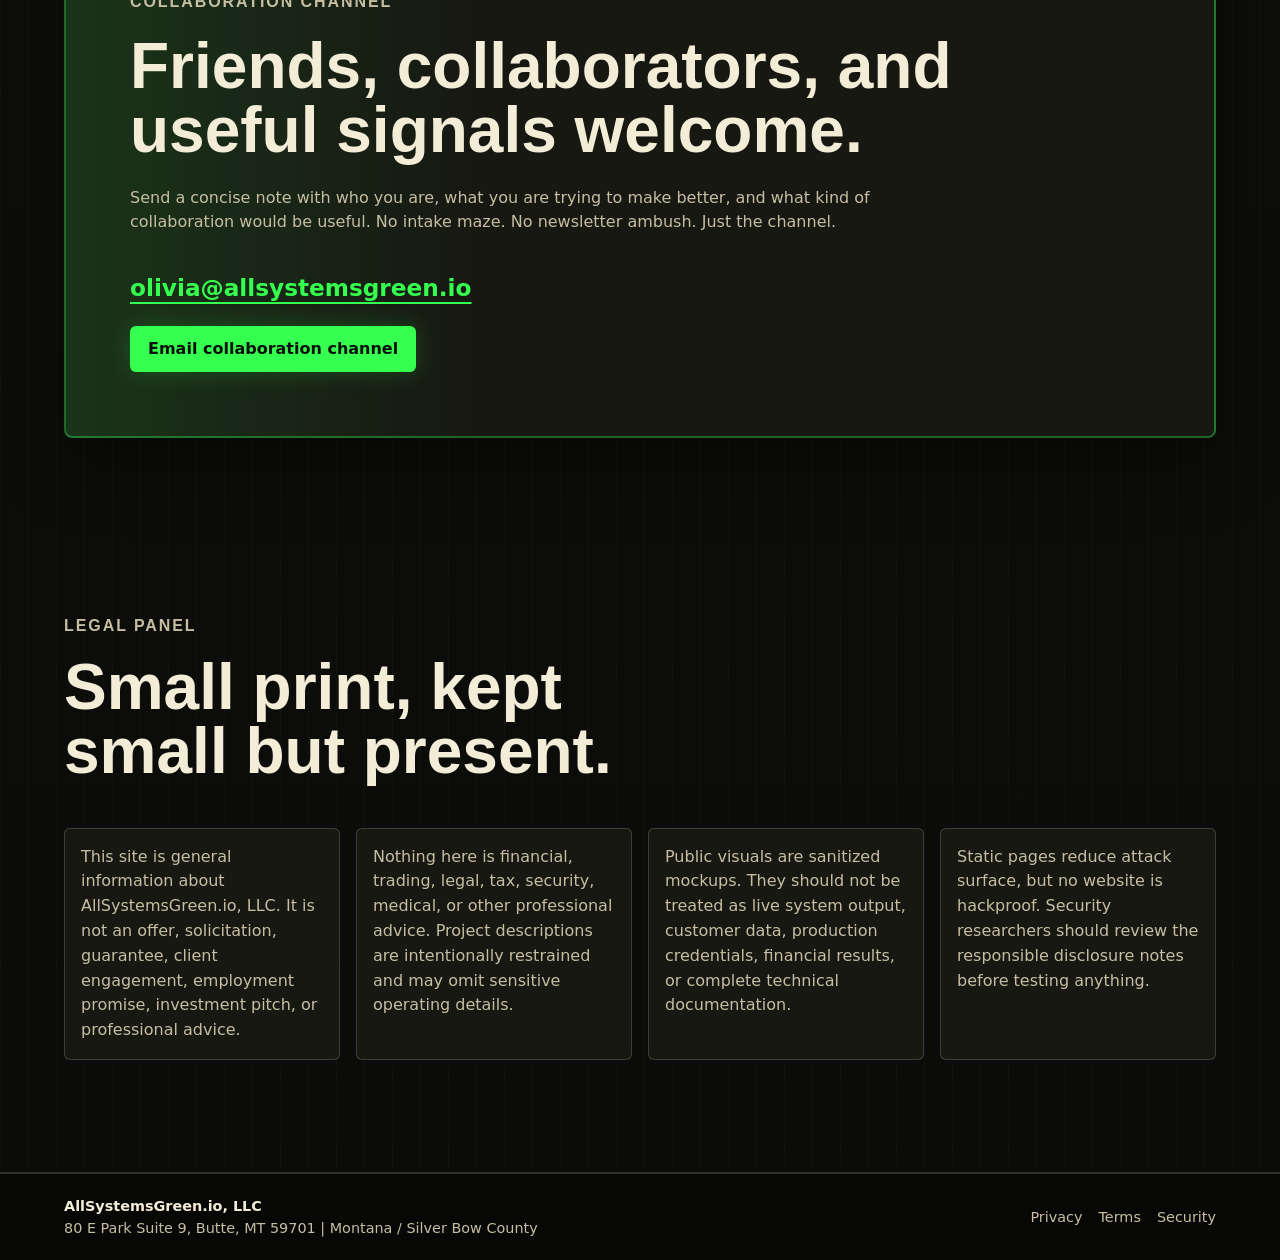
==== commit a2c13bf8: "Replace hero panel with project video treatment" ====
--- a/index.html
+++ b/index.html
@@ -5,7 +5,7 @@
     <meta name="viewport" content="width=device-width, initial-scale=1">
     <meta
       http-equiv="Content-Security-Policy"
-      content="default-src 'self'; script-src 'none'; style-src 'self'; img-src 'self' data:; font-src 'self'; connect-src 'none'; object-src 'none'; base-uri 'self'; form-action 'none'; frame-ancestors 'none'; upgrade-insecure-requests"
+      content="default-src 'self'; script-src 'none'; style-src 'self'; img-src 'self' data:; media-src 'self'; font-src 'self'; connect-src 'none'; object-src 'none'; base-uri 'self'; form-action 'none'; frame-ancestors 'none'; upgrade-insecure-requests"
     >
     <meta name="referrer" content="no-referrer">
     <meta
@@ -43,6 +43,20 @@
 
     <main id="main">
       <section class="hero" aria-labelledby="hero-title">
+        <div class="hero-background" aria-hidden="true">
+          <video
+            class="hero-video"
+            autoplay
+            muted
+            loop
+            playsinline
+            preload="auto"
+            poster="assets/video/asg-hero-poster.jpg"
+          >
+            <source src="assets/video/asg-hero-loop.webm" type="video/webm">
+          </video>
+        </div>
+
         <div class="hero-copy">
           <p class="eyebrow">Project studio | Butte, Montana</p>
           <h1 id="hero-title">AllSystems<wbr>Green.io</h1>
@@ -58,29 +72,32 @@
           </div>
         </div>
 
-        <div class="hero-panel" aria-hidden="true">
-          <div class="panel-heading">
-            <span>GO / NO-GO</span>
-            <b>ASG LOOP</b>
-          </div>
-          <div class="panel-row">
-            <span>HUMAN MISSION</span>
-            <b class="go-state">GO</b>
-          </div>
-          <div class="panel-row">
-            <span>WORKER SUPPORT</span>
-            <b class="go-state">GO</b>
-          </div>
-          <div class="panel-row">
-            <span>RESULTS REQUIRED</span>
-            <b class="go-state">GO</b>
-          </div>
-          <div class="panel-row">
-            <span>PUBLIC DETAIL</span>
-            <b class="hold-state">LIMITED</b>
-          </div>
-          <div class="panel-readout">COLLAB CHANNEL OPEN</div>
-        </div>
+        <aside class="hero-systems" aria-label="Project capability map">
+          <p class="hud-label">Public-safe capability map</p>
+          <p class="hud-core">Human operator stays in command.</p>
+          <ul class="hud-list">
+            <li>
+              <strong>EstimateEngine</strong>
+              <span>Rough scope to reviewed handoff packets.</span>
+            </li>
+            <li>
+              <strong>TelemetryBase</strong>
+              <span>Memory tied to sources and freshness.</span>
+            </li>
+            <li>
+              <strong>CTRL</strong>
+              <span>Queues, approvals, runbooks, and controls.</span>
+            </li>
+            <li>
+              <strong>CivDex</strong>
+              <span>Public records shaped into civic signal.</span>
+            </li>
+            <li>
+              <strong>WhalePasta</strong>
+              <span>Automation monitored, limited, and stoppable.</span>
+            </li>
+          </ul>
+        </aside>
       </section>
 
       <section class="section intro-band" aria-labelledby="operating-title">
@@ -225,7 +242,12 @@
             collaboration would be useful. No intake maze. No newsletter ambush. Just the channel.
           </p>
           <a class="contact-email" href="mailto:olivia@allsystemsgreen.io?subject=AllSystemsGreen.io%20collaboration">olivia@allsystemsgreen.io</a>
-          <a class="button button-primary" href="mailto:olivia@allsystemsgreen.io?subject=AllSystemsGreen.io%20collaboration">Email collaboration channel</a>
+          <a
+            class="button button-primary"
+            href="https://mail.google.com/mail/?view=cm&fs=1&to=olivia%40allsystemsgreen.io&su=AllSystemsGreen.io%20collaboration"
+            target="_blank"
+            rel="noopener noreferrer"
+          >Email collaboration channel</a>
         </div>
       </section>
 
--- a/assets/css/styles.css
+++ b/assets/css/styles.css
@@ -44,6 +44,11 @@
   max-width: 100%;
 }
 
+video {
+  display: block;
+  max-width: 100%;
+}
+
 a {
   color: inherit;
 }
@@ -146,120 +151,166 @@
 .hero {
   position: relative;
   display: grid;
-  grid-template-columns: minmax(0, 1fr) minmax(19rem, 29rem);
+  grid-template-columns: minmax(0, 1fr) minmax(19rem, 28rem);
   gap: clamp(2rem, 6vw, 5rem);
   align-items: center;
   min-height: 84svh;
   padding: clamp(8rem, 13vh, 10rem) clamp(1rem, 5vw, 4rem) clamp(4rem, 8vh, 6rem);
+  isolation: isolate;
   overflow: hidden;
 }
 
 .hero::before {
   content: "";
   position: absolute;
+  inset: 0;
+  z-index: 1;
+  background:
+    linear-gradient(
+      90deg,
+      rgba(7, 8, 6, 0.96) 0%,
+      rgba(7, 8, 6, 0.82) 37%,
+      rgba(7, 8, 6, 0.48) 65%,
+      rgba(7, 8, 6, 0.72) 100%
+    ),
+    radial-gradient(circle at 72% 28%, rgba(53, 255, 79, 0.15), transparent 34%),
+    linear-gradient(180deg, rgba(7, 8, 6, 0.3), rgba(7, 8, 6, 0.84));
+  pointer-events: none;
+}
+
+.hero::after {
+  content: "";
+  position: absolute;
   inset: 5rem clamp(0.8rem, 4vw, 3rem) auto;
-  height: 10px;
-  background: repeating-linear-gradient(
+  z-index: 2;
+  height: 2px;
+  background: linear-gradient(
     90deg,
-    var(--amber) 0 26px,
-    var(--panel-black) 26px 38px
+    rgba(53, 255, 79, 0.86),
+    rgba(240, 184, 79, 0.56) 34%,
+    transparent
   );
-  opacity: 0.8;
+  box-shadow: 0 0 18px rgba(53, 255, 79, 0.16);
+  opacity: 0.78;
+  pointer-events: none;
+}
+
+.hero-background {
+  position: absolute;
+  inset: 0;
+  z-index: 0;
+  background:
+    linear-gradient(135deg, rgba(53, 255, 79, 0.08), transparent 44%),
+    #050704;
+}
+
+.hero-video {
+  width: 100%;
+  height: 100%;
+  object-fit: cover;
+  object-position: center;
+  opacity: 0.9;
+  filter: saturate(1.04) contrast(1.08);
 }
 
 .hero-copy {
+  position: relative;
+  z-index: 3;
   max-width: 58rem;
 }
 
-.hero-panel {
+.hero-systems {
   position: relative;
-  order: 2;
-  display: grid;
-  gap: 1rem;
-  padding: clamp(1.2rem, 3vw, 1.6rem);
-  border: 2px solid var(--line-strong);
-  border-radius: 8px;
+  z-index: 3;
+  display: grid;
+  gap: 0.85rem;
+  align-self: end;
+  padding: 1rem 1rem 1rem 1.15rem;
+  border-left: 2px solid rgba(53, 255, 79, 0.48);
+  border-top: 1px solid rgba(243, 237, 216, 0.13);
+  border-bottom: 1px solid rgba(243, 237, 216, 0.13);
   background:
-    linear-gradient(180deg, rgba(243, 237, 216, 0.07), transparent 38%),
-    var(--panel);
-  box-shadow: var(--shadow);
-}
-
-.hero-panel::before {
+    linear-gradient(90deg, rgba(5, 8, 5, 0.58), rgba(5, 8, 5, 0.2)),
+    linear-gradient(180deg, rgba(53, 255, 79, 0.08), transparent 50%);
+  backdrop-filter: blur(5px);
+  box-shadow: 0 22px 70px rgba(0, 0, 0, 0.24);
+}
+
+.hero-systems::before {
   content: "";
   position: absolute;
-  inset: 0.55rem;
-  border: 1px solid rgba(9, 10, 8, 0.9);
-  border-radius: 5px;
+  inset: -1px auto -1px -2px;
+  width: 2px;
+  background: var(--green);
+  box-shadow: 0 0 22px rgba(53, 255, 79, 0.42);
   pointer-events: none;
 }
 
-.panel-heading,
-.panel-row {
-  display: flex;
-  align-items: center;
-  justify-content: space-between;
-  gap: 1rem;
-  padding: 0.65rem 0.75rem;
-  border: 1px solid var(--line);
-  border-radius: 5px;
-  background: #10110d;
-  color: var(--muted);
+.hud-label {
+  margin: 0;
+  color: var(--amber);
   font-family: "Arial Narrow", "Roboto Condensed", "Segoe UI", sans-serif;
-  font-size: 0.82rem;
-  font-weight: 800;
+  font-size: 0.76rem;
+  font-weight: 900;
   letter-spacing: 0.12em;
   text-transform: uppercase;
 }
 
-.panel-heading {
-  min-height: 2.6rem;
-  border-color: rgba(240, 184, 79, 0.32);
-  color: var(--amber);
-}
-
-.panel-heading b,
-.panel-row b {
+.hud-core {
+  margin: 0;
   color: var(--paper);
-  font-size: 0.78rem;
-  font-weight: 900;
-}
-
-.panel-row {
-  min-height: 3.1rem;
-}
-
-.panel-row b {
-  min-width: 5.3rem;
-  padding: 0.28rem 0.45rem;
-  border-radius: 4px;
-  text-align: center;
-}
-
-.go-state {
-  background: var(--green);
-  color: #071008 !important;
-  box-shadow: 0 0 18px rgba(53, 255, 79, 0.35);
-}
-
-.hold-state {
-  border: 1px solid rgba(240, 184, 79, 0.46);
-  background: rgba(240, 184, 79, 0.13);
-  color: var(--amber) !important;
-}
-
-.panel-readout {
-  padding: 1rem 0.9rem;
-  border: 1px solid rgba(53, 255, 79, 0.44);
-  border-radius: 5px;
-  background: #091009;
+  font-size: clamp(1.18rem, 2vw, 1.55rem);
+  font-weight: 850;
+  line-height: 1.05;
+}
+
+.hud-list {
+  position: relative;
+  display: grid;
+  gap: 0.7rem;
+  margin: 0;
+  padding: 0.1rem 0 0 1.05rem;
+  list-style: none;
+}
+
+.hud-list::before {
+  content: "";
+  position: absolute;
+  top: 0.46rem;
+  bottom: 0.48rem;
+  left: 0.32rem;
+  border-left: 1px dashed rgba(53, 255, 79, 0.5);
+}
+
+.hud-list li {
+  position: relative;
+  display: grid;
+  gap: 0.08rem;
+  padding-left: 0.55rem;
+}
+
+.hud-list li::before {
+  content: "";
+  position: absolute;
+  left: -0.92rem;
+  top: 0.38rem;
+  width: 0.48rem;
+  height: 0.48rem;
+  border: 1px solid var(--green);
+  background: #071008;
+  box-shadow: 0 0 14px rgba(53, 255, 79, 0.24);
+}
+
+.hud-list strong {
   color: var(--green);
-  font-family: "Lucida Console", Consolas, monospace;
-  font-size: clamp(1.25rem, 3vw, 1.65rem);
-  font-weight: 800;
-  letter-spacing: 0.06em;
-  text-align: center;
-  text-shadow: 0 0 14px rgba(53, 255, 79, 0.38);
+  font-size: 0.92rem;
+  line-height: 1.16;
+}
+
+.hud-list span {
+  color: var(--muted);
+  font-size: 0.86rem;
+  line-height: 1.28;
 }
 
 .eyebrow {
@@ -432,6 +483,7 @@
 }
 
 .project-card {
+  position: relative;
   grid-column: span 3;
   display: grid;
   align-content: start;
@@ -443,6 +495,26 @@
     linear-gradient(180deg, rgba(243, 237, 216, 0.055), transparent 42%),
     var(--panel);
   box-shadow: 0 20px 70px rgba(0, 0, 0, 0.22);
+  overflow: hidden;
+  transition: border-color 180ms ease, box-shadow 180ms ease, transform 180ms ease;
+}
+
+.project-card::before {
+  content: "";
+  position: absolute;
+  inset: -2px;
+  border: 1px solid rgba(53, 255, 79, 0.12);
+  border-radius: inherit;
+  opacity: 0.46;
+  pointer-events: none;
+  animation: cardSignal 8s ease-in-out infinite;
+}
+
+.project-card:hover,
+.project-card:focus-within {
+  border-color: rgba(53, 255, 79, 0.34);
+  box-shadow: 0 26px 82px rgba(0, 0, 0, 0.34), 0 0 28px rgba(53, 255, 79, 0.08);
+  transform: translateY(-2px);
 }
 
 .project-card:nth-child(5) {
@@ -479,6 +551,7 @@
 
 .screen-frame {
   position: relative;
+  isolation: isolate;
   overflow: hidden;
   border: 2px solid #070806;
   border-radius: 4px;
@@ -487,19 +560,42 @@
   aspect-ratio: 1.58;
 }
 
+.screen-frame::before {
+  content: "";
+  position: absolute;
+  inset: -18% -55%;
+  z-index: 2;
+  background: linear-gradient(
+    100deg,
+    transparent 33%,
+    rgba(53, 255, 79, 0.12) 47%,
+    rgba(240, 184, 79, 0.1) 50%,
+    transparent 64%
+  );
+  mix-blend-mode: screen;
+  opacity: 0;
+  pointer-events: none;
+  transform: translateX(-38%) skewX(-12deg);
+  animation: frameSweep 7.4s ease-in-out infinite;
+}
+
 .screen-frame::after {
   content: "";
   position: absolute;
   inset: 0;
+  z-index: 1;
   background: repeating-linear-gradient(
     0deg,
     transparent 0 7px,
     rgba(243, 237, 216, 0.035) 7px 8px
   );
+  animation: scanlineDrift 11s linear infinite;
   pointer-events: none;
 }
 
 .screen-frame img {
+  position: relative;
+  z-index: 0;
   width: 100%;
   height: 100%;
   object-fit: cover;
@@ -672,6 +768,41 @@
   }
 }
 
+@keyframes cardSignal {
+  0%,
+  100% {
+    opacity: 0.2;
+  }
+  42% {
+    opacity: 0.62;
+  }
+  53% {
+    opacity: 0.34;
+  }
+}
+
+@keyframes frameSweep {
+  0%,
+  20% {
+    opacity: 0;
+    transform: translateX(-38%) skewX(-12deg);
+  }
+  32% {
+    opacity: 0.92;
+  }
+  50%,
+  100% {
+    opacity: 0;
+    transform: translateX(38%) skewX(-12deg);
+  }
+}
+
+@keyframes scanlineDrift {
+  to {
+    background-position: 0 24px;
+  }
+}
+
 @media (max-width: 980px) {
   .hero {
     grid-template-columns: 1fr;
@@ -679,9 +810,14 @@
     padding-top: 9rem;
   }
 
-  .hero-panel {
-    order: 2;
-    max-width: 32rem;
+  .hero::before {
+    background:
+      linear-gradient(180deg, rgba(7, 8, 6, 0.92), rgba(7, 8, 6, 0.72)),
+      radial-gradient(circle at 65% 20%, rgba(53, 255, 79, 0.14), transparent 40%);
+  }
+
+  .hero-systems {
+    max-width: 38rem;
   }
 }
 
@@ -736,8 +872,12 @@
     width: 100%;
   }
 
-  .hero-panel {
-    gap: 0.72rem;
+  .hero-video {
+    object-position: 58% center;
+  }
+
+  .hero-systems {
+    padding: 0.9rem 0.85rem 0.9rem 1rem;
   }
 
   .panel-label {
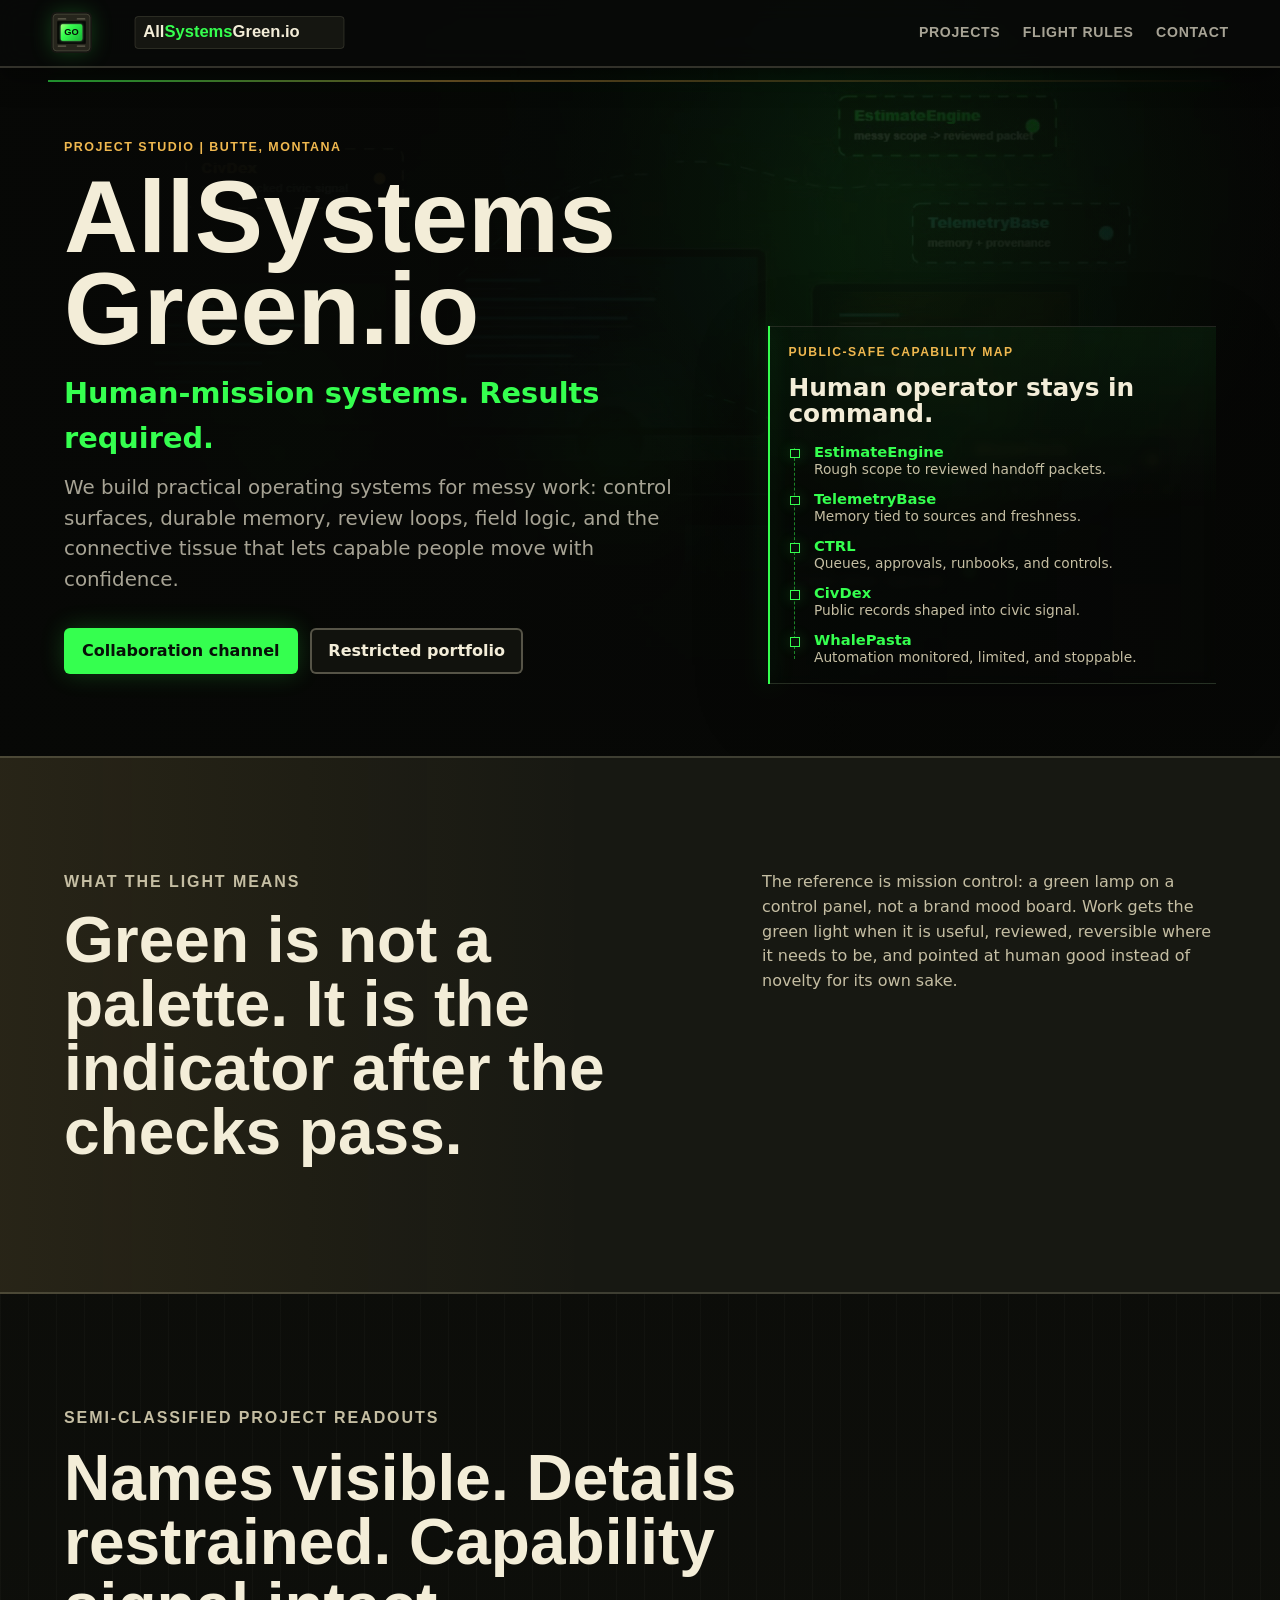
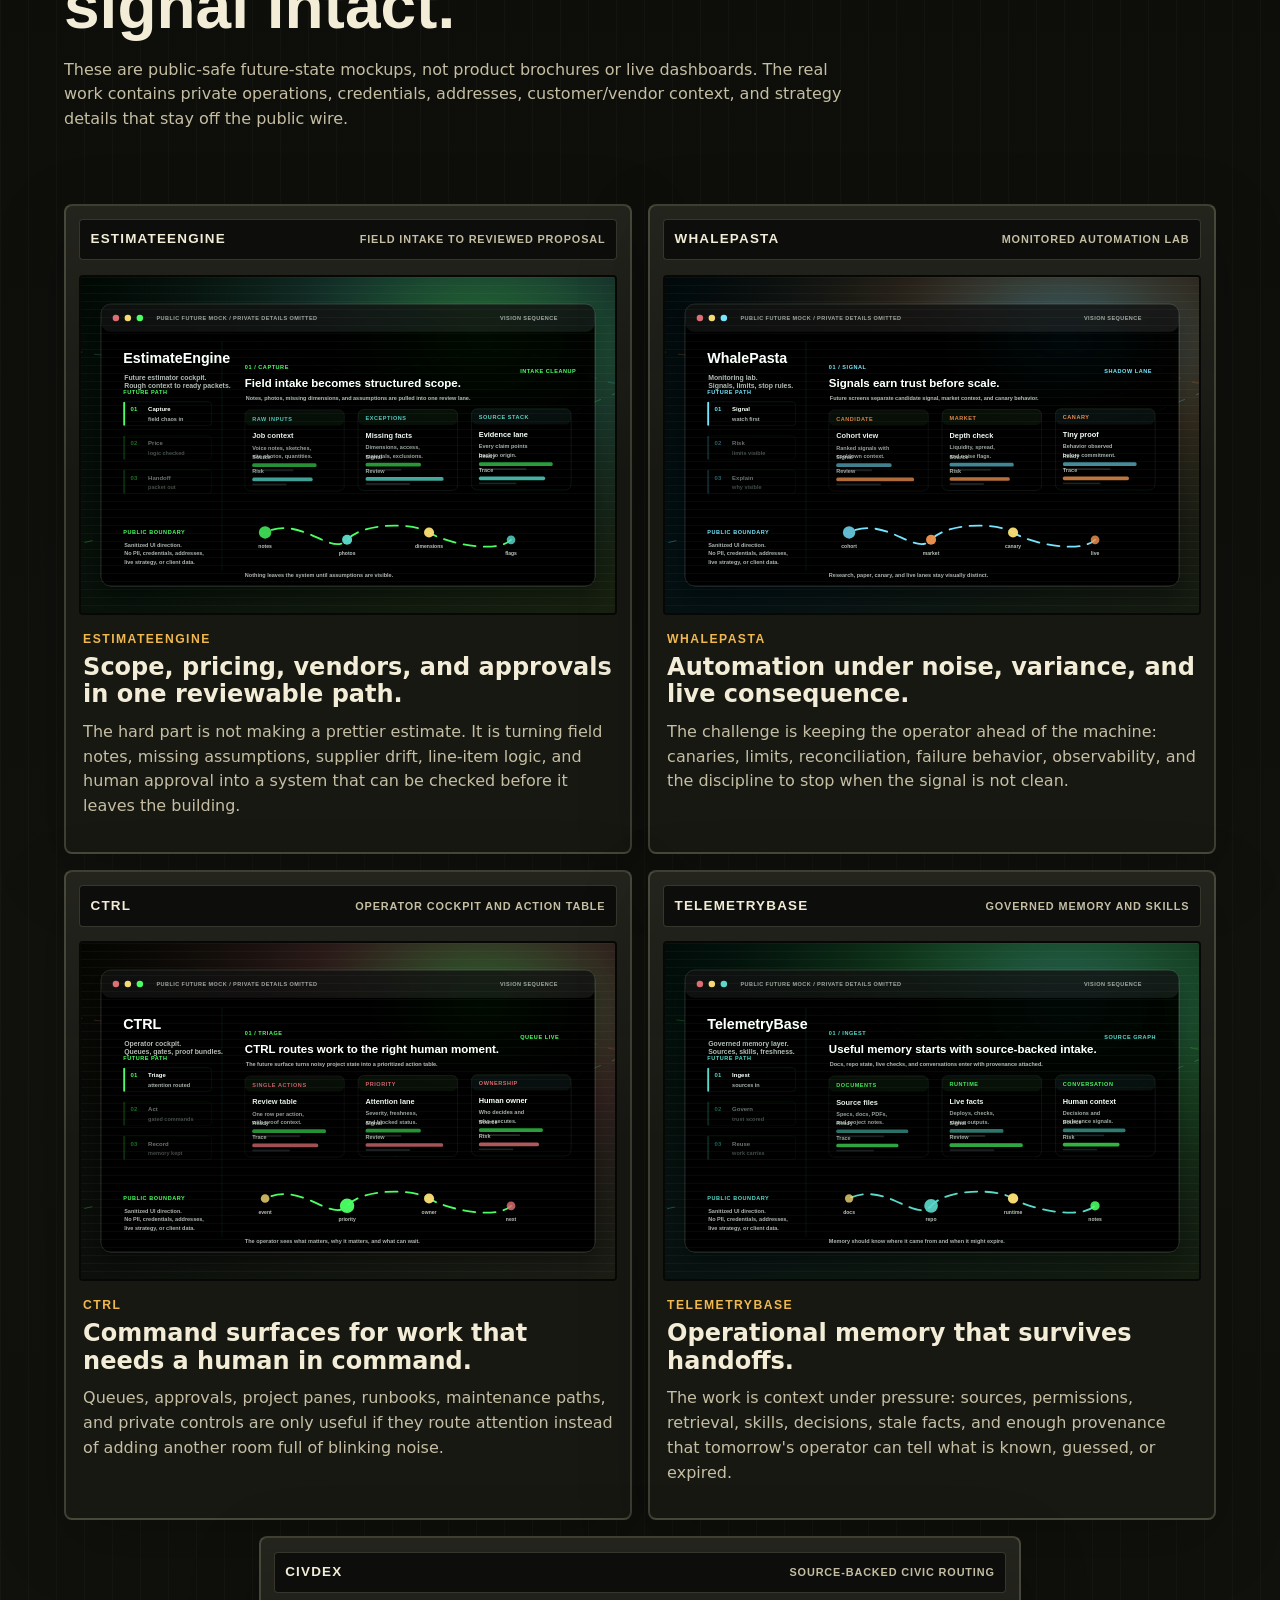
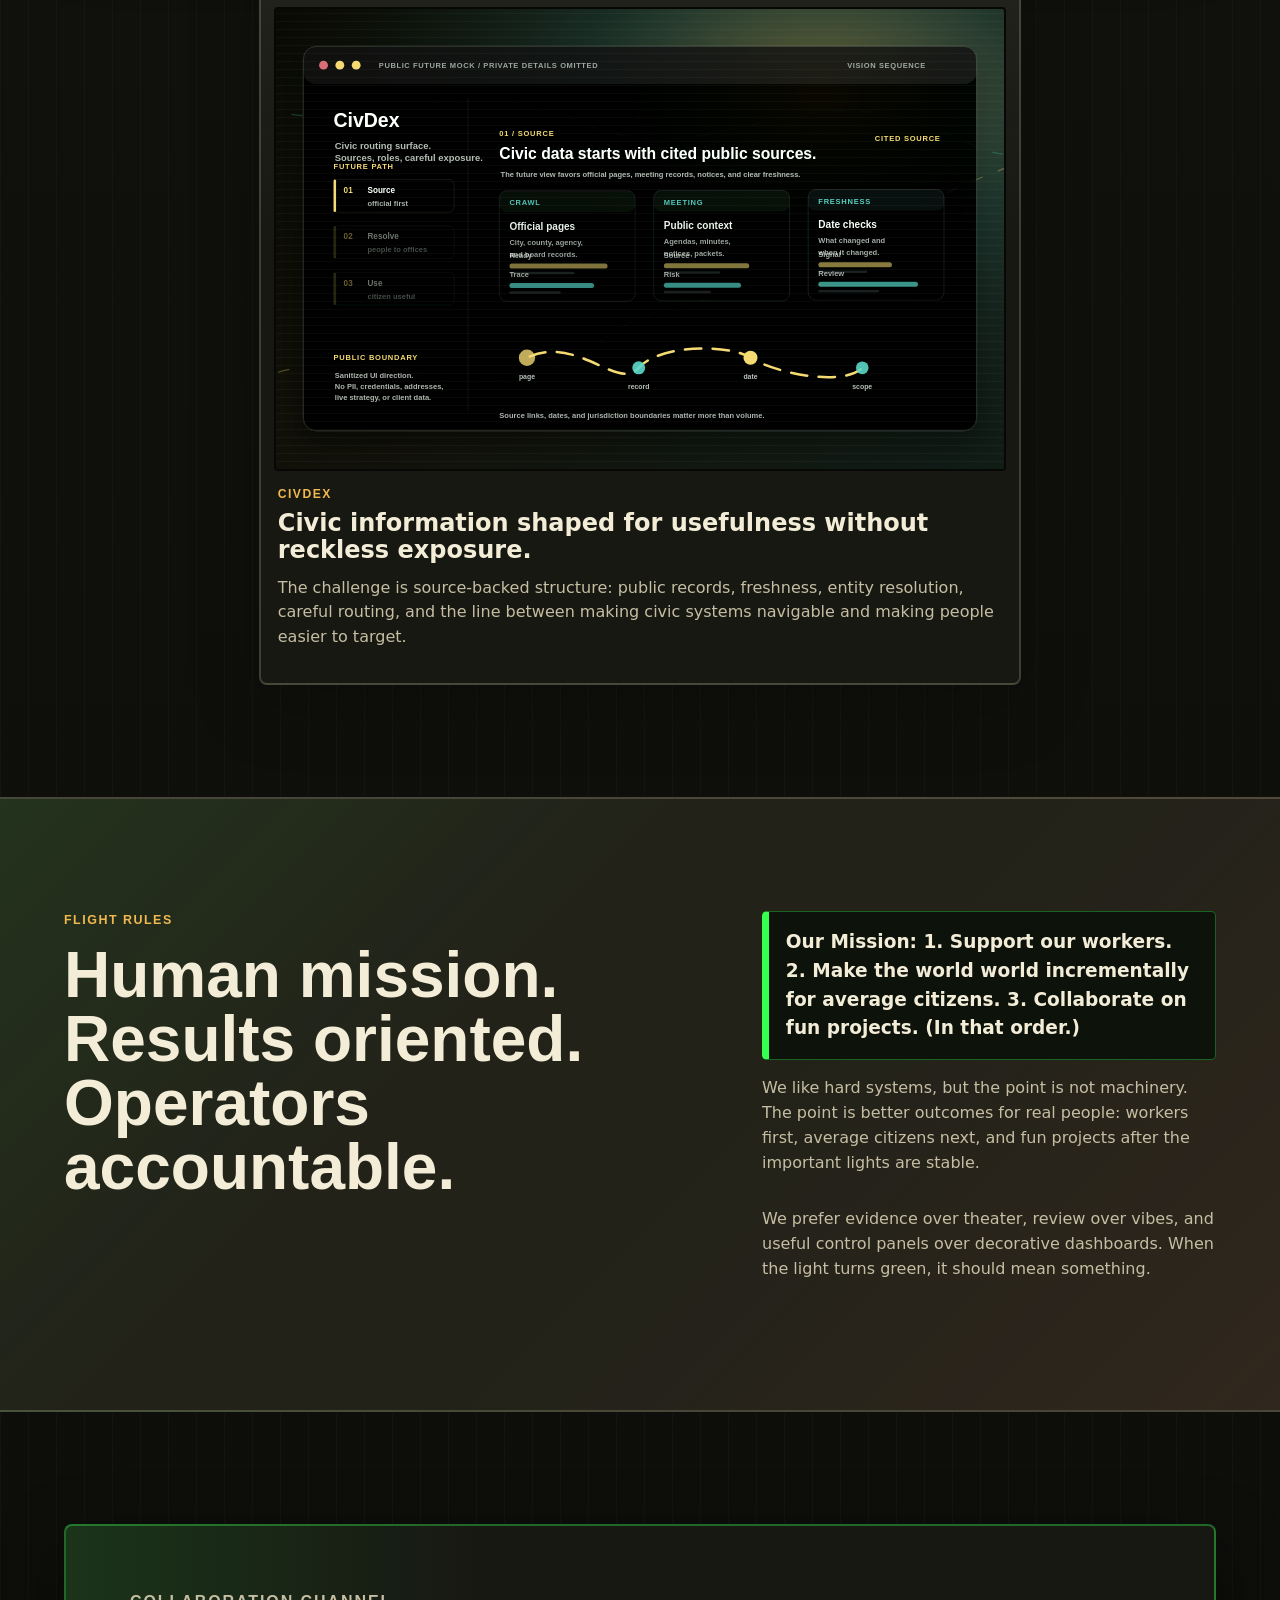
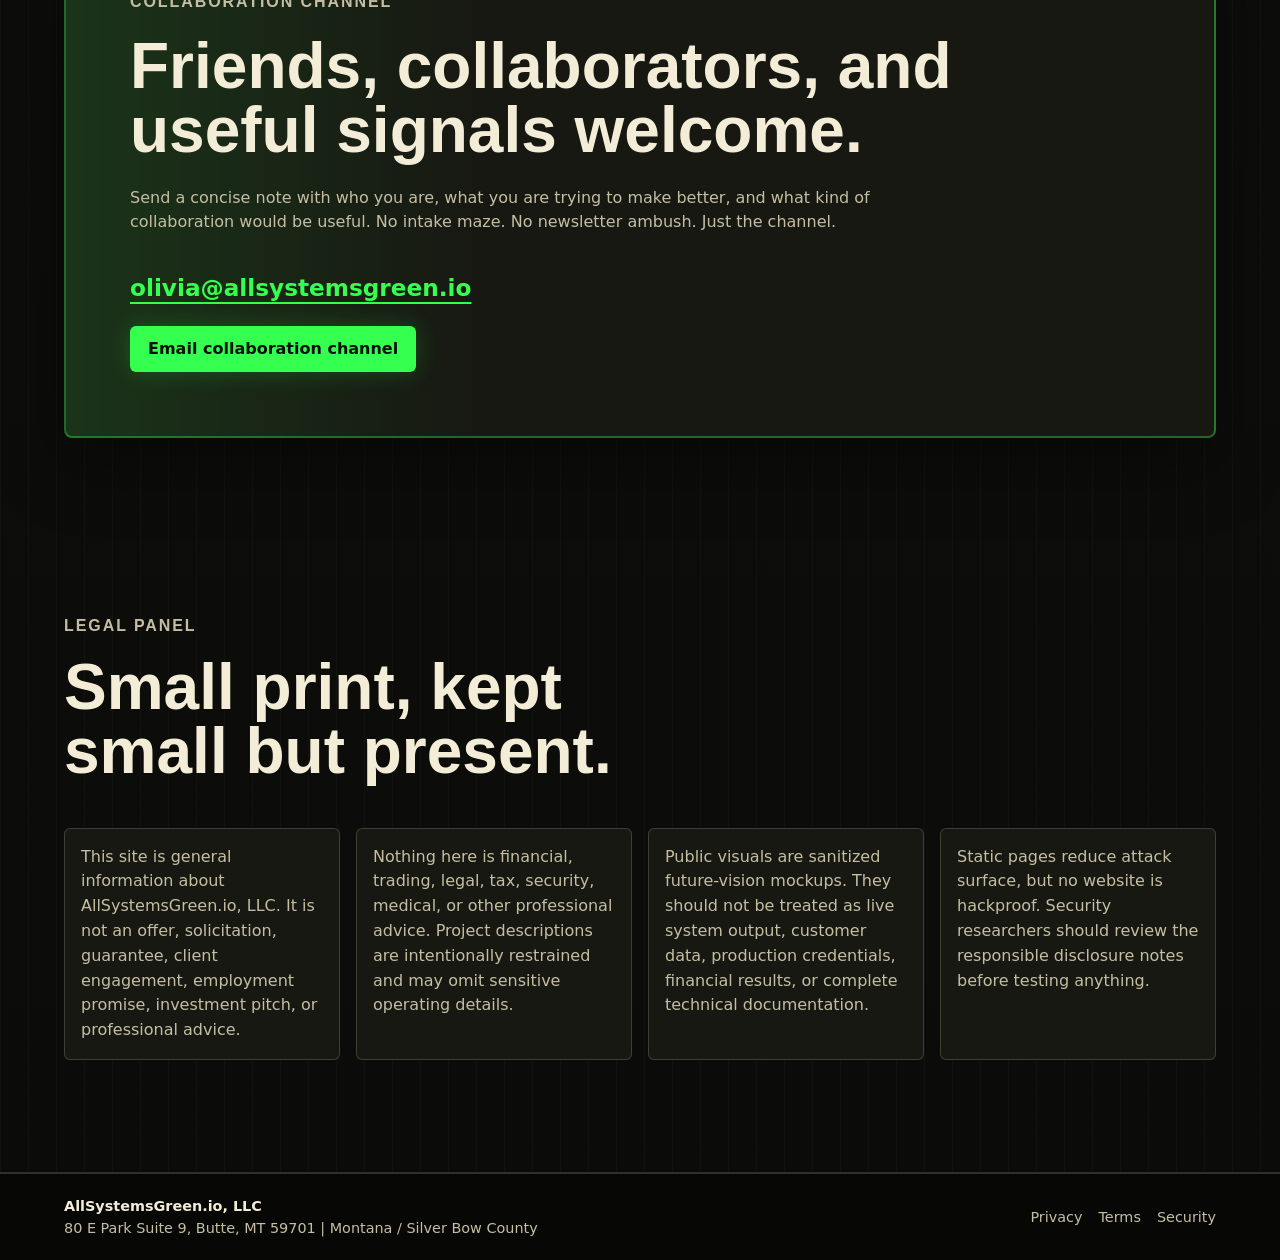
==== commit 8fd07f1f: "Add animated future vision project mockups" ====
--- a/index.html
+++ b/index.html
@@ -120,17 +120,17 @@
             <p class="eyebrow">Semi-classified project readouts</p>
             <h2 id="portfolio-title">Names visible. Details restrained. Capability signal intact.</h2>
             <p>
-              These are public-safe silhouettes, not product brochures. The real work contains private
-              operations, credentials, addresses, customer/vendor context, and strategy details that
-              stay off the public wire.
+              These are public-safe future-state mockups, not product brochures or live dashboards.
+              The real work contains private operations, credentials, addresses, customer/vendor
+              context, and strategy details that stay off the public wire.
             </p>
           </div>
 
           <div class="project-grid">
             <article class="project-card">
-              <div class="panel-label"><span>EstimateEngine</span><b>input chaos to reviewed output</b></div>
-              <div class="screen-frame">
-                <img src="assets/screens/estimateengine.svg" alt="Sanitized EstimateEngine interface mockup">
+              <div class="panel-label"><span>EstimateEngine</span><b>field intake to reviewed proposal</b></div>
+              <div class="screen-frame">
+                <img src="assets/screens/estimateengine.svg" alt="Future-vision animated public-safe EstimateEngine mockup">
               </div>
               <div class="project-copy">
                 <p class="project-kicker">EstimateEngine</p>
@@ -144,9 +144,9 @@
             </article>
 
             <article class="project-card">
-              <div class="panel-label"><span>WhalePasta</span><b>risk visible before scale</b></div>
-              <div class="screen-frame">
-                <img src="assets/screens/whalepasta.svg" alt="Sanitized WhalePasta interface mockup">
+              <div class="panel-label"><span>WhalePasta</span><b>monitored automation lab</b></div>
+              <div class="screen-frame">
+                <img src="assets/screens/whalepasta.svg" alt="Future-vision animated public-safe WhalePasta mockup">
               </div>
               <div class="project-copy">
                 <p class="project-kicker">WhalePasta</p>
@@ -160,9 +160,9 @@
             </article>
 
             <article class="project-card">
-              <div class="panel-label"><span>CTRL</span><b>operator attention routed</b></div>
-              <div class="screen-frame">
-                <img src="assets/screens/ctrl.svg" alt="Sanitized CTRL interface mockup">
+              <div class="panel-label"><span>CTRL</span><b>operator cockpit and action table</b></div>
+              <div class="screen-frame">
+                <img src="assets/screens/ctrl.svg" alt="Future-vision animated public-safe CTRL mockup">
               </div>
               <div class="project-copy">
                 <p class="project-kicker">CTRL</p>
@@ -176,9 +176,9 @@
             </article>
 
             <article class="project-card">
-              <div class="panel-label"><span>TelemetryBase</span><b>memory with provenance</b></div>
-              <div class="screen-frame">
-                <img src="assets/screens/telemetrybase.svg" alt="Sanitized TelemetryBase interface mockup">
+              <div class="panel-label"><span>TelemetryBase</span><b>governed memory and skills</b></div>
+              <div class="screen-frame">
+                <img src="assets/screens/telemetrybase.svg" alt="Future-vision animated public-safe TelemetryBase mockup">
               </div>
               <div class="project-copy">
                 <p class="project-kicker">TelemetryBase</p>
@@ -192,9 +192,9 @@
             </article>
 
             <article class="project-card">
-              <div class="panel-label"><span>CivDex</span><b>public-interest signal</b></div>
-              <div class="screen-frame">
-                <img src="assets/screens/civdex.svg" alt="Sanitized CivDex interface mockup">
+              <div class="panel-label"><span>CivDex</span><b>source-backed civic routing</b></div>
+              <div class="screen-frame">
+                <img src="assets/screens/civdex.svg" alt="Future-vision animated public-safe CivDex mockup">
               </div>
               <div class="project-copy">
                 <p class="project-kicker">CivDex</p>
@@ -269,9 +269,9 @@
               operating details.
             </p>
             <p>
-              Public visuals are sanitized mockups. They should not be treated as live system output,
-              customer data, production credentials, financial results, or complete technical
-              documentation.
+              Public visuals are sanitized future-vision mockups. They should not be treated as live
+              system output, customer data, production credentials, financial results, or complete
+              technical documentation.
             </p>
             <p>
               Static pages reduce attack surface, but no website is hackproof. Security researchers
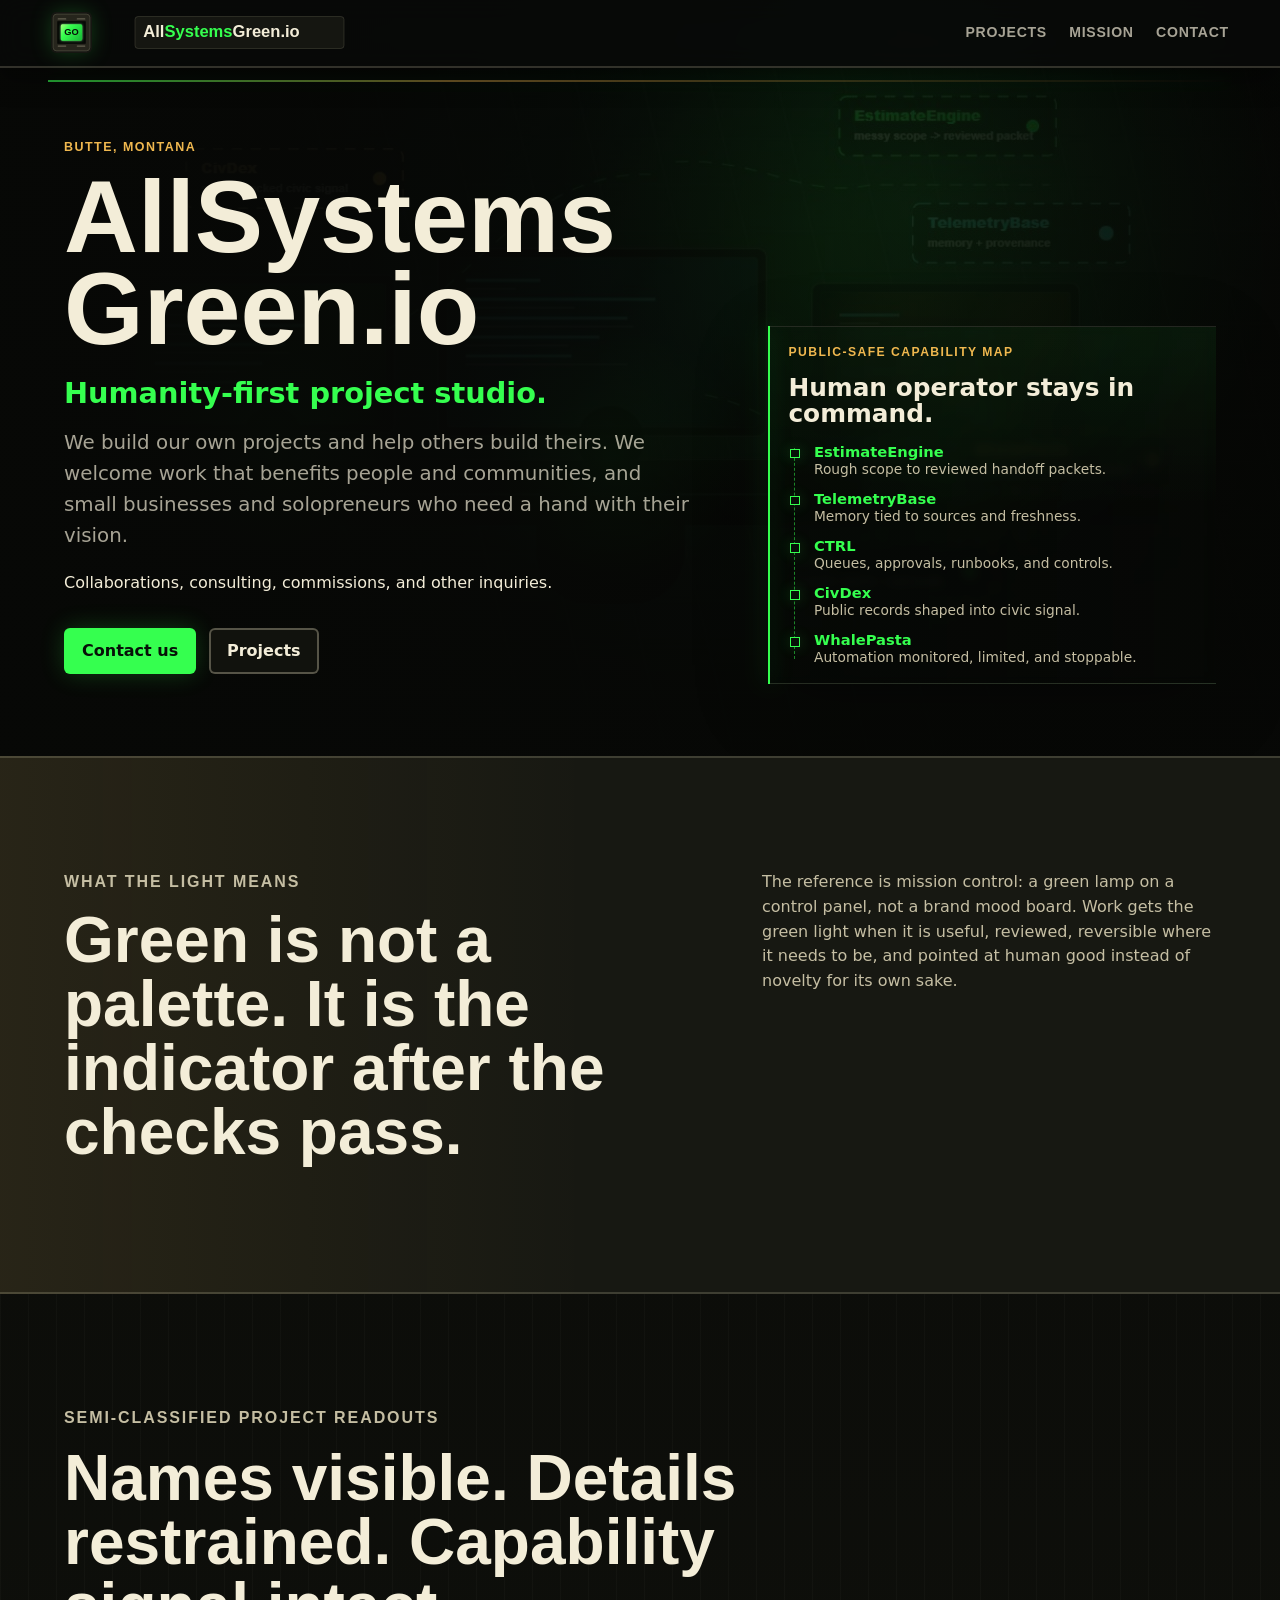
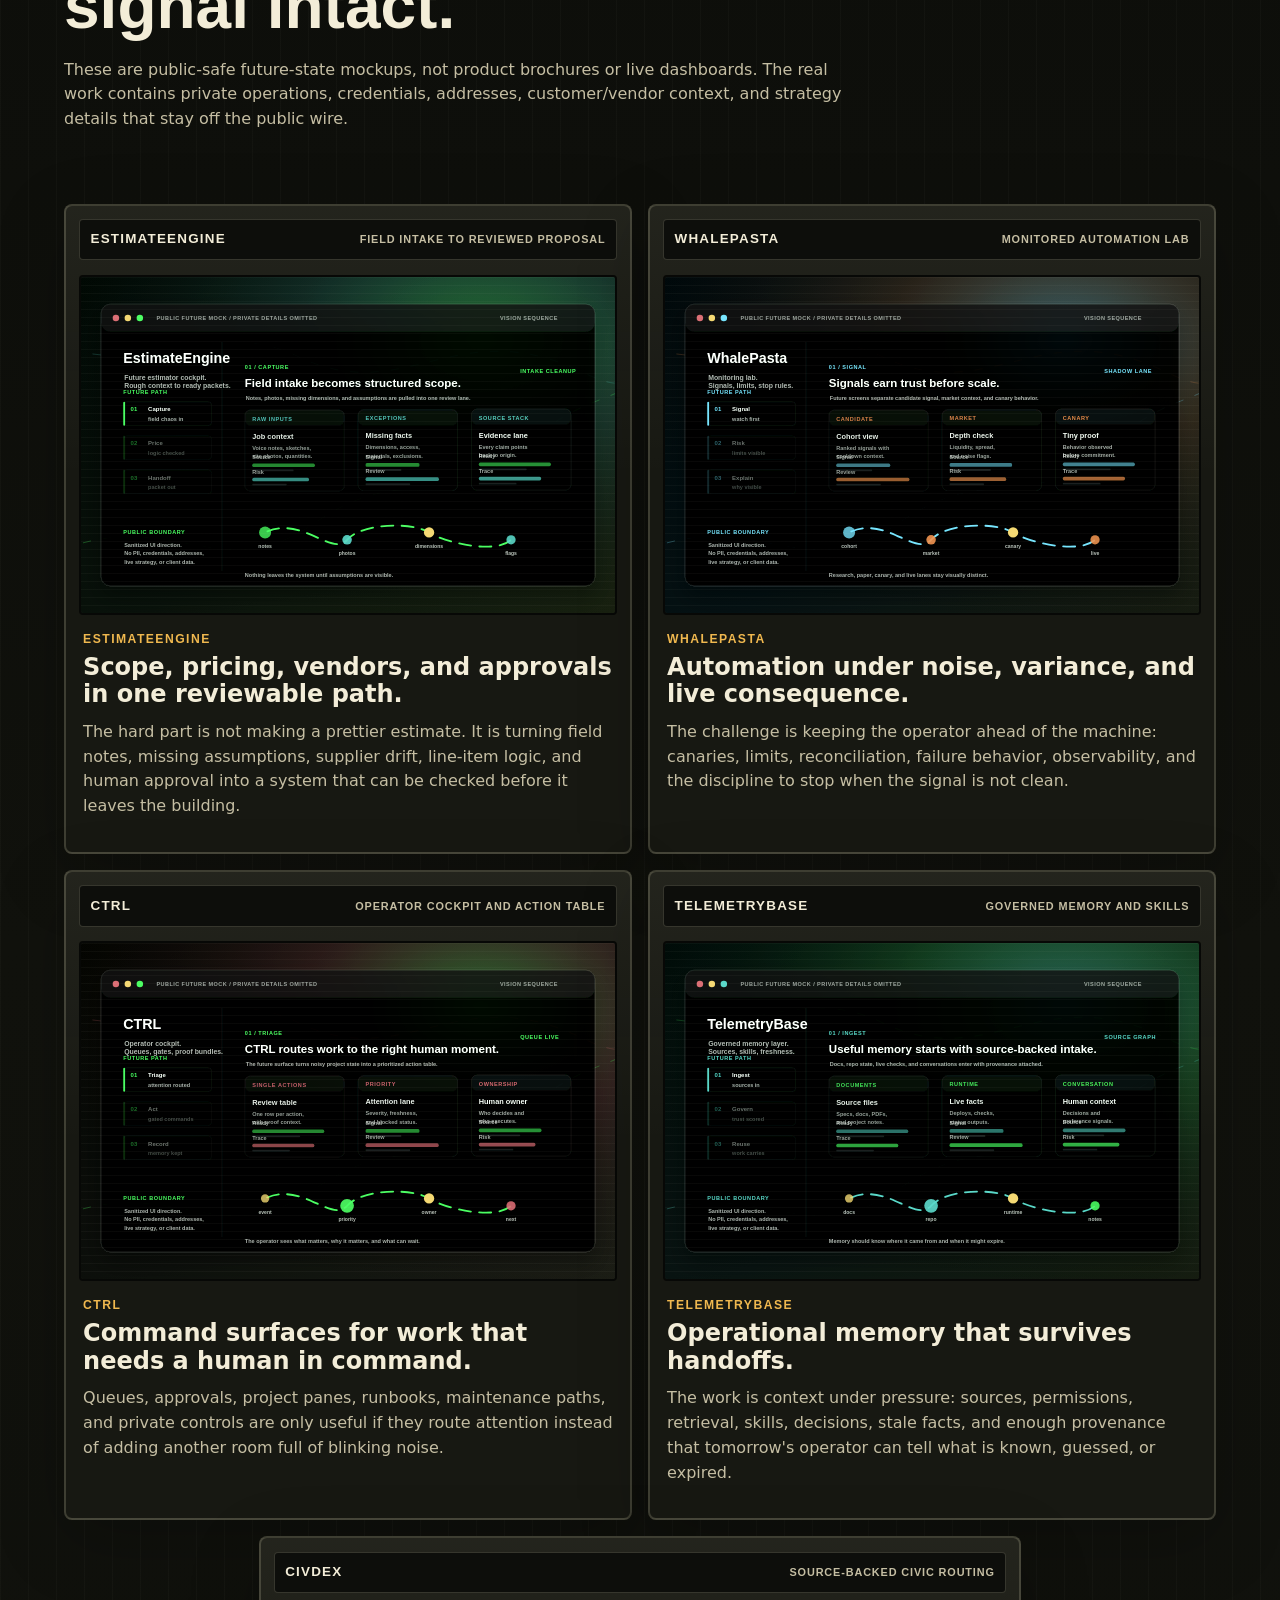
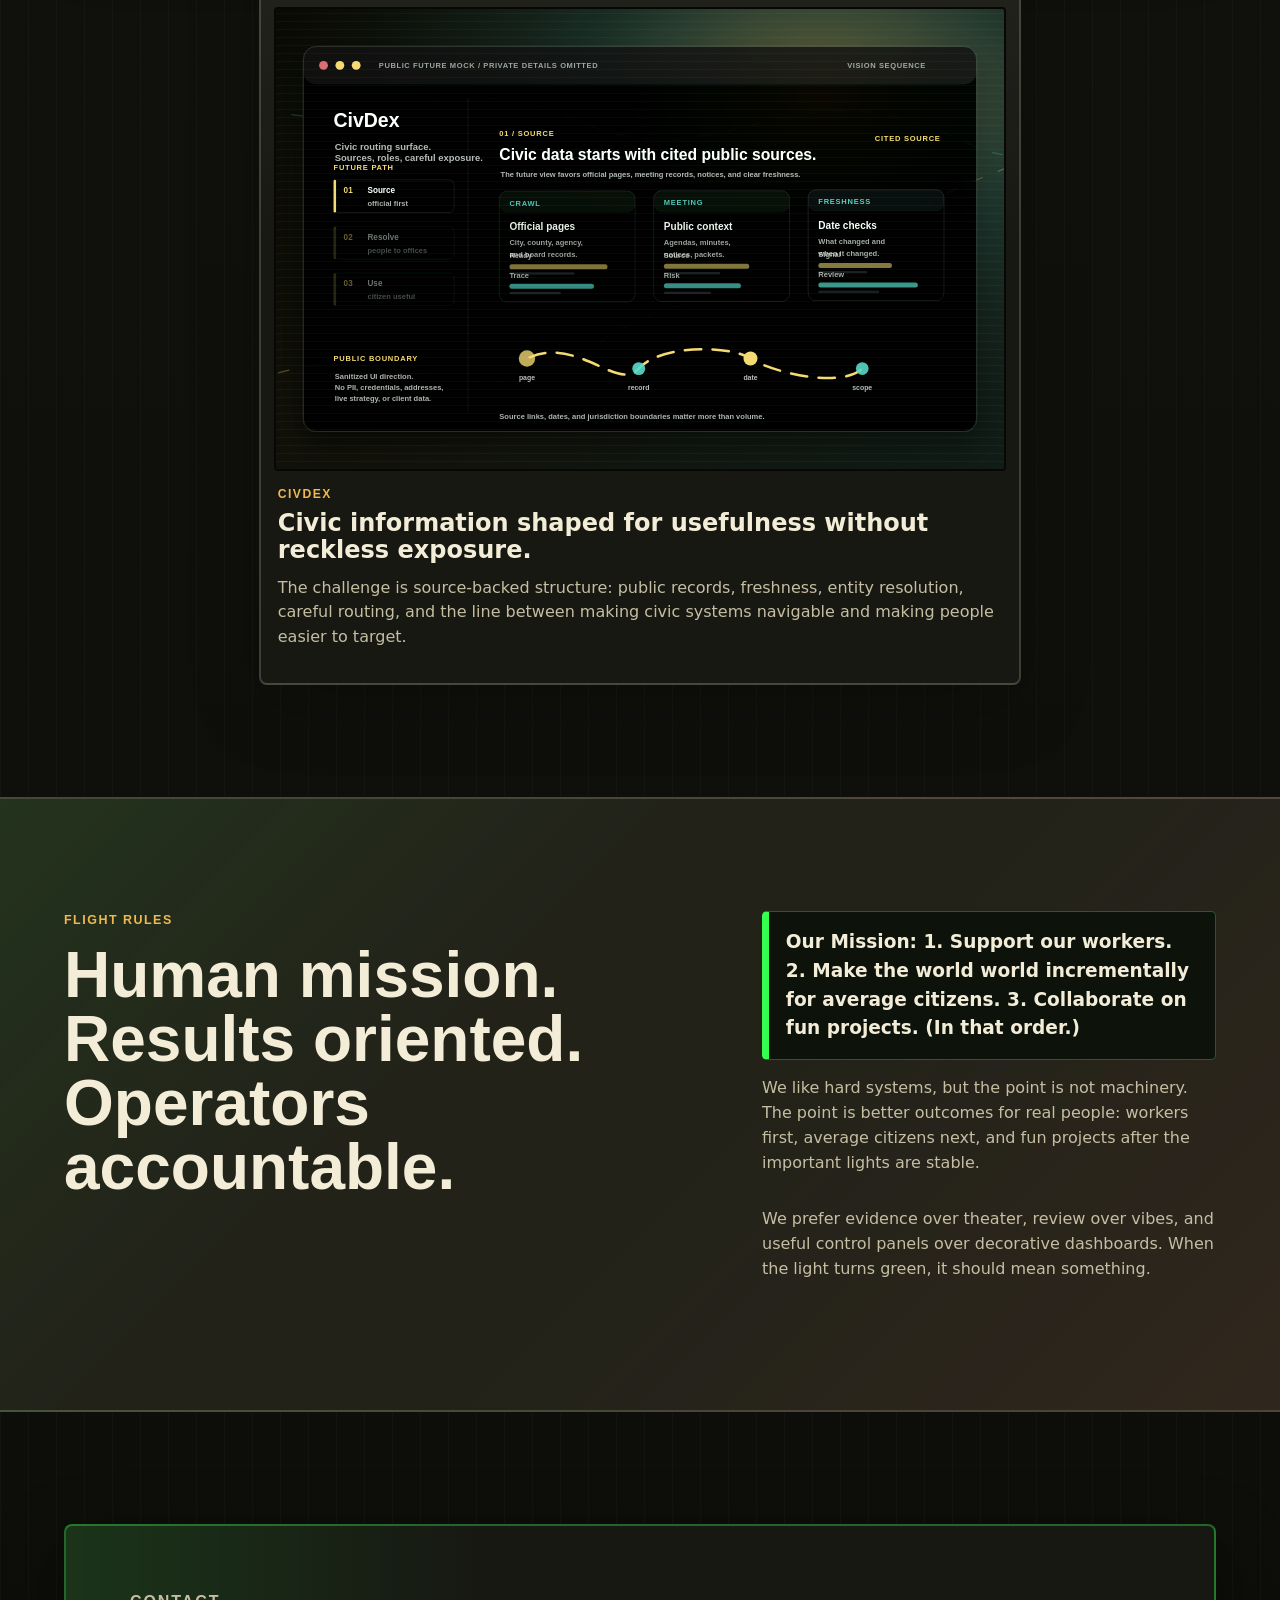
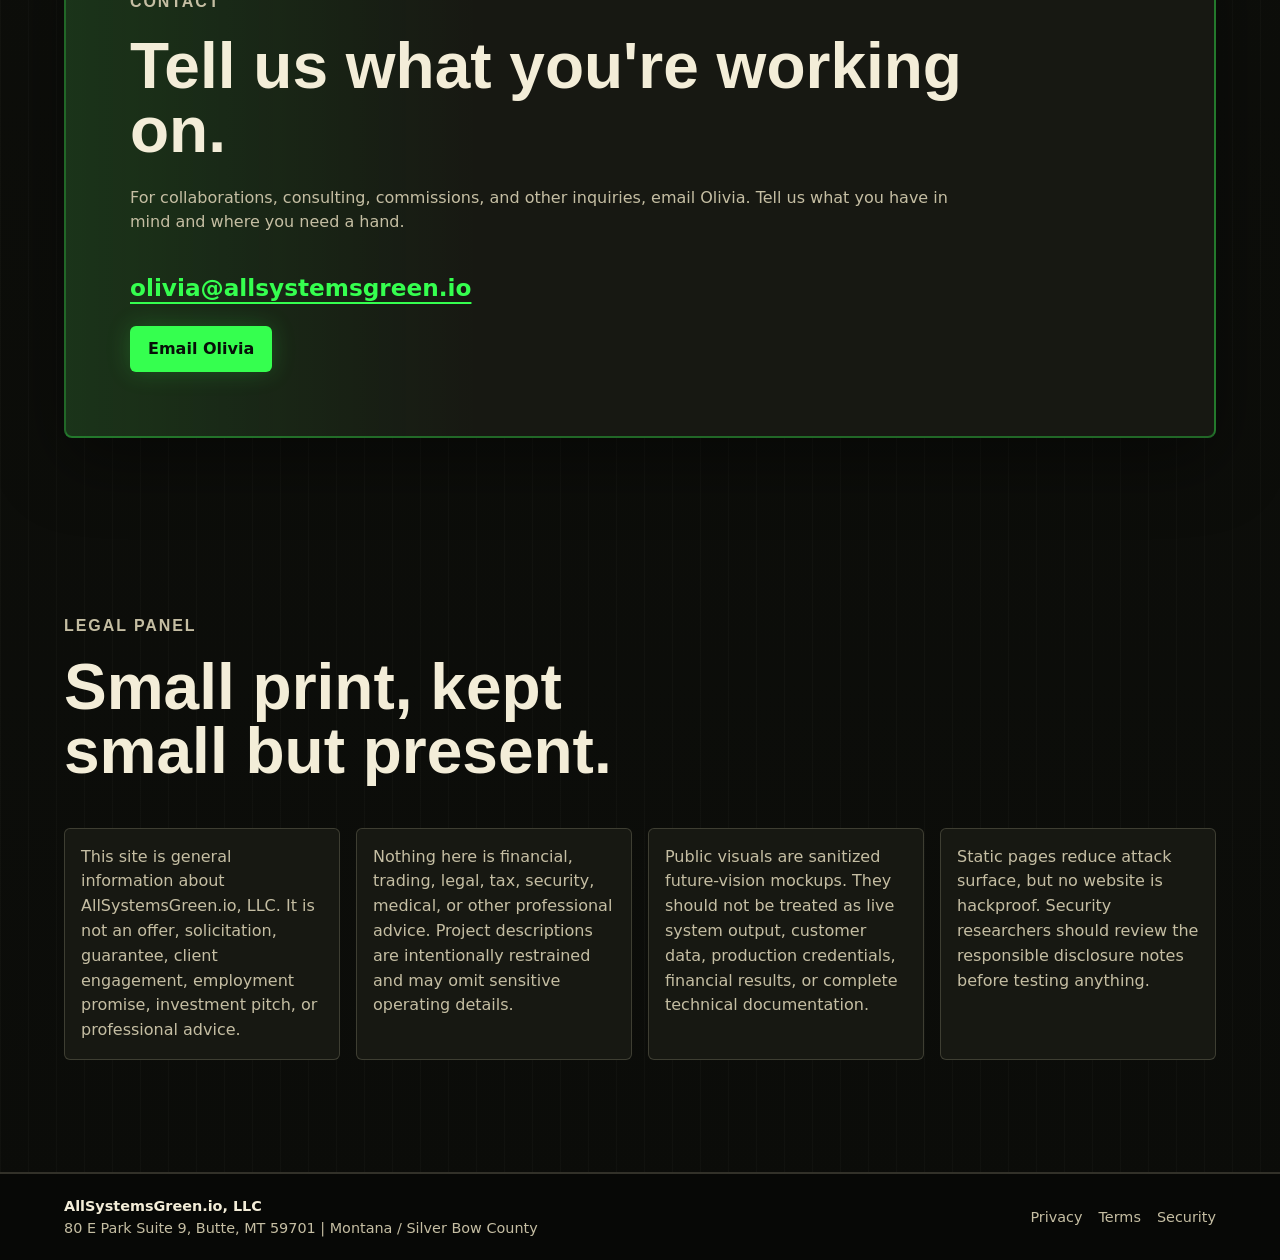
==== commit 24944577: "Clarify ASG studio offer and provider-neutral contact" ====
--- a/index.html
+++ b/index.html
@@ -23,7 +23,7 @@
     <title>AllSystemsGreen.io</title>
     <link rel="canonical" href="https://www.allsystemsgreen.io/">
     <link rel="icon" href="assets/brand/asg-mark.svg" type="image/svg+xml">
-    <link rel="stylesheet" href="assets/css/styles.css">
+    <link rel="stylesheet" href="assets/css/styles.css?v=asg-package1-20260911">
   </head>
   <body>
     <a class="skip-link" href="#main">Skip to content</a>
@@ -36,7 +36,7 @@
       </a>
       <nav class="site-nav" aria-label="Main navigation">
         <a href="#portfolio">Projects</a>
-        <a href="#flight-rules">Flight Rules</a>
+        <a href="#flight-rules">Mission</a>
         <a href="#contact">Contact</a>
       </nav>
     </header>
@@ -58,17 +58,18 @@
         </div>
 
         <div class="hero-copy">
-          <p class="eyebrow">Project studio | Butte, Montana</p>
+          <p class="eyebrow">Butte, Montana</p>
           <h1 id="hero-title">AllSystems<wbr>Green.io</h1>
-          <p class="hero-lede">Human-mission systems. Results required.</p>
+          <p class="hero-lede">Humanity-first project studio.</p>
           <p class="hero-sublede">
-            We build practical operating systems for messy work: control surfaces, durable memory,
-            review loops, field logic, and the connective tissue that lets capable people move with
-            confidence.
+            We build our own projects and help others build theirs. We welcome work that benefits
+            people and communities, and small businesses and solopreneurs who need a hand with
+            their vision.
           </p>
+          <p class="hero-inquiries">Collaborations, consulting, commissions, and other inquiries.</p>
           <div class="hero-actions" aria-label="Primary actions">
-            <a class="button button-primary" href="#contact">Collaboration channel</a>
-            <a class="button button-secondary" href="#portfolio">Restricted portfolio</a>
+            <a class="button button-primary" href="#contact">Contact us</a>
+            <a class="button button-secondary" href="#portfolio">Projects</a>
           </div>
         </div>
 
@@ -126,12 +127,17 @@
             </p>
           </div>
 
-          <div class="project-grid">
+          <div class="project-grid has-mobile-captions">
             <article class="project-card">
               <div class="panel-label"><span>EstimateEngine</span><b>field intake to reviewed proposal</b></div>
               <div class="screen-frame">
                 <img src="assets/screens/estimateengine.svg" alt="Future-vision animated public-safe EstimateEngine mockup">
               </div>
+              <p class="project-mobile-caption">
+                <strong>Concept illustration</strong>
+                A proposed workflow connecting field notes, pricing, and review before an estimate
+                is handed off.
+              </p>
               <div class="project-copy">
                 <p class="project-kicker">EstimateEngine</p>
                 <h3>Scope, pricing, vendors, and approvals in one reviewable path.</h3>
@@ -148,6 +154,11 @@
               <div class="screen-frame">
                 <img src="assets/screens/whalepasta.svg" alt="Future-vision animated public-safe WhalePasta mockup">
               </div>
+              <p class="project-mobile-caption">
+                <strong>Concept illustration</strong>
+                A proposed view for reviewing automated decisions, setting limits, and deciding
+                when to stop.
+              </p>
               <div class="project-copy">
                 <p class="project-kicker">WhalePasta</p>
                 <h3>Automation under noise, variance, and live consequence.</h3>
@@ -164,6 +175,10 @@
               <div class="screen-frame">
                 <img src="assets/screens/ctrl.svg" alt="Future-vision animated public-safe CTRL mockup">
               </div>
+              <p class="project-mobile-caption">
+                <strong>Concept illustration</strong>
+                A proposed workspace for reviewing pending work and choosing the next action.
+              </p>
               <div class="project-copy">
                 <p class="project-kicker">CTRL</p>
                 <h3>Command surfaces for work that needs a human in command.</h3>
@@ -180,6 +195,11 @@
               <div class="screen-frame">
                 <img src="assets/screens/telemetrybase.svg" alt="Future-vision animated public-safe TelemetryBase mockup">
               </div>
+              <p class="project-mobile-caption">
+                <strong>Concept illustration</strong>
+                A proposed way to keep information connected to its sources and available for
+                the next person.
+              </p>
               <div class="project-copy">
                 <p class="project-kicker">TelemetryBase</p>
                 <h3>Operational memory that survives handoffs.</h3>
@@ -196,6 +216,11 @@
               <div class="screen-frame">
                 <img src="assets/screens/civdex.svg" alt="Future-vision animated public-safe CivDex mockup">
               </div>
+              <p class="project-mobile-caption">
+                <strong>Concept illustration</strong>
+                A proposed way to organize public records so people can find relevant civic
+                information.
+              </p>
               <div class="project-copy">
                 <p class="project-kicker">CivDex</p>
                 <h3>Civic information shaped for usefulness without reckless exposure.</h3>
@@ -235,19 +260,17 @@
 
       <section id="contact" class="section contact" aria-labelledby="contact-title">
         <div class="section-inner contact-panel">
-          <p class="eyebrow">Collaboration channel</p>
-          <h2 id="contact-title">Friends, collaborators, and useful signals welcome.</h2>
+          <p class="eyebrow">Contact</p>
+          <h2 id="contact-title">Tell us what you're working on.</h2>
           <p>
-            Send a concise note with who you are, what you are trying to make better, and what kind of
-            collaboration would be useful. No intake maze. No newsletter ambush. Just the channel.
+            For collaborations, consulting, commissions, and other inquiries, email Olivia.
+            Tell us what you have in mind and where you need a hand.
           </p>
-          <a class="contact-email" href="mailto:olivia@allsystemsgreen.io?subject=AllSystemsGreen.io%20collaboration">olivia@allsystemsgreen.io</a>
+          <a class="contact-email" href="mailto:olivia@allsystemsgreen.io?subject=AllSystemsGreen.io%20inquiry">olivia@allsystemsgreen.io</a>
           <a
             class="button button-primary"
-            href="https://mail.google.com/mail/?view=cm&fs=1&to=olivia%40allsystemsgreen.io&su=AllSystemsGreen.io%20collaboration"
-            target="_blank"
-            rel="noopener noreferrer"
-          >Email collaboration channel</a>
+            href="mailto:olivia@allsystemsgreen.io?subject=AllSystemsGreen.io%20inquiry"
+          >Email Olivia</a>
         </div>
       </section>
 
--- a/assets/css/styles.css
+++ b/assets/css/styles.css
@@ -373,6 +373,11 @@
   font-size: clamp(1.05rem, 1.7vw, 1.24rem);
 }
 
+.hero-inquiries {
+  color: var(--paper);
+  font-size: 1rem;
+}
+
 .mission {
   max-width: 51rem;
   margin: 0;
@@ -614,6 +619,10 @@
   padding: 0 0.25rem 0.25rem;
 }
 
+.project-mobile-caption {
+  display: none;
+}
+
 .project-kicker {
   margin-bottom: 0.35rem;
   color: var(--amber);
@@ -872,6 +881,10 @@
     width: 100%;
   }
 
+  #contact .contact-email {
+    font-size: 1rem;
+  }
+
   .hero-video {
     object-position: 58% center;
   }
@@ -887,6 +900,25 @@
 
   .panel-label b {
     text-align: left;
+  }
+
+  .has-mobile-captions .screen-frame {
+    display: none;
+  }
+
+  .project-mobile-caption {
+    display: block;
+    margin: 0;
+    color: var(--paper);
+    font-size: 1rem;
+    line-height: 1.55;
+    overflow-wrap: anywhere;
+  }
+
+  .project-mobile-caption strong {
+    display: block;
+    margin-bottom: 0.35rem;
+    color: var(--amber);
   }
 
   .site-footer nav {
